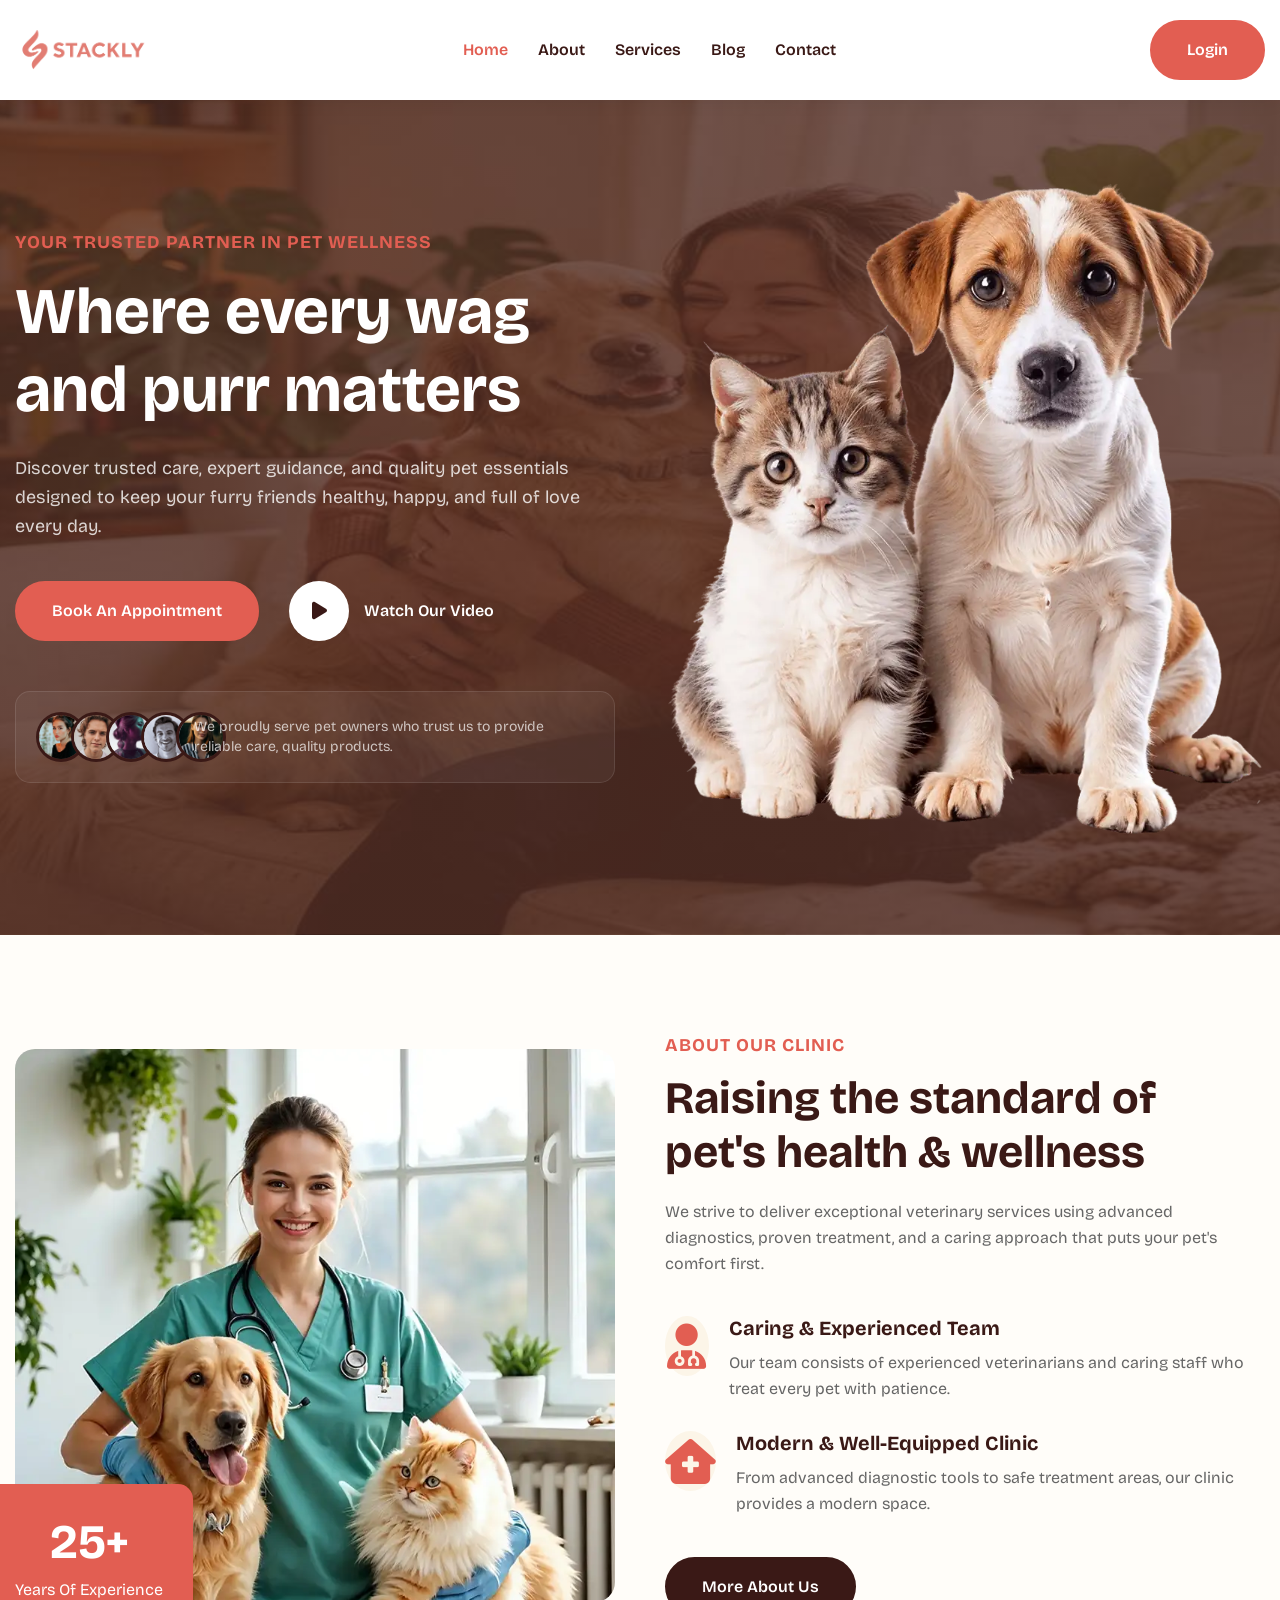
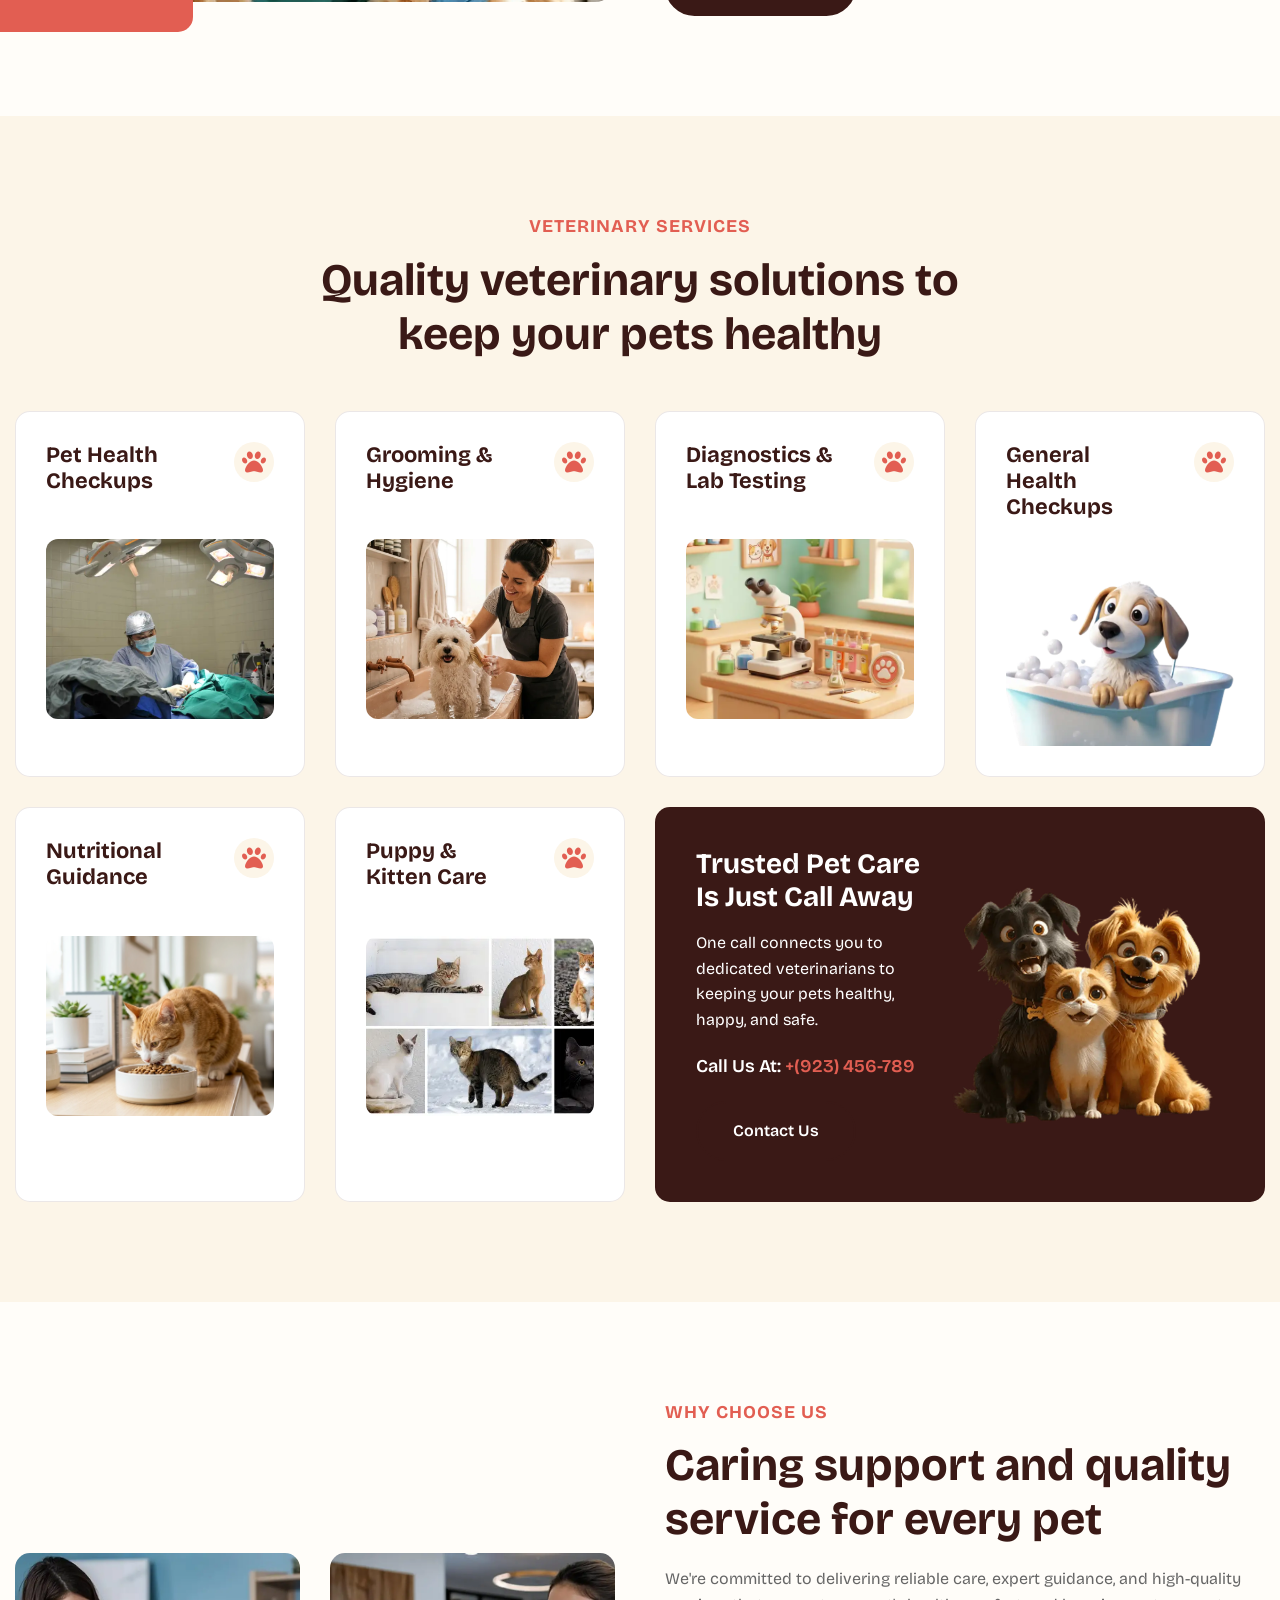
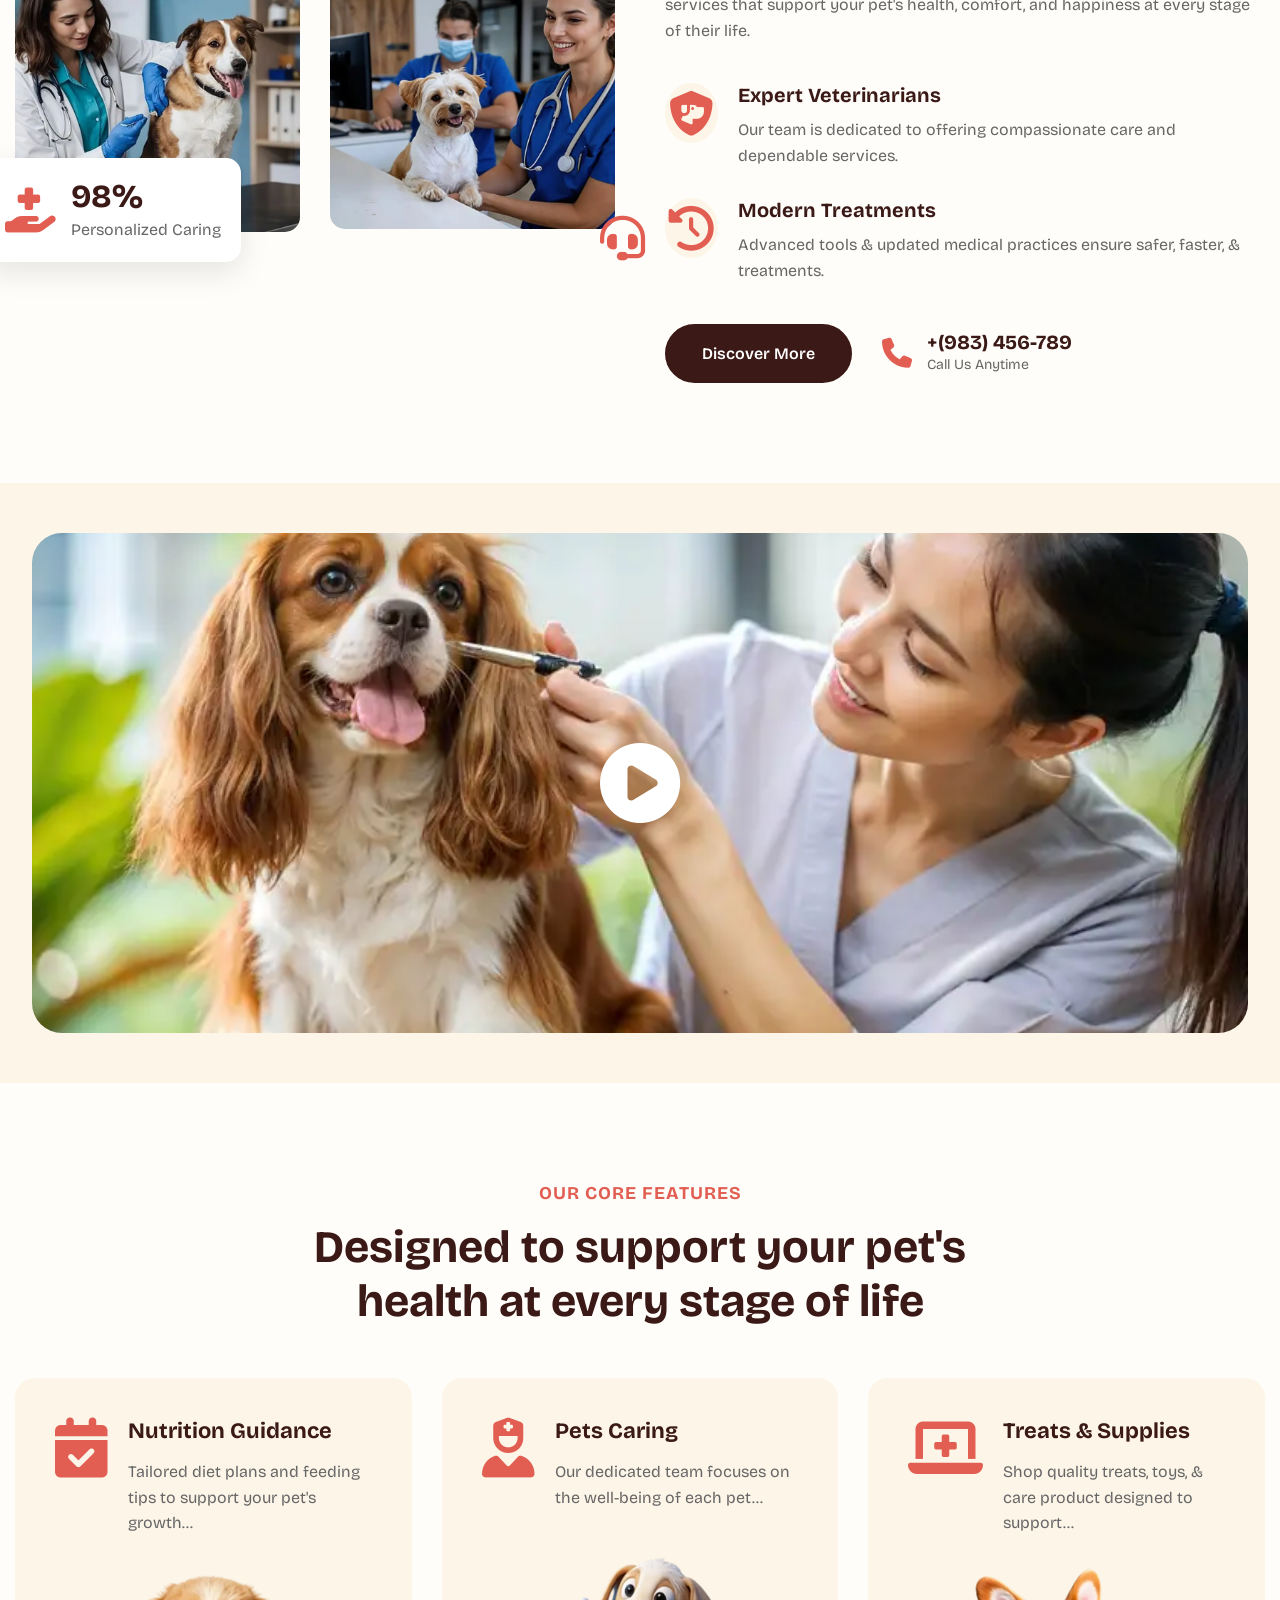
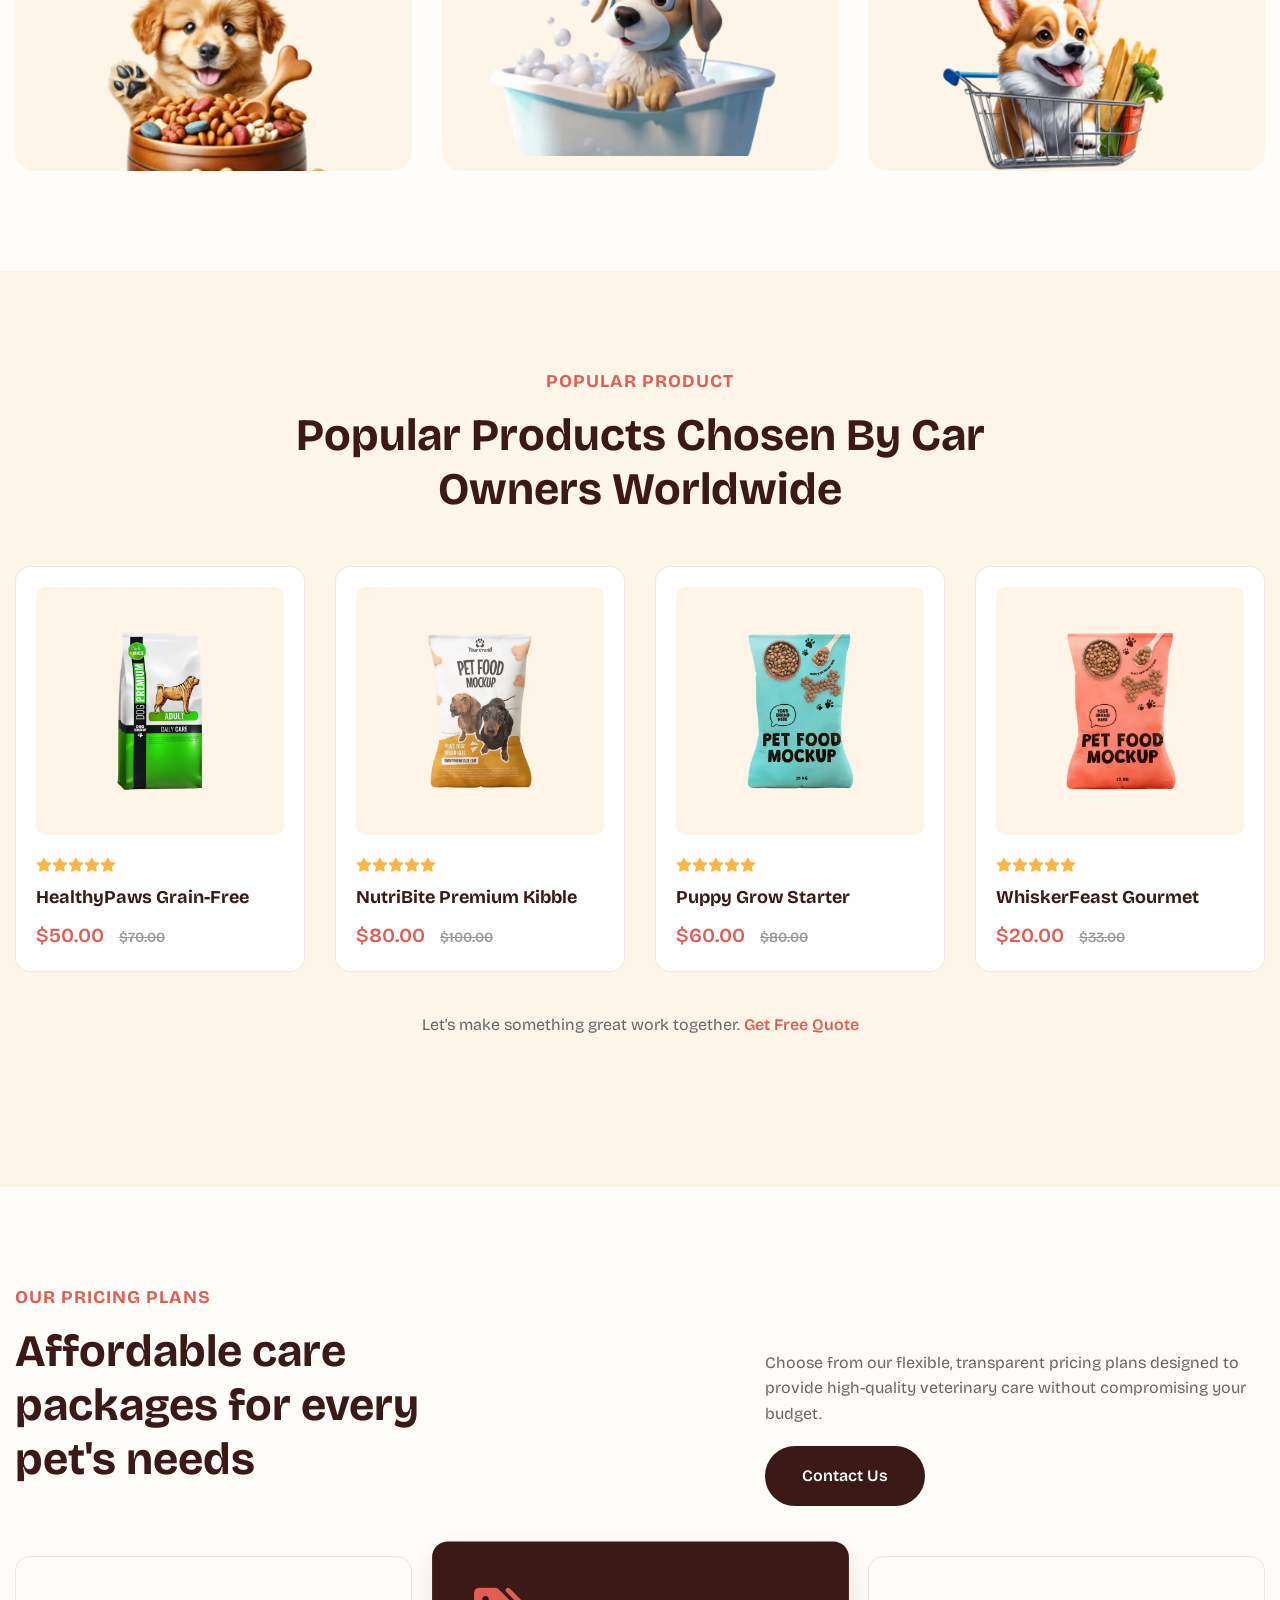
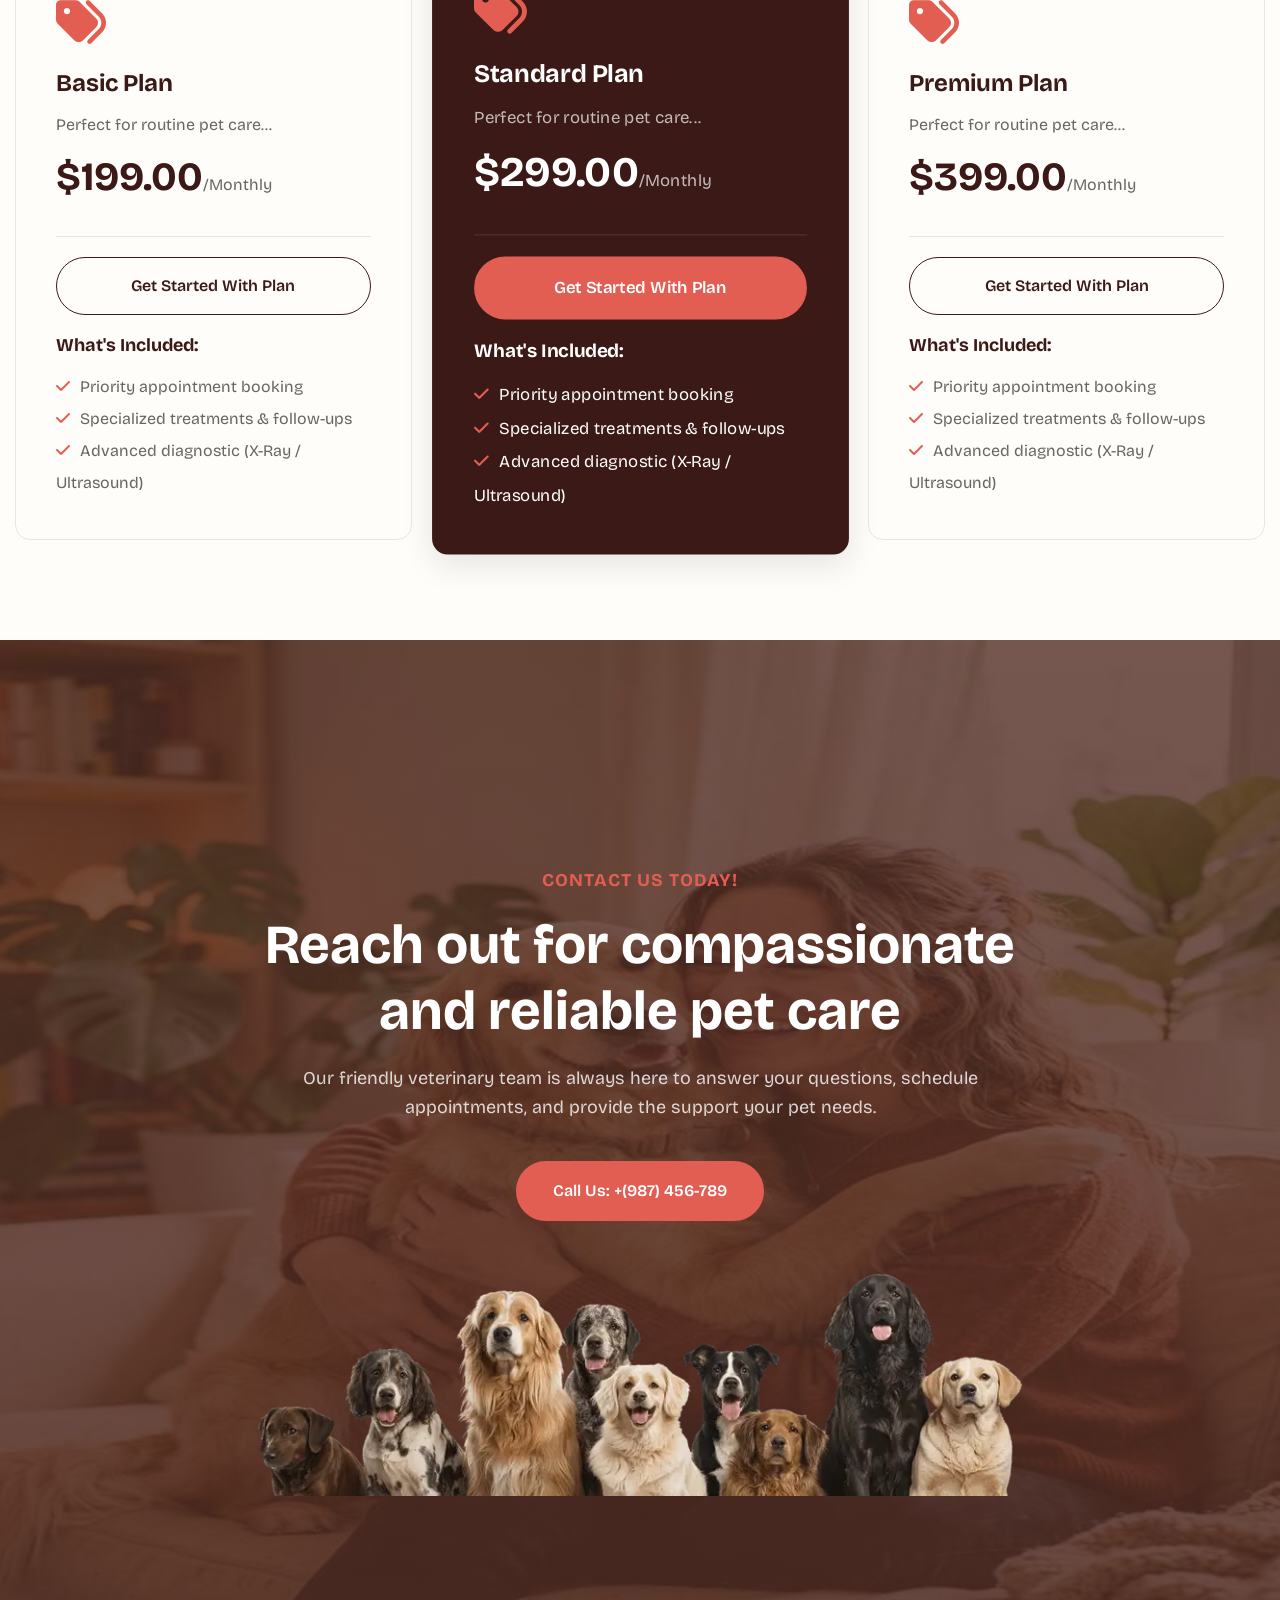
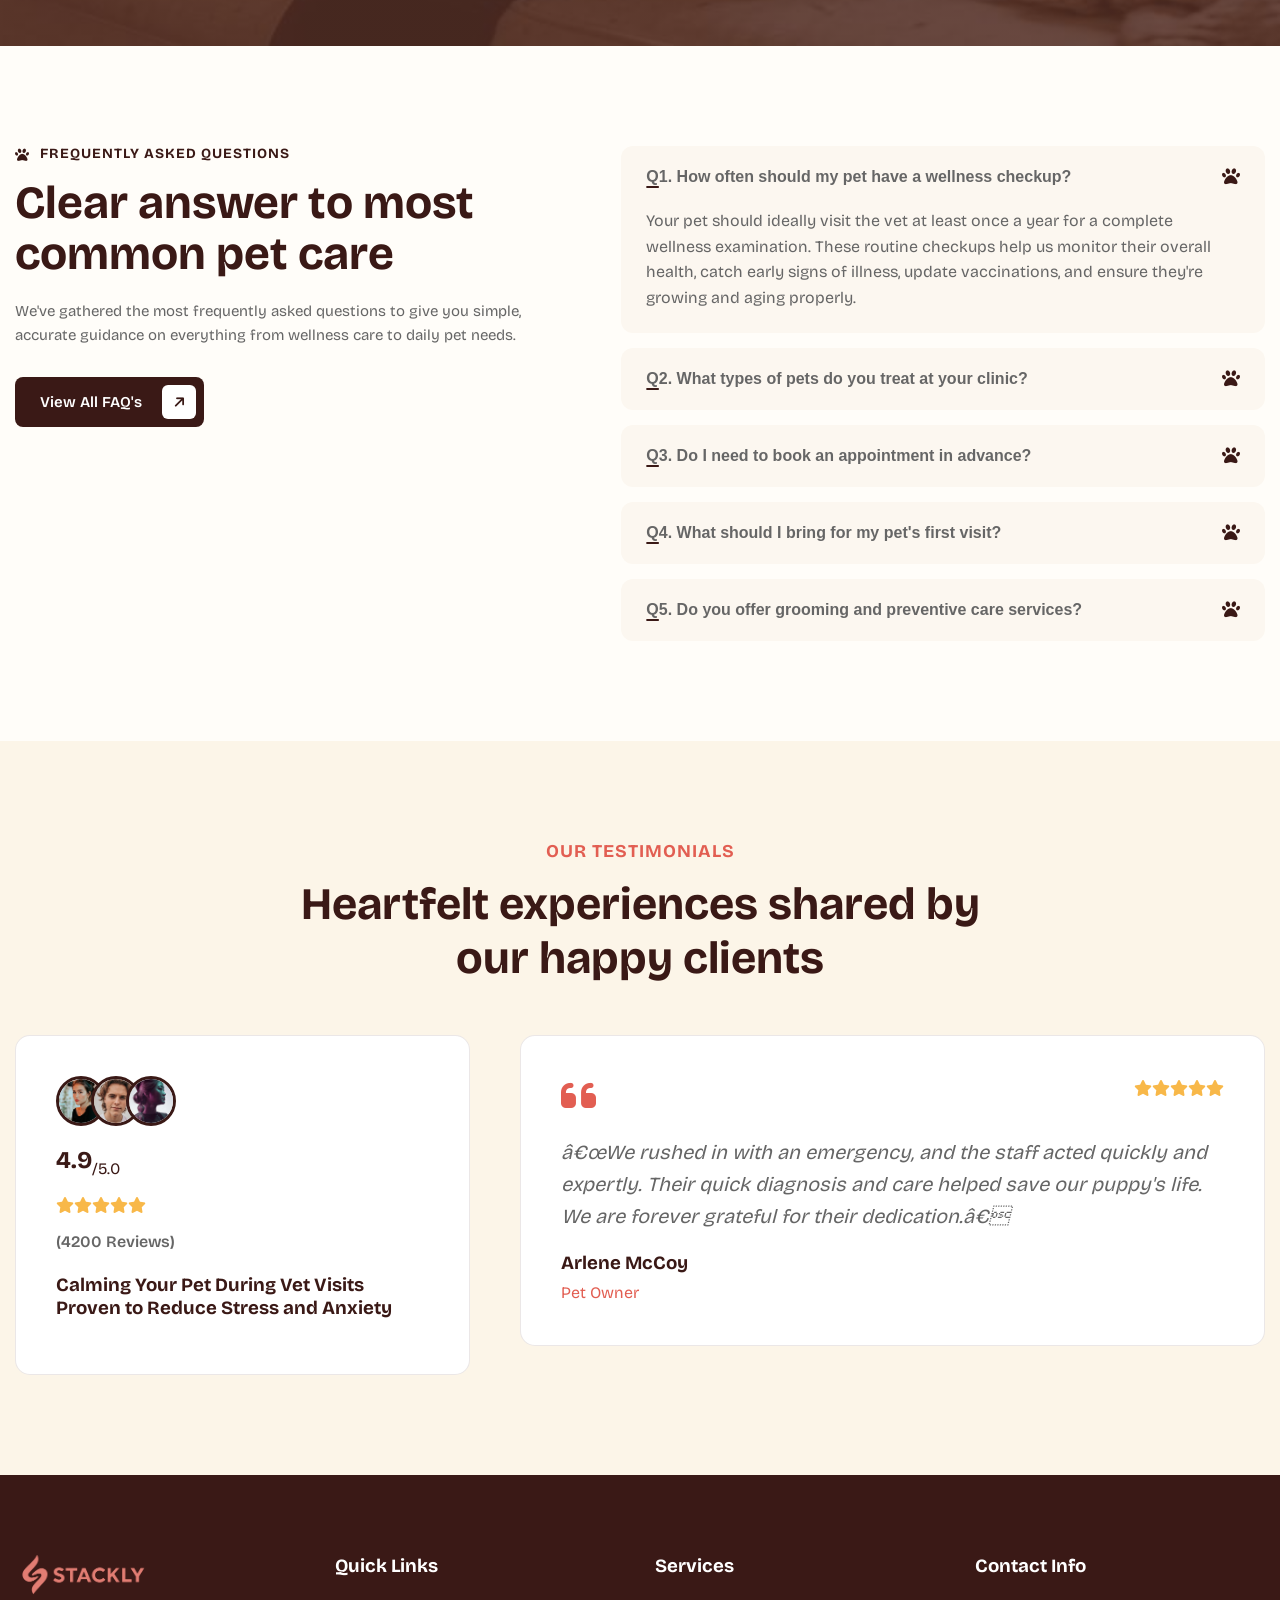
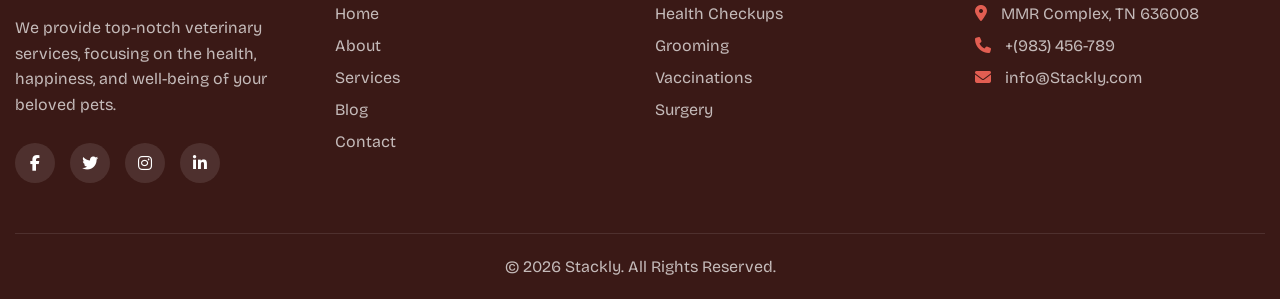
==== index.html @ cc016305 "Add files via upload" ====
﻿<!DOCTYPE html>
<html lang="en">
<head>
    <meta charset="UTF-8">
    <meta name="viewport" content="width=device-width, initial-scale=1.0">
    <title>Stackly - Veterinary & Pet Care Clinic</title>
    <!-- Google Fonts -->
    <link rel="preconnect" href="https://fonts.googleapis.com">
    <link rel="preconnect" href="https://fonts.gstatic.com" crossorigin>
    <link href="https://fonts.googleapis.com/css2?family=Bricolage+Grotesque:opsz,wght@12..96,200..800&display=swap" rel="stylesheet">
    <!-- Font Awesome -->
    <link rel="stylesheet" href="https://cdnjs.cloudflare.com/ajax/libs/font-awesome/6.4.0/css/all.min.css">
    <!-- Custom CSS -->
    <link rel="stylesheet" href="css/style.css">
    <link href="https://unpkg.com/aos@2.3.1/dist/aos.css" rel="stylesheet">
</head>
<body>
    <!-- Header Start -->
    <header class="main-header">
        <div class="container header-container">
            <!-- Logo -->
            <a href="404.html" class="logo">
                <img src="images/logo_0050.webp" alt="Stackly Logo">
            </a>

            <!-- Navigation -->
            <nav class="main-nav">
                <ul class="nav-menu">
                    <li><a href="index.html" class="active">Home</a></li>
                    <li><a href="about.html">About</a></li>
                    <li><a href="services.html">Services</a></li>
                    <li><a href="blog.html">Blog</a></li>
                    
                    <li><a href="contact.html">Contact</a></li>
                </ul>
            </nav>

            <!-- Header Action -->
            <div class="header-action">
                <a href="login.html" class="btn btn-highlighted">Login</a>
                <button class="mobile-toggle"><i class="fa-solid fa-bars"></i></button>
            </div>
        </div>
    </header>
    <!-- Header End -->

    <!-- Hero Section Start -->
    <section class="hero dark-section parallaxie" data-aos="fade-up">
        <div class="container hero-container">
            <div class="hero-content">
                <div class="section-title">
                    <h3 class="subtitle">Your Trusted Partner in Pet Wellness</h3>
                    <h1>Where every wag and purr matters</h1>
                    <p>Discover trusted care, expert guidance, and quality pet essentials designed to keep your furry friends healthy, happy, and full of love every day.</p>
                </div>
                
                <div class="hero-actions">
                    <a href="404.html" class="btn btn-highlighted">Book An Appointment</a>
                    <div class="video-play">
                        <a href="404.html" class="play-btn"><i class="fa-solid fa-play"></i></a>
                        <span>Watch Our Video</span>
                    </div>
                </div>

                <div class="hero-client-box">
                    <div class="client-images">
                        <img src="images/author-1.webp" alt="Client 1">
                        <img src="images/author-2.webp" alt="Client 2">
                        <img src="images/author-3.webp" alt="Client 3">
                        <img src="images/author-4.webp" alt="Client 4">
                        <img src="images/author-5.webp" alt="Client 5">
                    </div>
                    <div class="client-content">
                        <p>We proudly serve pet owners who trust us to provide reliable care, quality products.</p>
                    </div>
                </div>
            </div>
            <div class="hero-image">
                <img src="images/hero-image.webp" alt="Hero Pet Image">
            </div>
        </div>
    </section>
    <!-- Hero Section End -->

    <!-- About Us Section Start -->
    <section class="about-us" data-aos="fade-up">
        <div class="container about-container">
            <div class="about-image-box">
                <div class="about-image">
                    <img src="images/about-us-image.webp" alt="About Us">
                </div>
                <div class="experience-box">
                    <h2 data-aos="fade-up">25+</h2>
                    <p>Years Of Experience</p>
                </div>

            </div>
            <div class="about-content">
                <div class="section-title">
                    <h3 class="subtitle-dark">About Our Clinic</h3>
                    <h2 class="title-dark" data-aos="fade-up">Raising the standard of pet's health & wellness</h2>
                    <p>We strive to deliver exceptional veterinary services using advanced diagnostics, proven treatment, and a caring approach that puts your pet's comfort first.</p>
                </div>
                
                <div class="about-body">
                    <div class="about-item">
                        <div class="icon">
                            <i class="fa-solid fa-user-doctor" style="font-size: 45px; color: var(--accent-color);"></i>
                        </div>
                        <div class="text">
                            <h3>Caring & Experienced Team</h3>
                            <p>Our team consists of experienced veterinarians and caring staff who treat every pet with patience.</p>
                        </div>
                    </div>
                    <div class="about-item">
                        <div class="icon">
                            <i class="fa-solid fa-house-medical" style="font-size: 45px; color: var(--accent-color);"></i>
                        </div>
                        <div class="text">
                            <h3>Modern & Well-Equipped Clinic</h3>
                            <p>From advanced diagnostic tools to safe treatment areas, our clinic provides a modern space.</p>
                        </div>
                    </div>
                </div>

                <div class="about-footer">
                    <a href="404.html" class="btn btn-dark">More About Us</a>
                </div>
            </div>
        </div>
    </section>
    <!-- About Us Section End -->

    <!-- Services Section Start -->
    <section class="services bg-section" data-aos="fade-up">
        <div class="container">
            <div class="section-title text-center">
                <h3 class="subtitle-dark">Veterinary Services</h3>
                <h2 class="title-dark" data-aos="fade-up">Quality veterinary solutions to keep your pets healthy</h2>
            </div>
            
            <div class="services-grid">
                <!-- Service 1 -->
                <div class="service-card" data-aos="fade-up">
                    <div class="service-header">
                        <h3>Pet Health Checkups</h3>
                        <a href="404.html" class="service-link"><i class="fa-solid fa-paw" style="font-size: 24px; color: var(--accent-color);"></i></a>
                    </div>
                    <div class="service-image" style="margin-top: 20px; border-radius: 12px; overflow: hidden; height: 180px;"><img src="images/pet_surgery.webp" alt="Pet Health Checkups" style="width: 100%; height: 100%; object-fit: cover;"></div>
                </div>
                <!-- Service 2 -->
                <div class="service-card" data-aos="fade-up">
                    <div class="service-header">
                        <h3>Grooming & Hygiene</h3>
                        <a href="404.html" class="service-link"><i class="fa-solid fa-paw" style="font-size: 24px; color: var(--accent-color);"></i></a>
                    </div>
                    <div class="service-image" style="margin-top: 20px; border-radius: 12px; overflow: hidden; height: 180px;"><img src="images/grooming.webp" alt="Grooming & Hygiene" style="width: 100%; height: 100%; object-fit: cover;"></div>
                </div>
                <!-- Service 3 -->
                <div class="service-card" data-aos="fade-up">
                    <div class="service-header">
                        <h3>Diagnostics & Lab Testing</h3>
                        <a href="404.html" class="service-link"><i class="fa-solid fa-paw" style="font-size: 24px; color: var(--accent-color);"></i></a>
                    </div>
                    <div class="service-image" style="margin-top: 20px; border-radius: 12px; overflow: hidden; height: 180px;"><img src="images/diagnostics_lab.webp" alt="Diagnostics & Lab Testing" style="width: 100%; height: 100%; object-fit: cover;"></div>
                </div>
                <!-- Service 4 -->
                <div class="service-card" data-aos="fade-up">
                    <div class="service-header">
                        <h3>General Health Checkups</h3>
                        <a href="404.html" class="service-link"><i class="fa-solid fa-paw" style="font-size: 24px; color: var(--accent-color);"></i></a>
                    </div>
                    <div class="service-image" style="margin-top: 20px; border-radius: 12px; overflow: hidden; height: 180px;"><img src="images/feature-item-image-2.webp" alt="General Health Checkups" style="width: 100%; height: 100%; object-fit: cover;"></div>
                </div>
                <!-- Service 5 -->
                <div class="service-card" data-aos="fade-up">
                    <div class="service-header">
                        <h3>Nutritional Guidance</h3>
                        <a href="404.html" class="service-link"><i class="fa-solid fa-paw" style="font-size: 24px; color: var(--accent-color);"></i></a>
                    </div>
                    <div class="service-image" style="margin-top: 20px; border-radius: 12px; overflow: hidden; height: 180px;"><img src="images/cat_nutrition.webp" alt="Nutritional Guidance" style="width: 100%; height: 100%; object-fit: cover;"></div>
                </div>
                <!-- Service 6 -->
                <div class="service-card" data-aos="fade-up">
                    <div class="service-header">
                        <h3>Puppy & Kitten Care</h3>
                        <a href="404.html" class="service-link"><i class="fa-solid fa-paw" style="font-size: 24px; color: var(--accent-color);"></i></a>
                    </div>
                    <div class="service-image" style="margin-top: 20px; border-radius: 12px; overflow: hidden; height: 180px;"><img src="images/puppy_kitten_care.webp" alt="Puppy & Kitten Care" style="width: 100%; height: 100%; object-fit: cover;"></div>
                </div>
                
                <!-- Service CTA -->
                <div class="service-card cta-card" data-aos="fade-up">
                    <div class="cta-content">
                        <h3>Trusted Pet Care Is Just Call Away</h3>
                        <p>One call connects you to dedicated veterinarians to keeping your pets healthy, happy, and safe.</p>
                        <p class="phone">Call Us At: <a href="tel:123456789">+(923) 456-789</a></p>
                        <a href="404.html" class="btn btn-dark">Contact Us</a>
                    </div>
                    <div class="cta-image">
                        <img src="images/service-cta-image.webp" alt="CTA Image">
                    </div>
                </div>
            </div>
        </div>
    </section>
    <!-- Services Section End -->

    <!-- Why Choose Us Section Start -->
    <section class="why-choose-us" data-aos="fade-up">
        <div class="container about-container">
            <div class="why-choose-image-box">
                <div class="image-1">
                    <img src="images/why-choose-us-image-1.webp" alt="Why Choose Us 1">
                    <div class="personalized-caring">
                        <i class="fa-solid fa-hand-holding-medical" style="font-size: 45px; color: var(--accent-color);"></i>
                        <div>
                            <h2 data-aos="fade-up">98%</h2>
                            <p>Personalized Caring</p>
                        </div>
                    </div>
                </div>
                <div class="image-2">
                    <img src="images/why-choose-us-image-2.webp" alt="Why Choose Us 2">
                    <a href="404.html" class="contact-circle">
                        <i class="fa-solid fa-headset" style="font-size: 45px; color: var(--accent-color);"></i>
                    </a>
                </div>
            </div>
            <div class="about-content">
                <div class="section-title">
                    <h3 class="subtitle-dark">Why Choose Us</h3>
                    <h2 class="title-dark" data-aos="fade-up">Caring support and quality service for every pet</h2>
                    <p>We're committed to delivering reliable care, expert guidance, and high-quality services that support your pet's health, comfort, and happiness at every stage of their life.</p>
                </div>
                
                <div class="about-body">
                    <div class="about-item">
                        <div class="icon">
                            <i class="fa-solid fa-shield-dog" style="font-size: 45px; color: var(--accent-color);"></i>
                        </div>
                        <div class="text">
                            <h3>Expert Veterinarians</h3>
                            <p>Our team is dedicated to offering compassionate care and dependable services.</p>
                        </div>
                    </div>
                    <div class="about-item">
                        <div class="icon">
                            <i class="fa-solid fa-clock-rotate-left" style="font-size: 45px; color: var(--accent-color);"></i>
                        </div>
                        <div class="text">
                            <h3>Modern Treatments</h3>
                            <p>Advanced tools & updated medical practices ensure safer, faster, & treatments.</p>
                        </div>
                    </div>
                </div>

                <div class="why-choose-footer">
                    <a href="404.html" class="btn btn-dark">Discover More</a>
                    <div class="contact-info">
                        <i class="fa-solid fa-phone" style="font-size: 30px; color: var(--accent-color);"></i>
                        <div>
                            <h3>+(983) 456-789</h3>
                            <p>Call Us Anytime</p>
                        </div>
                    </div>
                </div>
            </div>
        </div>
    </section>
    <!-- Why Choose Us Section End -->

    <!-- Intro Video Section Start -->
    <section class="intro-video bg-section" data-aos="fade-up">
        <div class="container-fluid video-container">
            <div class="video-box">
                <img src="images/intro-video-image.webp" alt="Video Background" class="video-bg">
                <a href="404.html" class="video-play-circle">
                    <i class="fa-solid fa-circle-play" style="font-size: 80px; color: #fff;"></i>
                </a>
            </div>
        </div>
    </section>
    <!-- Intro Video Section End -->

    <!-- Features Section Start -->
    <section class="features" data-aos="fade-up">
        <div class="container">
            <div class="section-title text-center">
                <h3 class="subtitle-dark">Our Core Features</h3>
                <h2 class="title-dark" data-aos="fade-up">Designed to support your pet's health at every stage of life</h2>
            </div>
            
            <div class="features-grid">
                <div class="feature-item" data-aos="fade-up">
                    <div class="feature-header">
                        <div class="icon"><i class="fa-solid fa-calendar-check" style="font-size: 60px; color: var(--accent-color);"></i></div>
                        <div class="content">
                            <h3>Nutrition Guidance</h3>
                            <p>Tailored diet plans and feeding tips to support your pet's growth...</p>
                        </div>
                    </div>
                    <div class="feature-image">
                        <img src="images/feature-item-image-1.webp" alt="Feature">
                    </div>
                </div>
                <div class="feature-item" data-aos="fade-up">
                    <div class="feature-header">
                        <div class="icon"><i class="fa-solid fa-user-nurse" style="font-size: 60px; color: var(--accent-color);"></i></div>
                        <div class="content">
                            <h3>Pets Caring</h3>
                            <p>Our dedicated team focuses on the well-being of each pet...</p>
                        </div>
                    </div>
                    <div class="feature-image">
                        <img src="images/feature-item-image-2.webp" alt="Feature">
                    </div>
                </div>
                <div class="feature-item" data-aos="fade-up">
                    <div class="feature-header">
                        <div class="icon"><i class="fa-solid fa-laptop-medical" style="font-size: 60px; color: var(--accent-color);"></i></div>
                        <div class="content">
                            <h3>Treats & Supplies</h3>
                            <p>Shop quality treats, toys, & care product designed to support...</p>
                        </div>
                    </div>
                    <div class="feature-image">
                        <img src="images/feature-item-image-3.webp" alt="Feature">
                    </div>
                </div>
            </div>
        </div>
    </section>
    <!-- Features Section End -->

    <!-- Popular Product Section Start -->
    <section class="our-product bg-section" data-aos="fade-up">
        <div class="container">
            <div class="section-title text-center">
                <h3 class="subtitle-dark">Popular Product</h3>
                <h2 class="title-dark" data-aos="fade-up">Popular Products Chosen By Car Owners Worldwide</h2>
            </div>
            
            <div class="product-grid">
                <!-- Product 1 -->
                <div class="product-item">
                    <div class="product-img">
                        <img src="images/product-image-1.webp" alt="Product">
                    </div>
                    <div class="product-content">
                        <div class="stars">
                            <i class="fa-solid fa-star"></i><i class="fa-solid fa-star"></i><i class="fa-solid fa-star"></i><i class="fa-solid fa-star"></i><i class="fa-solid fa-star"></i>
                        </div>
                        <h3>HealthyPaws Grain-Free</h3>
                        <p>$50.00 <span>$70.00</span></p>
                    </div>
                </div>
                <!-- Product 2 -->
                <div class="product-item">
                    <div class="product-img">
                        <img src="images/product-image-2.webp" alt="Product">
                    </div>
                    <div class="product-content">
                        <div class="stars">
                            <i class="fa-solid fa-star"></i><i class="fa-solid fa-star"></i><i class="fa-solid fa-star"></i><i class="fa-solid fa-star"></i><i class="fa-solid fa-star"></i>
                        </div>
                        <h3>NutriBite Premium Kibble</h3>
                        <p>$80.00 <span>$100.00</span></p>
                    </div>
                </div>
                <!-- Product 3 -->
                <div class="product-item">
                    <div class="product-img">
                        <img src="images/product-image-3.webp" alt="Product">
                    </div>
                    <div class="product-content">
                        <div class="stars">
                            <i class="fa-solid fa-star"></i><i class="fa-solid fa-star"></i><i class="fa-solid fa-star"></i><i class="fa-solid fa-star"></i><i class="fa-solid fa-star"></i>
                        </div>
                        <h3>Puppy Grow Starter</h3>
                        <p>$60.00 <span>$80.00</span></p>
                    </div>
                </div>
                <!-- Product 4 -->
                <div class="product-item">
                    <div class="product-img">
                        <img src="images/product-image-4.webp" alt="Product">
                    </div>
                    <div class="product-content">
                        <div class="stars">
                            <i class="fa-solid fa-star"></i><i class="fa-solid fa-star"></i><i class="fa-solid fa-star"></i><i class="fa-solid fa-star"></i><i class="fa-solid fa-star"></i>
                        </div>
                        <h3>WhiskerFeast Gourmet</h3>
                        <p>$20.00 <span>$33.00</span></p>
                    </div>
                </div>
            </div>
            
            <div class="product-footer text-center" style="margin-top: 40px;">
                <p>Let's make something great work together. <a href="404.html" style="color: var(--accent-color); font-weight: 600;">Get Free Quote</a></p>
            </div>
        </div>
    </section>
    <!-- Popular Product Section End -->

    <!-- Pricing Section Start -->
    <section class="our-pricing" data-aos="fade-up" style="padding: 100px 0;">
        <div class="container">
            <div class="pricing-header-row" style="display: flex; justify-content: space-between; align-items: flex-end; margin-bottom: 50px;">
                <div class="section-title" style="flex: 1; max-width: 500px;">
                    <h3 class="subtitle-dark">Our Pricing Plans</h3>
                    <h2 class="title-dark" data-aos="fade-up">Affordable care packages for every pet's needs</h2>
                </div>
                <div class="pricing-header-content" style="flex: 1; max-width: 500px;">
                    <p style="margin-bottom: 20px;">Choose from our flexible, transparent pricing plans designed to provide high-quality veterinary care without compromising your budget.</p>
                    <a href="404.html" class="btn btn-dark">Contact Us</a>
                </div>
            </div>
            
            <div class="pricing-grid" style="display: grid; grid-template-columns: repeat(3, 1fr); gap: 30px;">
                <!-- Plan 1 -->
                <div class="pricing-card" style="border: 1px solid var(--divider-color); border-radius: 15px; padding: 40px;">
                    <div class="pricing-card-header" style="border-bottom: 1px solid var(--divider-color); padding-bottom: 20px; margin-bottom: 20px;">
                        <div class="icon" style="margin-bottom: 20px;"><i class="fa-solid fa-tags" style="font-size: 50px; color: var(--accent-color);"></i></div>
                        <h3 style="font-size: 24px;">Basic Plan</h3>
                        <p>Perfect for routine pet care...</p>
                        <h2 style="font-size: 40px; margin-top: 15px;" data-aos="fade-up">$199.00<span style="font-size: 16px; color: var(--text-color); font-weight: 400;">/Monthly</span></h2>
                    </div>
                    <div class="pricing-card-body">
                        <a href="404.html" class="btn btn-outline" style="width: 100%; border: 1px solid var(--primary-color); display: block; margin-bottom: 20px; color: var(--primary-color);">Get Started With Plan</a>
                        <h4 style="font-size: 18px; margin-bottom: 15px;">What's Included:</h4>
                        <ul style="line-height: 2;">
                            <li><i class="fa-solid fa-check" style="color: var(--accent-color); margin-right: 10px;"></i>Priority appointment booking</li>
                            <li><i class="fa-solid fa-check" style="color: var(--accent-color); margin-right: 10px;"></i>Specialized treatments & follow-ups</li>
                            <li><i class="fa-solid fa-check" style="color: var(--accent-color); margin-right: 10px;"></i>Advanced diagnostic (X-Ray / Ultrasound)</li>
                        </ul>
                    </div>
                </div>
                <!-- Plan 2 -->
                <div class="pricing-card highlighted" style="background-color: var(--primary-color); color: var(--white-color); border-radius: 15px; padding: 40px; transform: scale(1.05); box-shadow: 0 10px 30px rgba(0,0,0,0.1);">
                    <div class="pricing-card-header" style="border-bottom: 1px solid var(--dark-divider-color); padding-bottom: 20px; margin-bottom: 20px;">
                        <div class="icon" style="margin-bottom: 20px;"><i class="fa-solid fa-tags" style="font-size: 50px; color: var(--accent-color);"></i></div>
                        <h3 style="font-size: 24px; color: var(--white-color);">Standard Plan</h3>
                        <p style="color: rgba(255,255,255,0.7);">Perfect for routine pet care...</p>
                        <h2 style="font-size: 40px; margin-top: 15px; color: var(--white-color);" data-aos="fade-up">$299.00<span style="font-size: 16px; font-weight: 400; color: rgba(255,255,255,0.7);">/Monthly</span></h2>
                    </div>
                    <div class="pricing-card-body">
                        <a href="404.html" class="btn btn-highlighted" style="width: 100%; display: block; margin-bottom: 20px;">Get Started With Plan</a>
                        <h4 style="font-size: 18px; margin-bottom: 15px; color: var(--white-color);">What's Included:</h4>
                        <ul style="line-height: 2;">
                            <li><i class="fa-solid fa-check" style="color: var(--accent-color); margin-right: 10px;"></i>Priority appointment booking</li>
                            <li><i class="fa-solid fa-check" style="color: var(--accent-color); margin-right: 10px;"></i>Specialized treatments & follow-ups</li>
                            <li><i class="fa-solid fa-check" style="color: var(--accent-color); margin-right: 10px;"></i>Advanced diagnostic (X-Ray / Ultrasound)</li>
                        </ul>
                    </div>
                </div>
                <!-- Plan 3 -->
                <div class="pricing-card" style="border: 1px solid var(--divider-color); border-radius: 15px; padding: 40px;">
                    <div class="pricing-card-header" style="border-bottom: 1px solid var(--divider-color); padding-bottom: 20px; margin-bottom: 20px;">
                        <div class="icon" style="margin-bottom: 20px;"><i class="fa-solid fa-tags" style="font-size: 50px; color: var(--accent-color);"></i></div>
                        <h3 style="font-size: 24px;">Premium Plan</h3>
                        <p>Perfect for routine pet care...</p>
                        <h2 style="font-size: 40px; margin-top: 15px;" data-aos="fade-up">$399.00<span style="font-size: 16px; color: var(--text-color); font-weight: 400;">/Monthly</span></h2>
                    </div>
                    <div class="pricing-card-body">
                        <a href="404.html" class="btn btn-outline" style="width: 100%; border: 1px solid var(--primary-color); display: block; margin-bottom: 20px; color: var(--primary-color);">Get Started With Plan</a>
                        <h4 style="font-size: 18px; margin-bottom: 15px;">What's Included:</h4>
                        <ul style="line-height: 2;">
                            <li><i class="fa-solid fa-check" style="color: var(--accent-color); margin-right: 10px;"></i>Priority appointment booking</li>
                            <li><i class="fa-solid fa-check" style="color: var(--accent-color); margin-right: 10px;"></i>Specialized treatments & follow-ups</li>
                            <li><i class="fa-solid fa-check" style="color: var(--accent-color); margin-right: 10px;"></i>Advanced diagnostic (X-Ray / Ultrasound)</li>
                        </ul>
                    </div>
                </div>
            </div>
        </div>
    </section>
    <!-- Pricing Section End -->

    <!-- CTA Section Start -->
    <section class="cta-box hero" data-aos="fade-up">
        <div class="container text-center" style="max-width: 800px; padding-top: 50px;">
            <h3 class="subtitle" style="color: var(--accent-color); text-transform: uppercase; letter-spacing: 1px; margin-bottom: 20px; font-size: 18px;">Contact Us Today!</h3>
            <h1 style="color: var(--white-color); font-size: 55px; margin-bottom: 20px;">Reach out for compassionate and reliable pet care</h1>
            <p style="color: rgba(255,255,255,0.8); font-size: 18px; margin: 0 auto 40px;">Our friendly veterinary team is always here to answer your questions, schedule appointments, and provide the support your pet needs.</p>
            <a href="tel:123456789" class="btn btn-highlighted">Call Us: +(987) 456-789</a>
            <div class="cta-image" style="margin-top: 50px;">
                <img src="images/cta-box-image.webp" alt="CTA Image" style="margin: 0 auto;">
            </div>
        </div>
    </section>
    <!-- CTA Section End -->

        <!-- FAQs Section Start -->
    <section class="our-faqs" data-aos="fade-up" style="padding: 100px 0;">
        <div class="container faq-container" style="display: flex; gap: 50px;">
            <div class="faqs-content" style="flex: 1; padding-right: 20px;">
                <div class="section-title">
                    <h3 class="subtitle-dark" style="color: var(--primary-color); text-transform: uppercase; display: flex; align-items: center; gap: 10px; font-weight: 700; font-size: 14px; letter-spacing: 1px;">
                        <i class="fa-solid fa-paw"></i> FREQUENTLY ASKED QUESTIONS
                    </h3>
                    <h2 class="title-dark" style="font-size: 46px; margin-bottom: 20px; line-height: 1.1;" data-aos="fade-up">Clear answer to most common pet care</h2>
                    <p style="color: var(--text-color); margin-bottom: 30px; font-size: 15px; line-height: 1.6;">We've gathered the most frequently asked questions to give you simple, accurate guidance on everything from wellness care to daily pet needs.</p>
                </div>
                <a href="404.html" class="btn" style="background-color: var(--primary-color); color: white; display: inline-flex; align-items: center; padding: 8px 8px 8px 25px; border-radius: 8px; font-weight: 600; gap: 20px; border: none; font-size: 15px; text-decoration: none;">
                    View All FAQ's 
                    <span style="background: white; color: var(--primary-color); width: 34px; height: 34px; display: flex; align-items: center; justify-content: center; border-radius: 6px;">
                        <i class="fa-solid fa-arrow-up" style="transform: rotate(45deg); font-size: 14px;"></i>
                    </span>
                </a>
            </div>
            <div class="faqs-accordion" style="flex: 1.2; display: flex; flex-direction: column; gap: 15px;">
                <!-- FAQ 1 -->
                <div class="accordion-item" style="border-radius: 12px; overflow: hidden; background: #FCF7F0;">
                    <button class="accordion-header" style="width: 100%; text-align: left; padding: 22px 25px; background: transparent; border: none; font-size: 16px; font-weight: 700; cursor: pointer; color: var(--title-color); display: flex; justify-content: space-between; align-items: center;">
                        <span><span style="text-decoration: underline; text-decoration-color: var(--primary-color); text-underline-offset: 4px; text-decoration-thickness: 2px;">Q</span>1. How often should my pet have a wellness checkup?</span>
                        <i class="fa-solid fa-paw" style="color: var(--primary-color); font-size: 18px;"></i>
                    </button>
                    <div class="accordion-body" style="padding: 0 25px 22px; background: transparent; display: block; color: var(--text-color);">
                        <p style="margin: 0;">Your pet should ideally visit the vet at least once a year for a complete wellness examination. These routine checkups help us monitor their overall health, catch early signs of illness, update vaccinations, and ensure they're growing and aging properly.</p>
                    </div>
                </div>
                <!-- FAQ 2 -->
                <div class="accordion-item" style="border-radius: 12px; overflow: hidden; background: #FCF7F0;">
                    <button class="accordion-header" style="width: 100%; text-align: left; padding: 22px 25px; background: transparent; border: none; font-size: 16px; font-weight: 700; cursor: pointer; color: var(--title-color); display: flex; justify-content: space-between; align-items: center;">
                        <span><span style="text-decoration: underline; text-decoration-color: var(--primary-color); text-underline-offset: 4px; text-decoration-thickness: 2px;">Q</span>2. What types of pets do you treat at your clinic?</span>
                        <i class="fa-solid fa-paw" style="color: var(--primary-color); font-size: 18px;"></i>
                    </button>
                    <div class="accordion-body" style="padding: 0 25px 22px; background: transparent; display: none; color: var(--text-color);">
                        <p style="margin: 0;">We treat a wide variety of pets including dogs, cats, rabbits, and small mammals. We provide specialized care for each species.</p>
                    </div>
                </div>
                <!-- FAQ 3 -->
                <div class="accordion-item" style="border-radius: 12px; overflow: hidden; background: #FCF7F0;">
                    <button class="accordion-header" style="width: 100%; text-align: left; padding: 22px 25px; background: transparent; border: none; font-size: 16px; font-weight: 700; cursor: pointer; color: var(--title-color); display: flex; justify-content: space-between; align-items: center;">
                        <span><span style="text-decoration: underline; text-decoration-color: var(--primary-color); text-underline-offset: 4px; text-decoration-thickness: 2px;">Q</span>3. Do I need to book an appointment in advance?</span>
                        <i class="fa-solid fa-paw" style="color: var(--primary-color); font-size: 18px;"></i>
                    </button>
                    <div class="accordion-body" style="padding: 0 25px 22px; background: transparent; display: none; color: var(--text-color);">
                        <p style="margin: 0;">Yes, we recommend booking an appointment in advance to ensure your pet gets the attention they need without long waiting times.</p>
                    </div>
                </div>
                <!-- FAQ 4 -->
                <div class="accordion-item" style="border-radius: 12px; overflow: hidden; background: #FCF7F0;">
                    <button class="accordion-header" style="width: 100%; text-align: left; padding: 22px 25px; background: transparent; border: none; font-size: 16px; font-weight: 700; cursor: pointer; color: var(--title-color); display: flex; justify-content: space-between; align-items: center;">
                        <span><span style="text-decoration: underline; text-decoration-color: var(--primary-color); text-underline-offset: 4px; text-decoration-thickness: 2px;">Q</span>4. What should I bring for my pet's first visit?</span>
                        <i class="fa-solid fa-paw" style="color: var(--primary-color); font-size: 18px;"></i>
                    </button>
                    <div class="accordion-body" style="padding: 0 25px 22px; background: transparent; display: none; color: var(--text-color);">
                        <p style="margin: 0;">Please bring any previous medical records, current medication, and ensuring your pet is securely leashed or in a carrier.</p>
                    </div>
                </div>
                <!-- FAQ 5 -->
                <div class="accordion-item" style="border-radius: 12px; overflow: hidden; background: #FCF7F0;">
                    <button class="accordion-header" style="width: 100%; text-align: left; padding: 22px 25px; background: transparent; border: none; font-size: 16px; font-weight: 700; cursor: pointer; color: var(--title-color); display: flex; justify-content: space-between; align-items: center;">
                        <span><span style="text-decoration: underline; text-decoration-color: var(--primary-color); text-underline-offset: 4px; text-decoration-thickness: 2px;">Q</span>5. Do you offer grooming and preventive care services?</span>
                        <i class="fa-solid fa-paw" style="color: var(--primary-color); font-size: 18px;"></i>
                    </button>
                    <div class="accordion-body" style="padding: 0 25px 22px; background: transparent; display: none; color: var(--text-color);">
                        <p style="margin: 0;">Yes! We offer full-service grooming, dental care, and customized preventive care plans for pets of all ages.</p>
                    </div>
                </div>
            </div>
        </div>
    </section>
    <!-- FAQs Section End -->

    <!-- Testimonial Section Start -->
    <section class="our-testimonial bg-section" data-aos="fade-up" style="padding: 100px 0;">
        <div class="container">
            <div class="section-title text-center">
                <h3 class="subtitle-dark">Our Testimonials</h3>
                <h2 class="title-dark" data-aos="fade-up">Heartfelt experiences shared by our happy clients</h2>
            </div>
            
            <div class="testimonial-row" style="display: flex; gap: 50px;">
                <div class="testimonial-rating-box" style="flex: 1; background: var(--white-color); padding: 40px; border-radius: 15px; border: 1px solid var(--divider-color);">
                    <div class="client-images" style="margin-bottom: 20px;">
                        <img src="images/author-1.webp" alt="Client 1">
                        <img src="images/author-2.webp" alt="Client 2">
                        <img src="images/author-3.webp" alt="Client 3">
                    </div>
                    <h2 data-aos="fade-up">4.9<sub style="font-size: 16px; font-weight: 400;">/5.0</sub></h2>
                    <div class="stars" style="color: #F8B849; margin-bottom: 10px;">
                        <i class="fa-solid fa-star"></i><i class="fa-solid fa-star"></i><i class="fa-solid fa-star"></i><i class="fa-solid fa-star"></i><i class="fa-solid fa-star"></i>
                    </div>
                    <p style="font-weight: 600;">(4200 Reviews)</p>
                    <h3 style="margin-top: 20px;">Calming Your Pet During Vet Visits Proven to Reduce Stress and Anxiety</h3>
                </div>
                <div class="testimonial-slider" style="flex: 2;">
                    <div class="testimonial-item" style="background: var(--white-color); padding: 40px; border-radius: 15px; border: 1px solid var(--divider-color);">
                        <div class="header" style="display: flex; justify-content: space-between; margin-bottom: 20px;">
                            <i class="fa-solid fa-quote-left" style="font-size: 40px; color: var(--accent-color);"></i>
                            <div class="stars" style="color: #F8B849;">
                                <i class="fa-solid fa-star"></i><i class="fa-solid fa-star"></i><i class="fa-solid fa-star"></i><i class="fa-solid fa-star"></i><i class="fa-solid fa-star"></i>
                            </div>
                        </div>
                        <p style="font-size: 20px; font-style: italic; margin-bottom: 20px;">â€œWe rushed in with an emergency, and the staff acted quickly and expertly. Their quick diagnosis and care helped save our puppy's life. We are forever grateful for their dedication.â€</p>
                        <div class="author">
                            <h3 style="margin-bottom: 5px;">Arlene McCoy</h3>
                            <p style="color: var(--accent-color);">Pet Owner</p>
                        </div>
                    </div>
                </div>
            </div>
        </div>
    </section>
    <!-- Testimonial Section End -->

<!-- Footer Start -->
    <footer class="main-footer" style="background-color: var(--primary-color); color: var(--white-color); padding: 80px 0 20px;">
        <div class="container">
            <div class="footer-grid" style="display: grid; grid-template-columns: repeat(4, 1fr); gap: 30px; margin-bottom: 50px;">
                <div class="footer-widget">
                    <img src="images/logo_0050.webp" alt="Stackly Logo" style="margin-bottom: 20px; height: 40px;">
                    <p style="color: rgba(255,255,255,0.7);">We provide top-notch veterinary services, focusing on the health, happiness, and well-being of your beloved pets.</p>
                    <div class="social-links" style="display: flex; gap: 15px; margin-top: 25px;">
                        <a href="404.html" style="background: rgba(255,255,255,0.1); color: var(--white-color); width: 40px; height: 40px; border-radius: 50%; display: flex; align-items: center; justify-content: center; font-size: 16px; transition: var(--transition);" onmouseover="this.style.background='var(--accent-color)'" onmouseout="this.style.background='rgba(255,255,255,0.1)'"><i class="fa-brands fa-facebook-f"></i></a>
                        <a href="404.html" style="background: rgba(255,255,255,0.1); color: var(--white-color); width: 40px; height: 40px; border-radius: 50%; display: flex; align-items: center; justify-content: center; font-size: 16px; transition: var(--transition);" onmouseover="this.style.background='var(--accent-color)'" onmouseout="this.style.background='rgba(255,255,255,0.1)'"><i class="fa-brands fa-twitter"></i></a>
                        <a href="404.html" style="background: rgba(255,255,255,0.1); color: var(--white-color); width: 40px; height: 40px; border-radius: 50%; display: flex; align-items: center; justify-content: center; font-size: 16px; transition: var(--transition);" onmouseover="this.style.background='var(--accent-color)'" onmouseout="this.style.background='rgba(255,255,255,0.1)'"><i class="fa-brands fa-instagram"></i></a>
                        <a href="404.html" style="background: rgba(255,255,255,0.1); color: var(--white-color); width: 40px; height: 40px; border-radius: 50%; display: flex; align-items: center; justify-content: center; font-size: 16px; transition: var(--transition);" onmouseover="this.style.background='var(--accent-color)'" onmouseout="this.style.background='rgba(255,255,255,0.1)'"><i class="fa-brands fa-linkedin-in"></i></a>
                    </div>
                </div>
                <div class="footer-widget">
                    <h3 style="color: var(--white-color); margin-bottom: 20px;">Quick Links</h3>
                    <ul style="color: rgba(255,255,255,0.7); line-height: 2;">
                         <li><a href="home.html">Home</a></li>
                        <li><a href="about.html">About </a></li>
                        <li><a href="service.html">Services</a></li>
                        <li><a href="blog.html">Blog</a></li>
                        <li><a href="contact.html">Contact</a></li>
                    </ul>
                </div>
                <div class="footer-widget">
                    <h3 style="color: var(--white-color); margin-bottom: 20px;">Services</h3>
                    <ul style="color: rgba(255,255,255,0.7); line-height: 2;">
                        <li><a href="404.html">Health Checkups</a></li>
                        <li><a href="404.html">Grooming</a></li>
                        <li><a href="404.html">Vaccinations</a></li>
                        <li><a href="404.html">Surgery</a></li>
                    </ul>
                </div>
                <div class="footer-widget">
                    <h3 style="color: var(--white-color); margin-bottom: 20px;">Contact Info</h3>
                    <ul style="color: rgba(255,255,255,0.7); line-height: 2;">
                        <li><i class="fa-solid fa-location-dot" style="color: var(--accent-color); margin-right: 10px;"></i> MMR Complex, TN 636008</li>
                        <li><i class="fa-solid fa-phone" style="color: var(--accent-color); margin-right: 10px;"></i> +(983) 456-789</li>
                        <li><i class="fa-solid fa-envelope" style="color: var(--accent-color); margin-right: 10px;"></i> info@Stackly.com</li>
                    </ul>
                </div>
            </div>
            <div class="footer-bottom" style="border-top: 1px solid var(--dark-divider-color); padding-top: 20px; text-align: center; color: rgba(255,255,255,0.7);">
                <p>&copy; 2026 Stackly. All Rights Reserved.</p>
            </div>
        </div>
    </footer>
    <!-- Footer End -->

    <!-- JavaScript -->
    <script src="js/main.js"></script>
    <script src="https://unpkg.com/aos@2.3.1/dist/aos.js"></script>
    <script>
        AOS.init({
            duration: 800,
            once: true,
            offset: 100
        });
    </script>
</body>
</html>
---- css/style.css ----
:root {
    --primary-color: #3A1916;
    --secondary-color: #FCF5E8;
    --bg-color: #FFFDF9;
    --text-color: #666666;
    --accent-color: #E25E52;
    --white-color: #FFFFFF;
    --divider-color: rgba(58, 25, 22, 0.1);
    --dark-divider-color: rgba(255, 253, 249, 0.1);
    --default-font: "Bricolage Grotesque", sans-serif;
    
    --transition: all 0.3s ease;
}

* {
    margin: 0;
    padding: 0;
    box-sizing: border-box;
}

body {
    font-family: var(--default-font);
    font-size: 16px;
    font-weight: 400;
    line-height: 1.6;
    color: var(--text-color);
    background: var(--bg-color);
    overflow-x: hidden;
}

h1, h2, h3, h4, h5, h6 {
    color: var(--primary-color);
    font-weight: 700;
    line-height: 1.2;
    margin-bottom: 15px;
}

a {
    text-decoration: none;
    color: inherit;
    transition: var(--transition);
}

ul {
    list-style: none;
}

img {
    max-width: 100%;
    height: auto;
    display: block;
}

.container {
    width: 100%;
    max-width: 1320px;
    margin: 0 auto;
    padding: 0 15px;
}

/* Button Styles */
.btn {
    display: inline-block;
    padding: 15px 35px;
    border-radius: 50px;
    font-weight: 600;
    text-align: center;
    cursor: pointer;
    transition: var(--transition);
}

.btn-highlighted {
    background-color: var(--accent-color);
    color: var(--white-color);
    border: 2px solid var(--accent-color);
}

.btn-highlighted:hover {
    background-color: transparent;
    color: var(--accent-color);
}

/* Header */
.main-header {
    background-color: var(--white-color);
    padding: 20px 0;
    position: fixed;
    top: 0;
    left: 0;
    width: 100%;
    z-index: 1000;
    box-shadow: 0 5px 15px rgba(0,0,0,0.05);
    transition: var(--transition);
}

.header-container {
    display: flex;
    justify-content: space-between;
    align-items: center;
}

.logo img {
    height: 40px;
}

.main-nav .nav-menu {
    display: flex;
    align-items: center;
    gap: 30px;
}

.main-nav .nav-menu a {
    color: var(--primary-color);
    font-weight: 600;
    position: relative;
}

.main-nav .nav-menu a:hover,
.main-nav .nav-menu a.active {
    color: var(--accent-color);
}

.header-action {
    display: flex;
    align-items: center;
    gap: 20px;
}

.mobile-toggle {
    display: none;
    background: none;
    border: none;
    font-size: 24px;
    color: var(--primary-color);
    cursor: pointer;
}

/* Hero Section */
.hero {
    padding: 180px 0 100px;
    background-color: var(--primary-color);
    background-image: linear-gradient(rgba(82, 45, 36, 0.8), rgba(82, 45, 36, 0.85)), url('../images/hero-bg.webp');
    background-size: cover;
    background-position: center;
    background-repeat: no-repeat;
    color: var(--white-color);
    position: relative;
}

.hero-container {
    display: flex;
    align-items: center;
    justify-content: space-between;
    gap: 50px;
}

.hero-content {
    flex: 1;
    max-width: 600px;
}

.hero .section-title h3.subtitle {
    color: var(--accent-color);
    font-size: 18px;
    text-transform: uppercase;
    letter-spacing: 1px;
    margin-bottom: 20px;
}

.hero .section-title h1 {
    color: var(--white-color);
    font-size: 65px;
    margin-bottom: 25px;
}

.hero .section-title p {
    color: rgba(255, 255, 255, 0.8);
    font-size: 18px;
    margin-bottom: 40px;
}

.hero-actions {
    display: flex;
    align-items: center;
    gap: 30px;
    margin-bottom: 50px;
}

.video-play {
    display: flex;
    align-items: center;
    gap: 15px;
}

.video-play .play-btn {
    width: 60px;
    height: 60px;
    background-color: var(--white-color);
    color: var(--primary-color);
    border-radius: 50%;
    display: flex;
    align-items: center;
    justify-content: center;
    font-size: 20px;
}

.video-play .play-btn:hover {
    background-color: var(--accent-color);
    color: var(--white-color);
}

.video-play span {
    font-weight: 600;
}

.hero-client-box {
    display: flex;
    align-items: center;
    gap: 20px;
    background: rgba(255,255,255,0.05);
    padding: 20px;
    border-radius: 15px;
    border: 1px solid var(--dark-divider-color);
}

.client-images {
    display: flex;
}

.client-images img {
    width: 50px;
    height: 50px;
    border-radius: 50%;
    border: 3px solid var(--primary-color);
    margin-left: -15px;
}

.client-images img:first-child {
    margin-left: 0;
}

.client-content p {
    font-size: 14px;
    color: rgba(255,255,255,0.7);
    line-height: 1.4;
}

.hero-image {
    flex: 1;
}

.hero-image img {
    width: 100%;
}

@media (max-width: 991px) {
    .main-nav {
        display: none;
    }
    .mobile-toggle {
        display: block;
    }
    .hero-container {
        flex-direction: column;
        text-align: center;
    }
    .hero-actions {
        justify-content: center;
        flex-wrap: wrap;
    }
    .client-images {
        justify-content: center;
    }
    .hero .section-title h1 {
        font-size: 45px;
    }
}

/* About Us Section */
.about-us {
    padding: 100px 0;
}

.about-container {
    display: flex;
    gap: 50px;
    align-items: center;
}

.about-image-box {
    flex: 1;
    position: relative;
}

.about-image img {
    border-radius: 20px;
}

.experience-box {
    position: absolute;
    bottom: -30px;
    left: -30px;
    background-color: var(--accent-color);
    color: var(--white-color);
    padding: 30px;
    border-radius: 15px;
    text-align: center;
}

.experience-box h2 {
    color: var(--white-color);
    font-size: 48px;
    margin-bottom: 5px;
}

.happy-customer-box {
    position: absolute;
    top: 50px;
    right: -40px;
    background-color: var(--white-color);
    padding: 20px;
    border-radius: 15px;
    box-shadow: 0 10px 30px rgba(0,0,0,0.1);
    display: flex;
    align-items: center;
    gap: 15px;
}

.about-content {
    flex: 1;
}

.subtitle-dark {
    color: var(--accent-color);
    font-size: 18px;
    text-transform: uppercase;
    letter-spacing: 1px;
}

.title-dark {
    font-size: 45px;
    margin-bottom: 20px;
}

.about-body {
    margin-top: 40px;
}

.about-item {
    display: flex;
    gap: 20px;
    margin-bottom: 30px;
}

.about-item .icon {
    width: 60px;
    height: 60px;
    background-color: var(--secondary-color);
    border-radius: 50%;
    display: flex;
    align-items: center;
    justify-content: center;
}

.about-item .text h3 {
    font-size: 20px;
    margin-bottom: 10px;
}

.about-footer {
    margin-top: 40px;
}

.btn-dark {
    background-color: var(--primary-color);
    color: var(--white-color);
    border: 2px solid var(--primary-color);
}

.btn-dark:hover {
    background-color: transparent;
    color: var(--primary-color);
}

/* Services Section */
.bg-section {
    background-color: var(--secondary-color);
    padding: 100px 0;
}

.text-center {
    text-align: center;
    max-width: 700px;
    margin: 0 auto 50px;
}

.services-grid {
    display: grid;
    grid-template-columns: repeat(4, 1fr);
    gap: 30px;
}

.service-card {
    background-color: var(--white-color);
    border-radius: 15px;
    padding: 30px;
    transition: var(--transition);
    border: 1px solid var(--divider-color);
}

.service-card:hover {
    box-shadow: 0 10px 30px rgba(0,0,0,0.05);
    transform: translateY(-5px);
}

.service-header {
    display: flex;
    justify-content: space-between;
    align-items: flex-start;
    margin-bottom: 30px;
}

.service-header h3 {
    font-size: 22px;
    max-width: 150px;
}

.service-link {
    width: 40px;
    height: 40px;
    background-color: var(--secondary-color);
    border-radius: 50%;
    display: flex;
    align-items: center;
    justify-content: center;
    transition: var(--transition);
}

.service-link:hover {
    background-color: var(--accent-color);
}

.service-card .icon-box img {
    width: 60px;
}

.cta-card {
    grid-column: span 2;
    background-color: var(--primary-color);
    color: var(--white-color);
    display: flex;
    align-items: center;
    justify-content: space-between;
    padding: 40px;
}

.cta-card h3 {
    color: var(--white-color);
    font-size: 28px;
}

.cta-card .phone {
    font-size: 18px;
    font-weight: 600;
    margin: 20px 0;
}

.cta-card .phone a {
    color: var(--accent-color);
}

@media (max-width: 1199px) {
    .services-grid {
        grid-template-columns: repeat(3, 1fr);
    }
}

@media (max-width: 991px) {
    .about-container {
        flex-direction: column;
    }
    .about-image-box {
        margin-bottom: 50px;
    }
    .services-grid {
        grid-template-columns: repeat(2, 1fr);
    }
    .cta-card {
        flex-direction: column;
        text-align: center;
    }
}

@media (max-width: 767px) {
    .services-grid {
        grid-template-columns: 1fr;
    }
    .cta-card {
        grid-column: span 1;
    }
}

/* Why Choose Us Section */
.why-choose-us {
    padding: 100px 0;
}

.why-choose-image-box {
    flex: 1;
    position: relative;
    display: flex;
    gap: 30px;
}

.why-choose-image-box .image-1,
.why-choose-image-box .image-2 {
    position: relative;
    flex: 1;
}

.why-choose-image-box img {
    border-radius: 15px;
}

.personalized-caring {
    position: absolute;
    bottom: -30px;
    left: -30px;
    background-color: var(--white-color);
    padding: 20px;
    border-radius: 15px;
    box-shadow: 0 10px 30px rgba(0,0,0,0.1);
    display: flex;
    align-items: center;
    gap: 15px;
    z-index: 10;
}

.personalized-caring h2 {
    font-size: 32px;
    margin-bottom: 0;
}

.contact-circle {
    position: absolute;
    bottom: -30px;
    right: -30px;
    z-index: 10;
    transition: var(--transition);
}

.contact-circle:hover {
    transform: scale(1.1);
}

.why-choose-footer {
    display: flex;
    align-items: center;
    gap: 30px;
    margin-top: 40px;
}

.contact-info {
    display: flex;
    align-items: center;
    gap: 15px;
}

.contact-info .invert-icon {
    filter: invert(1);
    width: 40px;
    background-color: var(--primary-color);
    border-radius: 50%;
    padding: 10px;
}

.contact-info h3 {
    margin-bottom: 0;
    font-size: 20px;
}

.contact-info p {
    font-size: 14px;
}

/* Intro Video Section */
.intro-video {
    padding: 50px 0;
}

.video-container {
    max-width: 95%;
    margin: 0 auto;
}

.video-box {
    position: relative;
    border-radius: 30px;
    overflow: hidden;
}

.video-box .video-bg {
    width: 100%;
    height: 500px;
    object-fit: cover;
}

.video-play-circle {
    position: absolute;
    top: 50%;
    left: 50%;
    transform: translate(-50%, -50%);
    transition: var(--transition);
}

.video-play-circle:hover {
    transform: translate(-50%, -50%) scale(1.1);
}

/* Features Section */
.features {
    padding: 100px 0;
}

.features-grid {
    display: grid;
    grid-template-columns: repeat(3, 1fr);
    gap: 30px;
}

.feature-item {
    background-color: var(--secondary-color);
    border-radius: 20px;
    padding: 40px 40px 0 40px;
    overflow: hidden;
    transition: var(--transition);
}

.feature-item:hover {
    transform: translateY(-5px);
    box-shadow: 0 10px 30px rgba(0,0,0,0.05);
}

.feature-header {
    display: flex;
    gap: 20px;
    margin-bottom: 30px;
}

.feature-header .icon img {
    width: 60px;
}

.feature-header .content h3 {
    font-size: 22px;
}

.feature-image img {
    width: 100%;
    border-radius: 20px 20px 0 0;
    margin-bottom: -10px;
}

@media (max-width: 991px) {
    .why-choose-image-box {
        flex-direction: column;
    }
    .features-grid {
        grid-template-columns: repeat(2, 1fr);
    }
}

@media (max-width: 767px) {
    .features-grid {
        grid-template-columns: 1fr;
    }
    .why-choose-footer {
        flex-direction: column;
        align-items: flex-start;
    }
}

/* Popular Product Section */
.our-product {
    padding: 100px 0;
}

.product-grid {
    display: grid;
    grid-template-columns: repeat(4, 1fr);
    gap: 30px;
}

.product-item {
    background-color: var(--white-color);
    border-radius: 15px;
    padding: 20px;
    border: 1px solid var(--divider-color);
    transition: var(--transition);
}

.product-item:hover {
    box-shadow: 0 10px 30px rgba(0,0,0,0.05);
    transform: translateY(-5px);
}

.product-img img {
    border-radius: 10px;
    margin-bottom: 20px;
}

.product-content .stars {
    color: #F8B849;
    font-size: 14px;
    margin-bottom: 10px;
}

.product-content h3 {
    font-size: 18px;
    margin-bottom: 10px;
}

.product-content p {
    font-size: 20px;
    color: var(--accent-color);
    font-weight: 600;
}

.product-content p span {
    font-size: 14px;
    color: #999;
    text-decoration: line-through;
    margin-left: 10px;
}

/* Pricing Section */
.our-pricing {
    padding: 100px 0;
}

@media (max-width: 1199px) {
    .product-grid {
        grid-template-columns: repeat(2, 1fr);
    }
    .pricing-grid {
        grid-template-columns: repeat(2, 1fr) !important;
    }
}

@media (max-width: 991px) {
    .pricing-header-row {
        flex-direction: column;
        align-items: flex-start !important;
    }
}

@media (max-width: 767px) {
    .product-grid, .pricing-grid {
        grid-template-columns: 1fr !important;
    }
    .pricing-card.highlighted {
        transform: scale(1) !important;
    }
}

/* Footer Section */
.footer-widget ul li a {
    transition: var(--transition);
}

.footer-widget ul li a:hover {
    color: var(--accent-color);
    padding-left: 5px;
}

@media (max-width: 991px) {
    .footer-grid {
        grid-template-columns: repeat(2, 1fr) !important;
    }
    .faq-container {
        flex-direction: column;
    }
    .testimonial-row {
        flex-direction: column;
    }
}

@media (max-width: 767px) {
    .footer-grid {
        grid-template-columns: 1fr !important;
    }
}

/* ==========================================================================
   Inner Pages Specific Styles (About, Services, Blog, Contact)
   ========================================================================== */

/* Team Section */
.team-card {
    transition: all 0.3s ease;
}
.team-card:hover {
    transform: translateY(-10px);
    box-shadow: 0 15px 30px rgba(0,0,0,0.1);
}

/* Blog Section */
.blog-card {
    transition: all 0.3s ease;
    background-color: var(--white-color);
}
.blog-card:hover {
    transform: translateY(-5px);
    box-shadow: 0 10px 20px rgba(0,0,0,0.05);
}
.blog-card h3:hover, .recent-post h4 a:hover {
    color: var(--accent-color);
}
.featured-article {
    padding: 30px;
    border-radius: 20px;
    background-color: var(--bg-color);
    border: 1px solid var(--divider-color);
}
.sidebar-widget ul li a {
    transition: 0.3s;
}
.sidebar-widget ul li a:hover {
    color: var(--accent-color) !important;
}

/* Contact Section */
.info-item i {
    animation: pulse 2s infinite;
}
@keyframes pulse {
    0% { transform: scale(1); }
    50% { transform: scale(1.1); }
    100% { transform: scale(1); }
}
.social-links a:hover {
    background-color: var(--accent-color) !important;
    transform: translateY(-3px);
}
.contact-form input:focus, .contact-form textarea:focus {
    outline: none;
    border-color: var(--accent-color) !important;
    box-shadow: 0 0 0 3px rgba(255, 123, 84, 0.1);
}

/* Responsive adjustments for Inner Pages */
@media (max-width: 991px) {
    .mission-vision .container,
    .blog-section .container,
    .contact-section .container {
        flex-direction: column;
    }
    .team-section .container > div {
        grid-template-columns: repeat(2, 1fr) !important;
    }
    .blog-grid {
        grid-template-columns: 1fr !important;
    }
}
@media (max-width: 576px) {
    .team-section .container > div {
        grid-template-columns: 1fr !important;
    }
}

/* ==========================================================================
   Animated SVG Wave (Footer)
   ========================================================================== */
.footer-wave-container {
    position: relative;
    width: 100%;
    height: 100px;
    margin-bottom: -5px; /* Prevent gap */
    background: transparent;
    overflow: hidden;
}

.footer-wave {
    position: absolute;
    width: 100%;
    height: 100px;
    bottom: 0;
    left: 0;
}

/* Animation */
.parallax > use {
    animation: move-forever 25s cubic-bezier(.55,.5,.45,.5) infinite;
}
.parallax > use:nth-child(1) {
    animation-delay: -2s;
    animation-duration: 7s;
}
.parallax > use:nth-child(2) {
    animation-delay: -3s;
    animation-duration: 10s;
}
.parallax > use:nth-child(3) {
    animation-delay: -4s;
    animation-duration: 13s;
}
.parallax > use:nth-child(4) {
    animation-delay: -5s;
    animation-duration: 20s;
}
@keyframes move-forever {
    0% {
        transform: translate3d(-90px,0,0);
    }
    100% {
        transform: translate3d(85px,0,0);
    }
}
/* Mobile adjustments */
@media (max-width: 768px) {
    .footer-wave-container {
        height: 60px;
    }
    .footer-wave {
        height: 60px;
    color: #999;
    text-decoration: line-through;
    margin-left: 10px;
}

/* Pricing Section */
.our-pricing {
    padding: 100px 0;
}

@media (max-width: 1199px) {
    .product-grid {
        grid-template-columns: repeat(2, 1fr);
    }
    .pricing-grid {
        grid-template-columns: repeat(2, 1fr) !important;
    }
}

@media (max-width: 991px) {
    .pricing-header-row {
        flex-direction: column;
        align-items: flex-start !important;
    }
}

@media (max-width: 767px) {
    .product-grid, .pricing-grid {
        grid-template-columns: 1fr !important;
    }
    .pricing-card.highlighted {
        transform: scale(1) !important;
    }
}

/* Footer Section */
.footer-widget ul li a {
    transition: var(--transition);
}

.footer-widget ul li a:hover {
    color: var(--accent-color);
    padding-left: 5px;
}

@media (max-width: 991px) {
    .footer-grid {
        grid-template-columns: repeat(2, 1fr) !important;
    }
    .faq-container {
        flex-direction: column;
    }
    .testimonial-row {
        flex-direction: column;
    }
}

@media (max-width: 767px) {
    .footer-grid {
        grid-template-columns: 1fr !important;
    }
}

/* ==========================================================================
   Inner Pages Specific Styles (About, Services, Blog, Contact)
   ========================================================================== */

/* Team Section */
.team-card {
    transition: all 0.3s ease;
}
.team-card:hover {
    transform: translateY(-10px);
    box-shadow: 0 15px 30px rgba(0,0,0,0.1);
}

/* Blog Section */
.blog-card {
    transition: all 0.3s ease;
    background-color: var(--white-color);
}
.blog-card:hover {
    transform: translateY(-5px);
    box-shadow: 0 10px 20px rgba(0,0,0,0.05);
}
.blog-card h3:hover, .recent-post h4 a:hover {
    color: var(--accent-color);
}
.featured-article {
    padding: 30px;
    border-radius: 20px;
    background-color: var(--bg-color);
    border: 1px solid var(--divider-color);
}
.sidebar-widget ul li a {
    transition: 0.3s;
}
.sidebar-widget ul li a:hover {
    color: var(--accent-color) !important;
}

/* Contact Section */
.info-item i {
    animation: pulse 2s infinite;
}
@keyframes pulse {
    0% { transform: scale(1); }
    50% { transform: scale(1.1); }
    100% { transform: scale(1); }
}
.social-links a:hover {
    background-color: var(--accent-color) !important;
    transform: translateY(-3px);
}
.contact-form input:focus, .contact-form textarea:focus {
    outline: none;
    border-color: var(--accent-color) !important;
    box-shadow: 0 0 0 3px rgba(255, 123, 84, 0.1);
}

/* Responsive adjustments for Inner Pages */
@media (max-width: 991px) {
    .mission-vision .container,
    .blog-section .container,
    .contact-section .container {
        flex-direction: column;
    }
    .team-section .container > div {
        grid-template-columns: repeat(2, 1fr) !important;
    }
    .blog-grid {
        grid-template-columns: 1fr !important;
    }
}
@media (max-width: 576px) {
    .team-section .container > div {
        grid-template-columns: 1fr !important;
    }
}

/* ==========================================================================
   Animated SVG Wave (Footer)
   ========================================================================== */
.footer-wave-container {
    position: relative;
    width: 100%;
    height: 100px;
    margin-bottom: -5px; /* Prevent gap */
    background: transparent;
    overflow: hidden;
}

.footer-wave {
    position: absolute;
    width: 100%;
    height: 100px;
    bottom: 0;
    left: 0;
}

/* Animation */
.parallax > use {
    animation: move-forever 25s cubic-bezier(.55,.5,.45,.5) infinite;
}
.parallax > use:nth-child(1) {
    animation-delay: -2s;
    animation-duration: 7s;
}
.parallax > use:nth-child(2) {
    animation-delay: -3s;
    animation-duration: 10s;
}
.parallax > use:nth-child(3) {
    animation-delay: -4s;
    animation-duration: 13s;
}
.parallax > use:nth-child(4) {
    animation-delay: -5s;
    animation-duration: 20s;
}
@keyframes move-forever {
    0% {
        transform: translate3d(-90px,0,0);
    }
    100% {
        transform: translate3d(85px,0,0);
    }
}
/* Mobile adjustments */
@media (max-width: 768px) {
    .footer-wave-container {
        height: 60px;
    }
    .footer-wave {
        height: 60px;
    }
}

/* ==========================================================================
   Background Video Styles
   ========================================================================== */
.video-background-wrapper {
    position: absolute;
    top: 0;
    left: 0;
    width: 100%;
    height: 100%;
    overflow: hidden;
    z-index: 0;
    pointer-events: none; /* Let clicks pass through */
}

.hero-video {
    position: absolute;
    top: 50%;
    left: 50%;
    min-width: 100%;
    min-height: 100%;
    width: auto;
    height: auto;
    transform: translate(-50%, -50%);
    object-fit: cover;
}

/* Dark overlay to ensure text is readable */
.video-overlay {
    position: absolute;
    top: 0;
    left: 0;
    width: 100%;
    height: 100%;
    background: rgba(0, 0, 0, 0.6); /* Adjust opacity for darker/lighter overlay */
    z-index: 1;
}

/* Ensure the main hero content sits above the video and overlay */
.hero-container {
    position: relative;
    z-index: 2;
}



/* Universal 3D Button Effect */
button, .btn, .btn-primary, .btn-outline, .btn-login, .social-btn, .btn-dark, .btn-highlighted, a.btn {
    box-shadow: 0 4px 0 rgba(0, 0, 0, 0.2) !important;
    transition: transform 0.1s ease, box-shadow 0.1s ease, background 0.3s ease !important;
    /* transform: translateY(0) is omitted to not override static positioning, but active state will translate */
}

button:active, .btn:active, .btn-primary:active, .btn-outline:active, .btn-login:active, .social-btn:active, .btn-dark:active, .btn-highlighted:active, a.btn:active {
    transform: translateY(4px) !important;
    box-shadow: 0 0px 0 rgba(0, 0, 0, 0) !important;
}

/* Exclude structural toggles */
.sidebar-toggle, .mobile-toggle, .back-home-btn {
    box-shadow: none !important;
    transform: none !important;
}
.sidebar-toggle:active, .mobile-toggle:active, .back-home-btn:active {
    transform: scale(0.95) !important;
    box-shadow: none !important;
}

/* --- UNIVERSAL MOBILE RESPONSIVENESS (320px & up) --- */
@media (max-width: 767px) {
    /* Layout structural breaks */
    .container, .dashboard-container { padding-left: 15px !important; padding-right: 15px !important; width: 100% !important; box-sizing: border-box !important; }
    body { overflow-x: hidden !important; }
    
    /* Flex layouts to columns */
    .faq-container, .testimonial-row, .about-content, .contact-row, .footer-content, .pricing-header-row, .header, .dashboard-stats, .dash-header-right, .table-header {
        flex-direction: column !important;
        gap: 20px !important;
        align-items: flex-start !important;
    }
    
    /* Specific blocks that had inline flex */
    .faq-container > div, .testimonial-row > div, .about-content > div {
        flex: 1 1 100% !important;
        padding: 0 !important;
        margin: 0 !important;
        width: 100% !important;
    }
    
    /* Grids to single column */
    .services-grid, .blog-grid, .feature-grid, .team-grid {
        display: grid !important;
        grid-template-columns: 1fr !important;
        gap: 20px !important;
    }
    
    /* Typography scale-down */
    h1 { font-size: 32px !important; line-height: 1.2 !important; }
    h2, .title-dark { font-size: 26px !important; line-height: 1.3 !important; }
    h3, .subtitle-dark, .subtitle { font-size: 18px !important; line-height: 1.4 !important; }
    p { font-size: 15px !important; }
    
    /* Sections spacing */
    section { padding-bottom: 40px !important; }
    .hero { padding: 120px 15px 40px !important; background-position: center !important; }
    .cta-box, .bg-section { padding-bottom: 40px !important; padding-left: 15px !important; padding-right: 15px !important; background-position: center !important; }
    
    /* Images */
    .cta-image img, .hero-image img, .about-image img, .testimonial-author img { max-width: 100% !important; height: auto !important; }
    
    /* Form inputs and buttons */
    input, textarea, select { font-size: 14px !important; }
    .btn, button { width: 100% !important; box-sizing: border-box !important; text-align: center !important; justify-content: center !important; display: flex !important; }
    
    /* Auth Containers */
    .login-container, .signup-container { width: 100% !important; padding: 25px 15px !important; border-radius: 0 !important; margin: 0 !important; box-shadow: none !important; }
    body.login-page, body.signup-page { background: #fff !important; padding: 0 !important; align-items: flex-start !important; }
    
    /* Dashboard specific */
    .stat-card { width: 100% !important; margin-bottom: 15px !important; }
    .main-content { margin-left: 0 !important; padding: 15px !important; width: 100% !important; }
    .dash-sidebar { transform: translateX(-100%); }
    .dash-sidebar.active { transform: translateX(0); width: 280px !important; }
    table { display: block !important; overflow-x: auto !important; white-space: nowrap !important; }
    
    /* Error 404 */
    .error-404-container { padding: 20px !important; margin: 0 15px !important; }
    .error-404-container h1 { font-size: 70px !important; }
    .error-404-container p { font-size: 16px !important; }
}

@media (max-width: 350px) {
    /* Extreme small screen (320px) tweaks */
    h1 { font-size: 26px !important; }
    h2, .title-dark { font-size: 22px !important; }
    .accordion-header { font-size: 14px !important; padding: 15px !important; }
    .btn { font-size: 13px !important; padding: 10px 15px !important; }
    .stat-card h3 { font-size: 22px !important; }
    .logo img { max-height: 40px !important; }
}
/* COMPREHENSIVE MOBILE RESPONSIVENESS FIXES */
html, body {
    max-width: 100%;
    overflow-x: hidden !important;
}

img, video, canvas, iframe {
    max-width: 100% !important;
    height: auto !important;
}

.container {
    max-width: 100% !important;
    padding-left: 15px !important;
    padding-right: 15px !important;
    box-sizing: border-box !important;
}

/* Enhanced Mobile Menu */
@media (max-width: 991px) {
    .main-nav {
        display: none;
        position: absolute;
        top: 100%;
        left: 0;
        width: 100%;
        height: 100vh;
        overflow-y: auto;
        background-color: var(--white-color);
        box-shadow: 0 5px 15px rgba(0,0,0,0.1);
        padding: 40px 0 120px 0;
        z-index: 999;
    }
    
    .main-nav.active {
        display: block !important;
    }

    .main-nav .nav-menu {
        flex-direction: column;
        align-items: center;
        gap: 30px;
        width: 100%;
    }
    
    .main-nav .nav-menu a {
        font-size: 22px !important;
        display: block;
        padding: 5px 20px;
    }
    
    .hero-actions, .about-container, .why-choose-footer, .pricing-header-row, .footer-widget-row {
        flex-direction: column !important;
        align-items: center !important;
        text-align: center !important;
    }

    .client-images img {
        max-width: 40px !important;
        height: 40px !important;
    }
}

/* Max 767px */
@media (max-width: 767px) {
    .services-grid, .blog-grid, .feature-grid, .team-grid, .product-grid, .pricing-grid, .footer-grid, .gallery-grid {
        display: grid !important;
        grid-template-columns: 1fr !important;
        gap: 20px !important;
    }
    .cta-card {
        flex-direction: column !important;
        text-align: center !important;
    }
    .contact-form, .contact-info {
        width: 100% !important;
        padding: 15px !important;
    }
}

/* Extreme small screen up to 480px and minimum 320px */
@media (max-width: 480px) {
    h1 { font-size: 28px !important; line-height: 1.2 !important; }
    h2, .title-dark { font-size: 24px !important; line-height: 1.45 !important; margin-top: 10px !important; }
    h3, .subtitle-dark, .subtitle { font-size: 18px !important; line-height: 1.4 !important; }
    p, a, li, span { font-size: 15px !important; word-wrap: break-word !important; }
    
    section { padding-bottom: 40px !important; }
    .hero { padding: 120px 15px 40px !important; background-position: center !important; }
    .cta-box, .bg-section { padding-bottom: 40px !important; padding-left: 15px !important; padding-right: 15px !important; background-position: center !important; }
    
    .btn, button { width: 100% !important; box-sizing: border-box !important; text-align: center !important; justify-content: center !important; display: flex !important; }
    
    input, textarea, select { font-size: 14px !important; width: 100% !important; box-sizing: border-box !important; }
    
    .about-image-box, .hero-image { display: block !important; width: 100% !important; margin-top: 30px; }
    .hero-client-box { flex-direction: column; text-align: center; }
}

@media (max-width: 350px) {
    h1 { font-size: 24px !important; }
    h2, .title-dark { font-size: 20px !important; }
    .btn { font-size: 13px !important; padding: 10px 15px !important; }
    .stat-card h3 { font-size: 20px !important; }
    .logo img { max-height: 35px !important; }
}
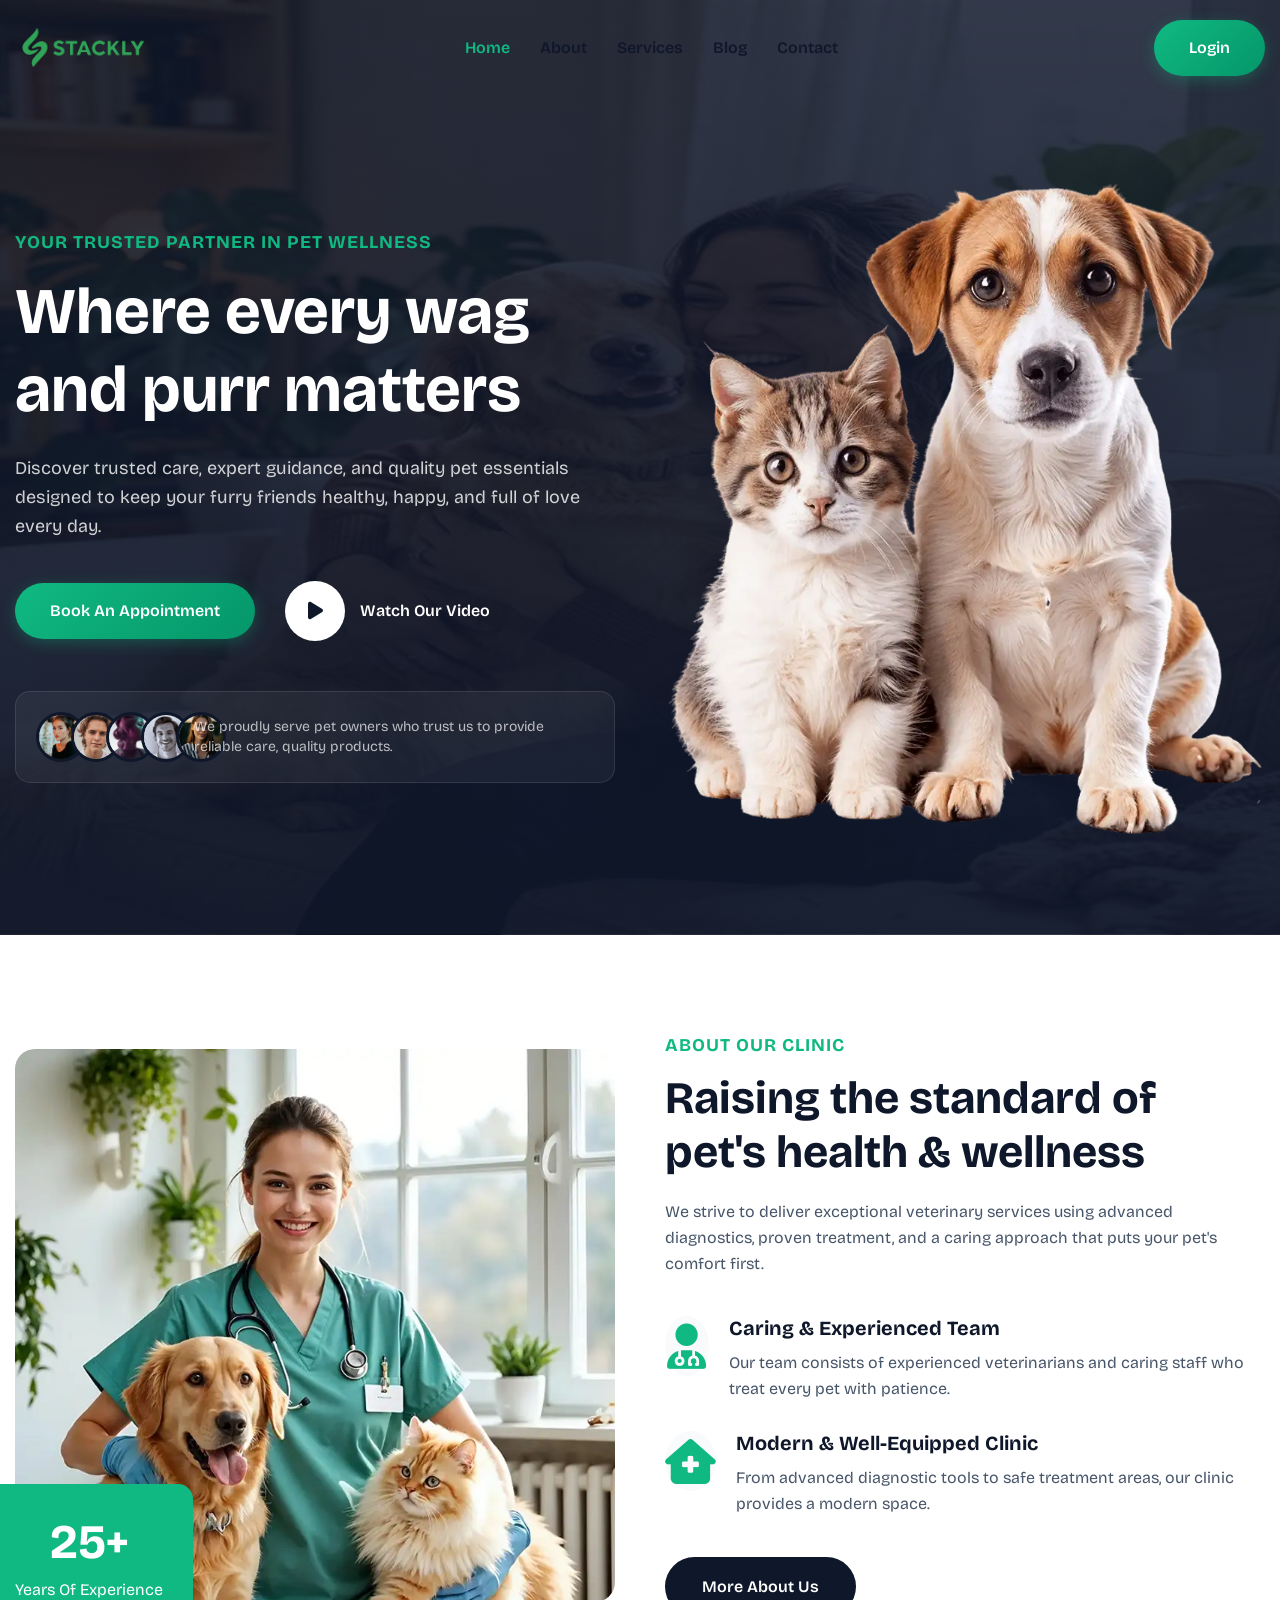
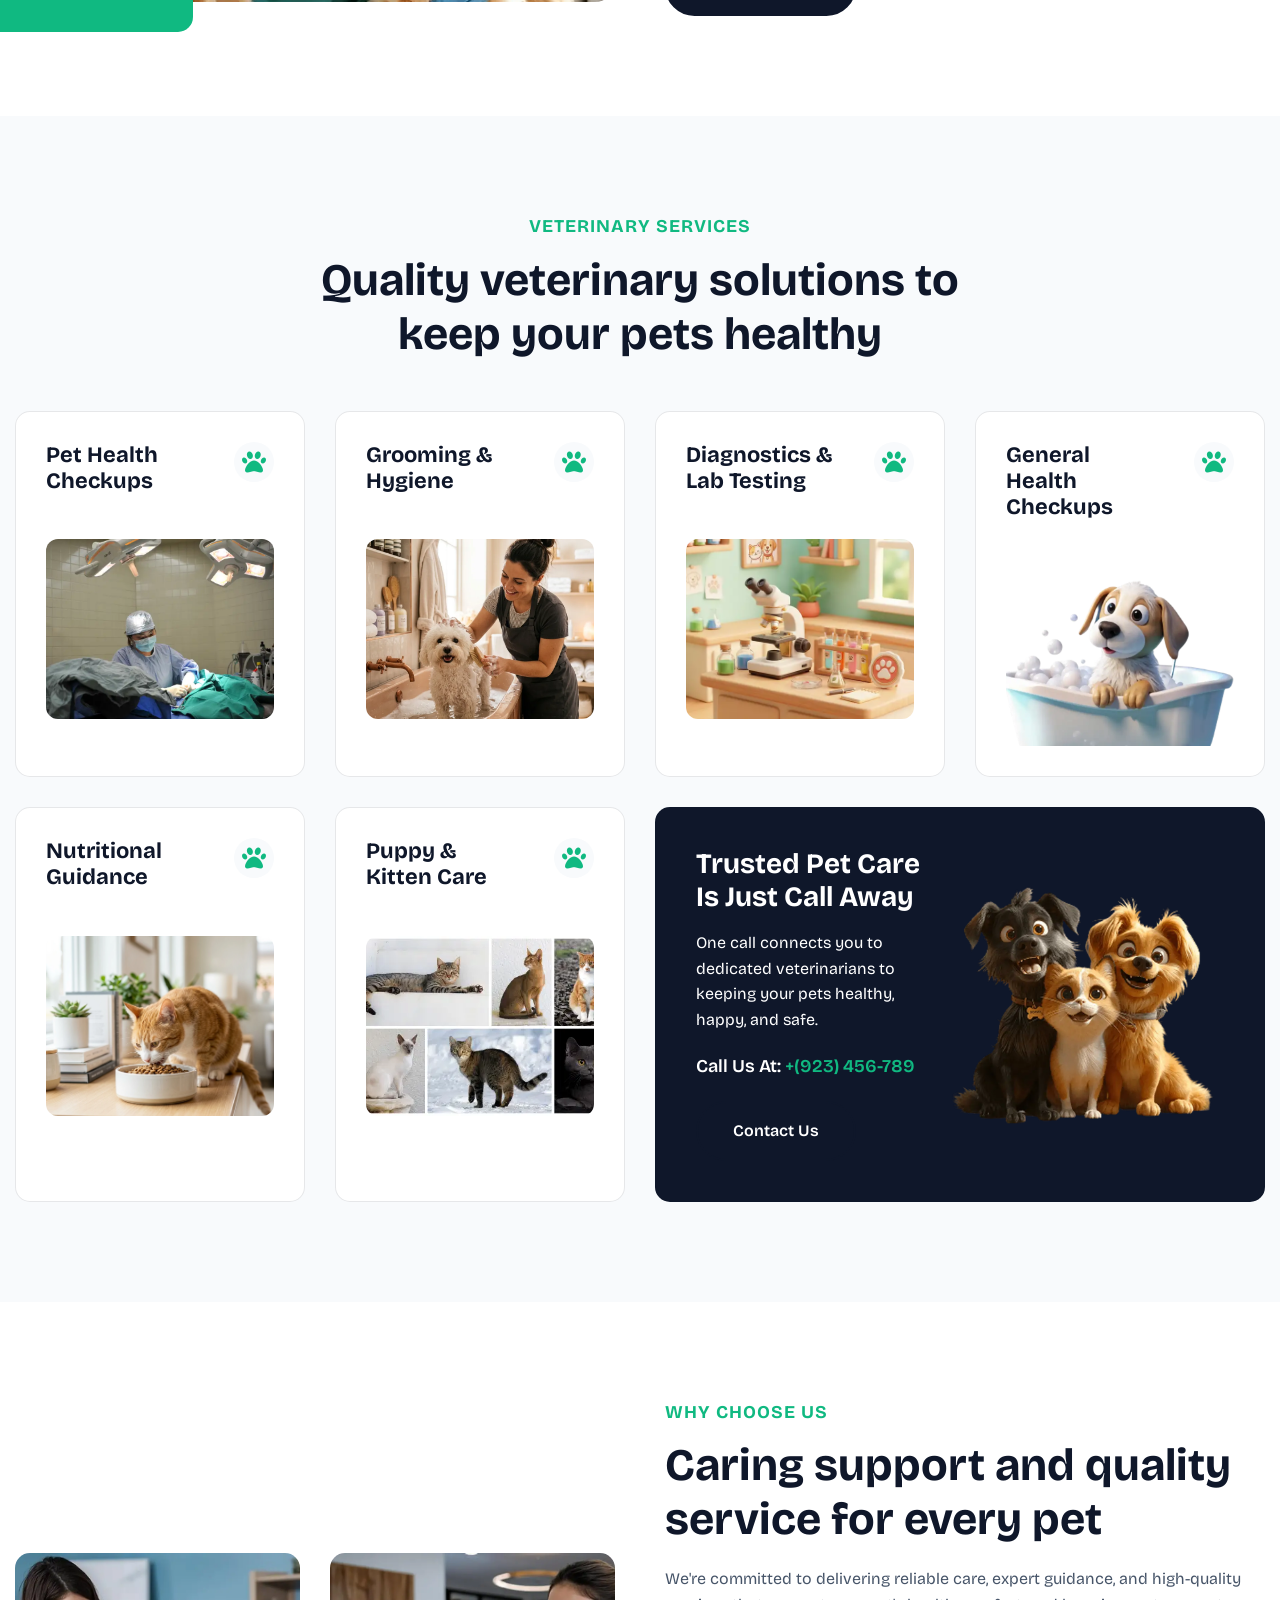
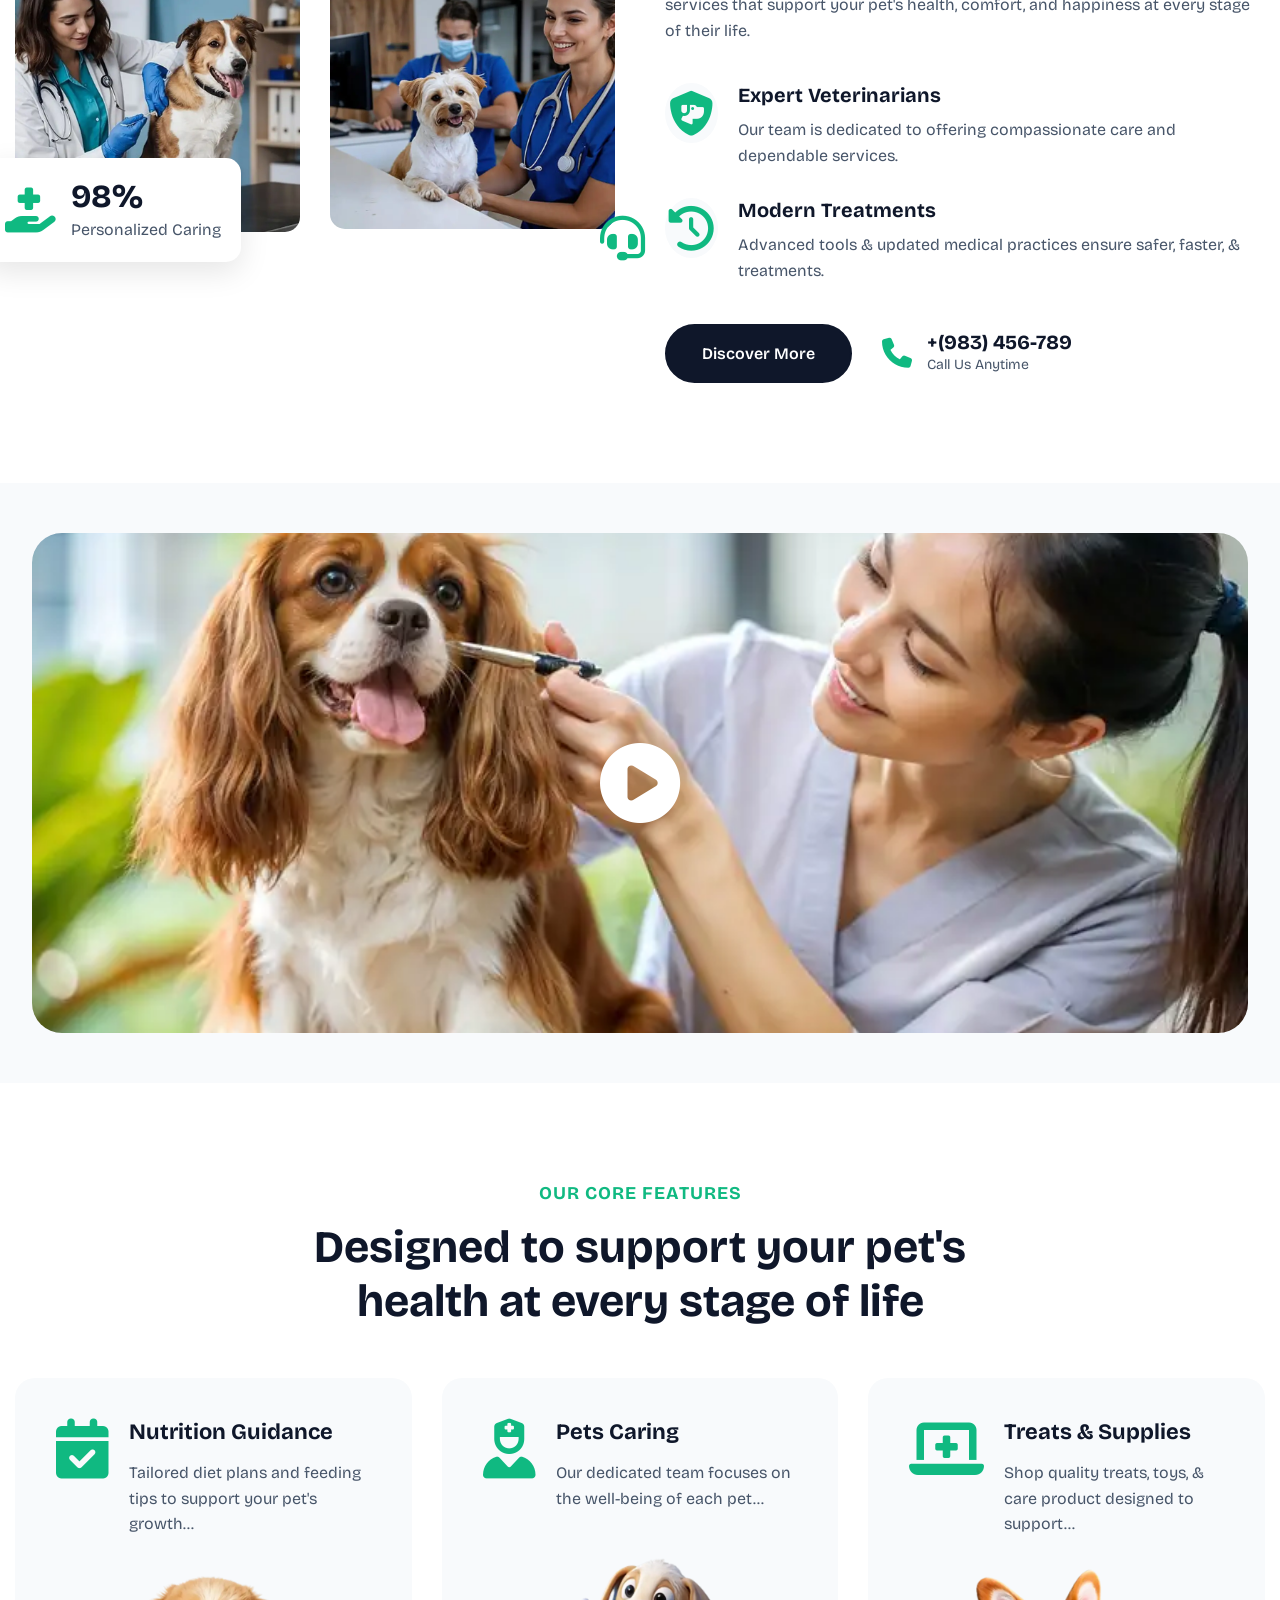
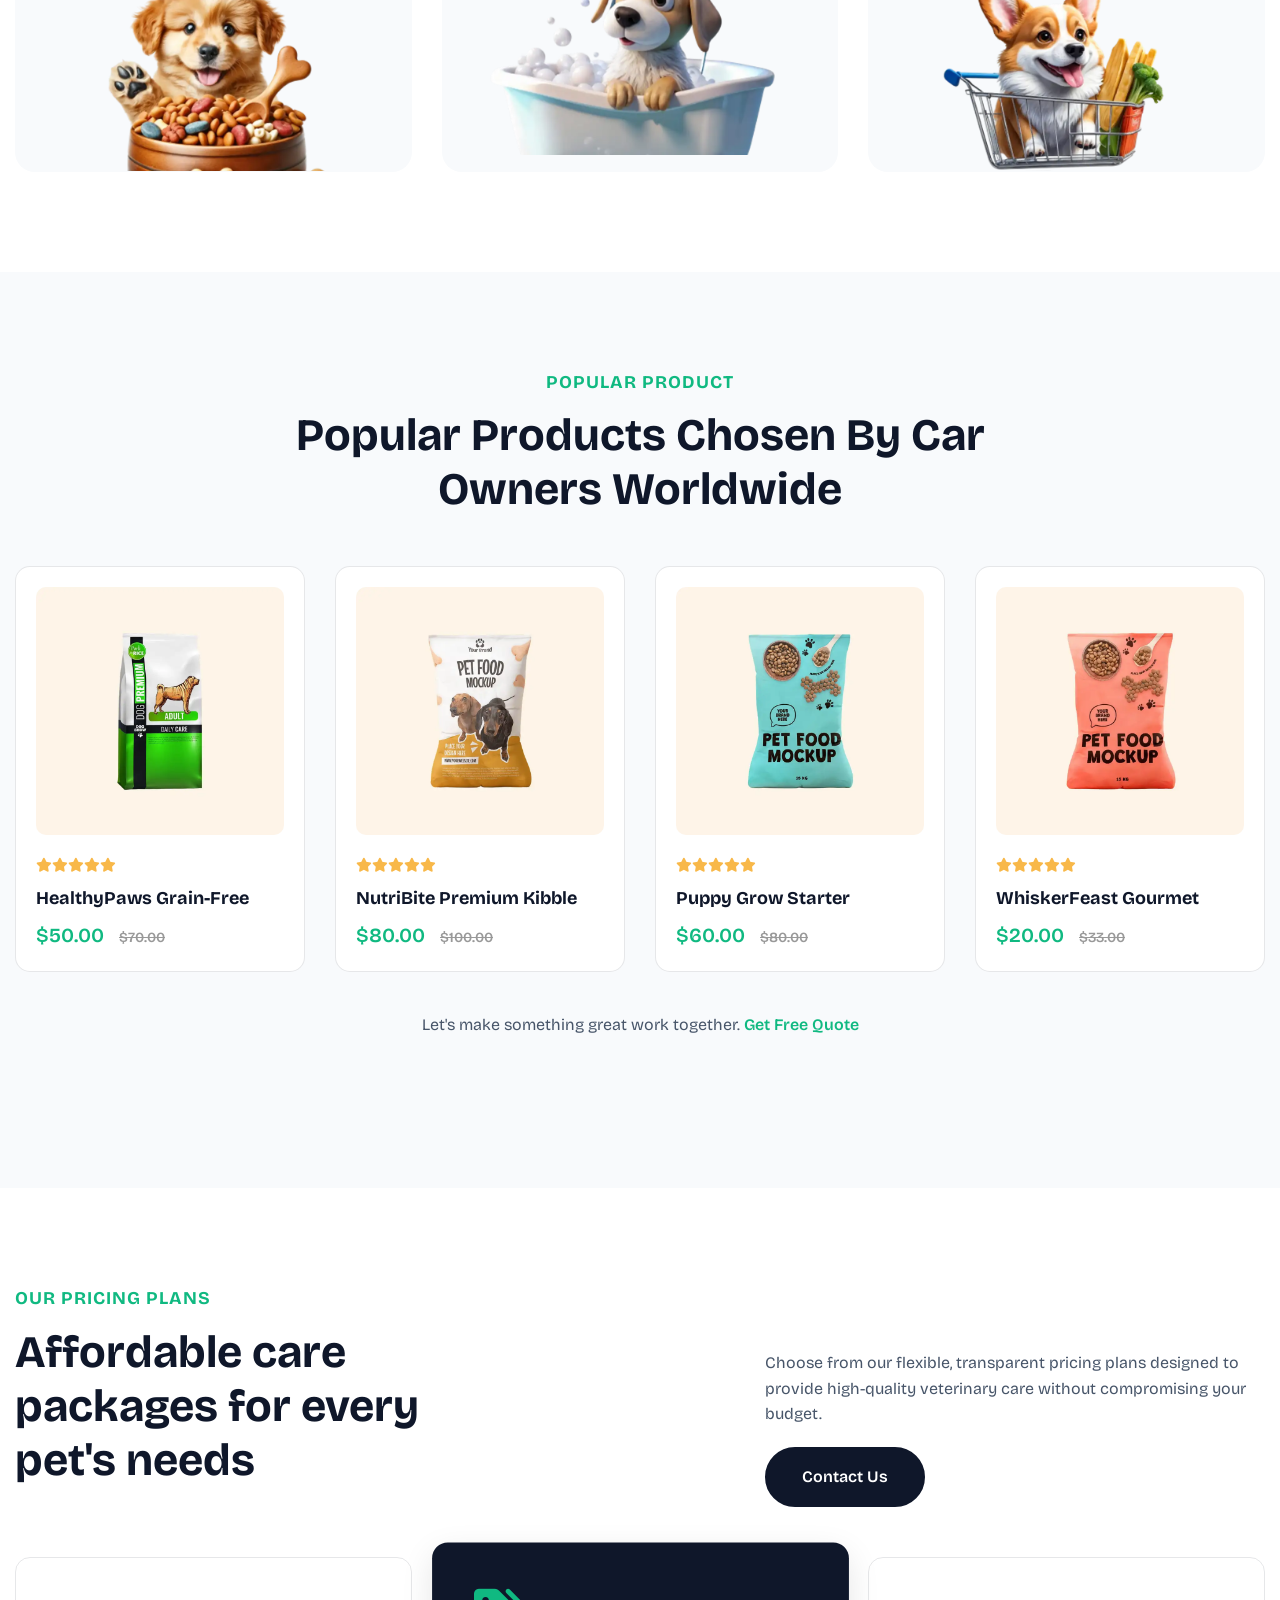
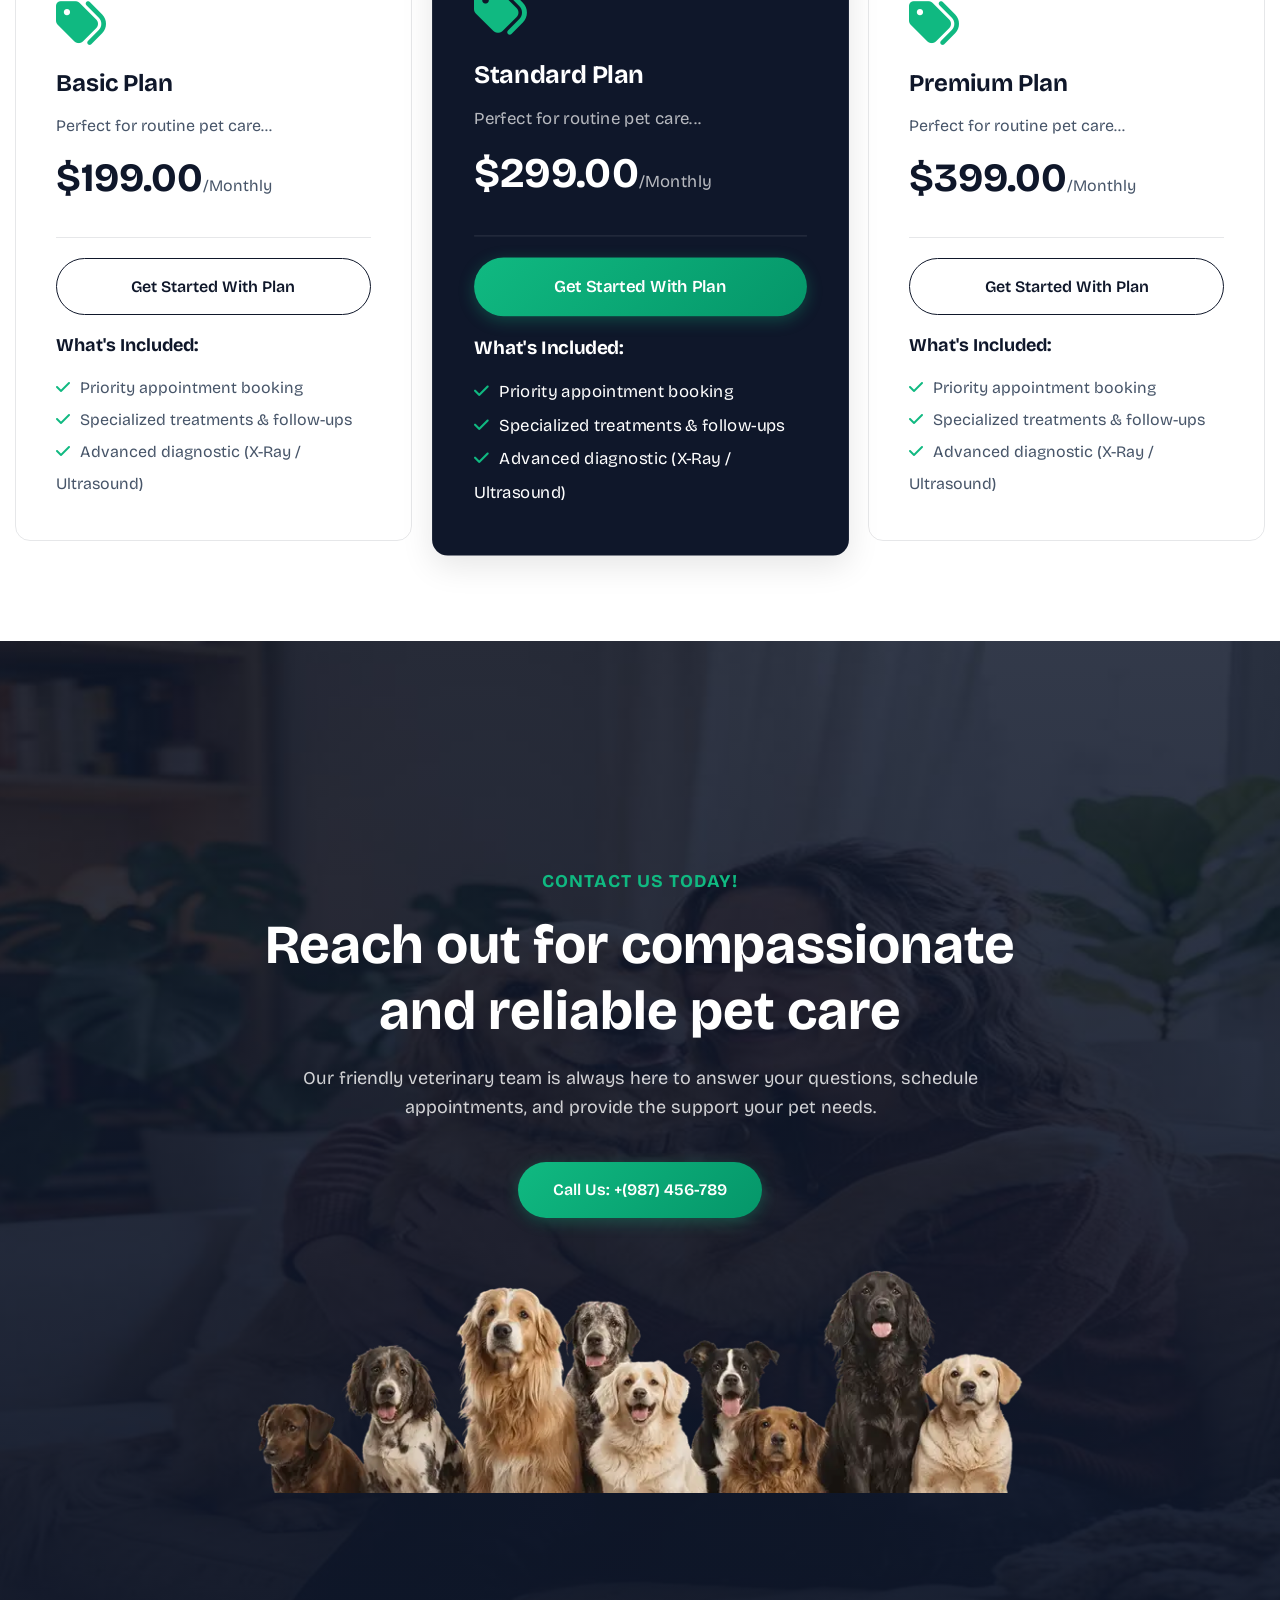
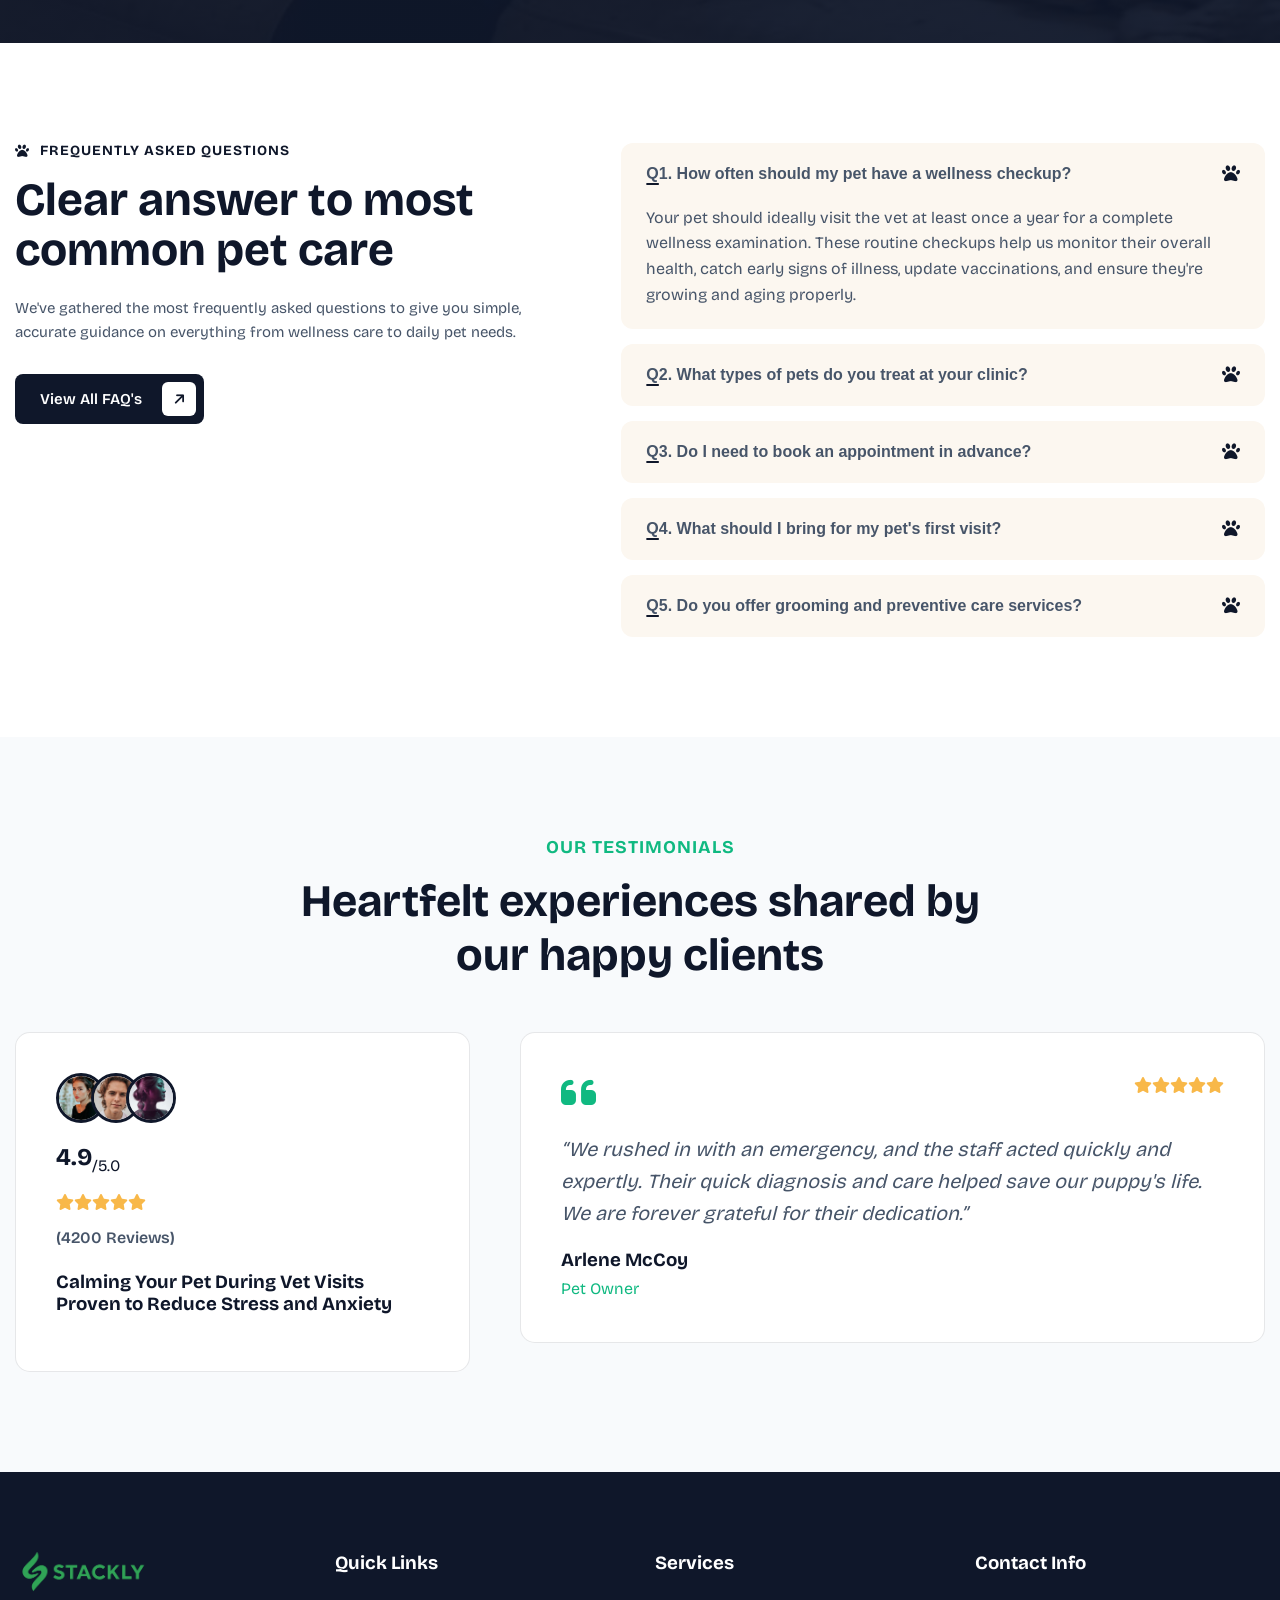
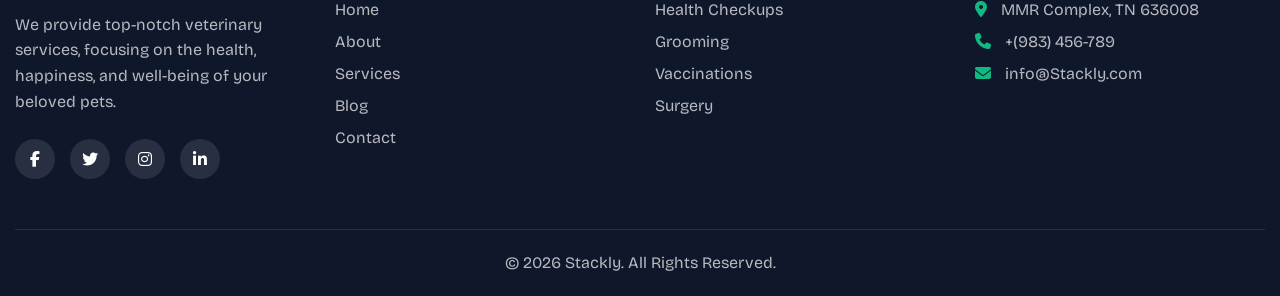
==== commit a7353328: "Add files via upload" ====
--- a/index.html
+++ b/index.html
@@ -1,4 +1,4 @@
-﻿<!DOCTYPE html>
+<!DOCTYPE html>
 <html lang="en">
 <head>
     <meta charset="UTF-8">
@@ -12,7 +12,7 @@
     <link rel="stylesheet" href="https://cdnjs.cloudflare.com/ajax/libs/font-awesome/6.4.0/css/all.min.css">
     <!-- Custom CSS -->
     <link rel="stylesheet" href="css/style.css">
-    <link href="https://unpkg.com/aos@2.3.1/dist/aos.css" rel="stylesheet">
+    <link href="https://unpkg.com/aos@2.3.1/dist/aos.css" rel="stylesheet">
 </head>
 <body>
     <!-- Header Start -->
@@ -20,7 +20,7 @@
         <div class="container header-container">
             <!-- Logo -->
             <a href="404.html" class="logo">
-                <img src="images/logo_0050.webp" alt="Stackly Logo">
+                <img src="images/logo_0045.webp" alt="Stackly Logo">
             </a>
 
             <!-- Navigation -->
@@ -43,18 +43,19 @@
         </div>
     </header>
     <!-- Header End -->
+</head>
 
     <!-- Hero Section Start -->
-    <section class="hero dark-section parallaxie" data-aos="fade-up">
+    <section class="hero dark-section parallaxie hero-animated">
         <div class="container hero-container">
             <div class="hero-content">
                 <div class="section-title">
-                    <h3 class="subtitle">Your Trusted Partner in Pet Wellness</h3>
-                    <h1>Where every wag and purr matters</h1>
-                    <p>Discover trusted care, expert guidance, and quality pet essentials designed to keep your furry friends healthy, happy, and full of love every day.</p>
+                    <h3 class="subtitle" data-aos="fade-up" data-aos-duration="1000">Your Trusted Partner in Pet Wellness</h3>
+                    <h1 class="smoky-text" data-aos-duration="1000" data-aos-delay="200">Where every wag and purr matters</h1>
+                    <p data-aos="fade-up" data-aos-duration="1000" data-aos-delay="400">Discover trusted care, expert guidance, and quality pet essentials designed to keep your furry friends healthy, happy, and full of love every day.</p>
                 </div>
                 
-                <div class="hero-actions">
+                <div class="hero-actions" data-aos="zoom-in" data-aos-duration="1000" data-aos-delay="600">
                     <a href="404.html" class="btn btn-highlighted">Book An Appointment</a>
                     <div class="video-play">
                         <a href="404.html" class="play-btn"><i class="fa-solid fa-play"></i></a>
@@ -62,7 +63,7 @@
                     </div>
                 </div>
 
-                <div class="hero-client-box">
+                <div class="hero-client-box" data-aos="fade-up" data-aos-delay="800">
                     <div class="client-images">
                         <img src="images/author-1.webp" alt="Client 1">
                         <img src="images/author-2.webp" alt="Client 2">
@@ -75,8 +76,8 @@
                     </div>
                 </div>
             </div>
-            <div class="hero-image">
-                <img src="images/hero-image.webp" alt="Hero Pet Image">
+            <div class="hero-image" data-aos="fade-left" data-aos-duration="1200" data-aos-delay="800">
+                <img src="images/hero-image.webp" alt="Hero Pet Image" class="continuous-float">
             </div>
         </div>
     </section>
@@ -85,7 +86,7 @@
     <!-- About Us Section Start -->
     <section class="about-us" data-aos="fade-up">
         <div class="container about-container">
-            <div class="about-image-box">
+            <div class="about-image-box img-zoom-hover" data-aos="slide-right">
                 <div class="about-image">
                     <img src="images/about-us-image.webp" alt="About Us">
                 </div>
@@ -95,7 +96,7 @@
                 </div>
 
             </div>
-            <div class="about-content">
+            <div class="about-content" data-aos="slide-left">
                 <div class="section-title">
                     <h3 class="subtitle-dark">About Our Clinic</h3>
                     <h2 class="title-dark" data-aos="fade-up">Raising the standard of pet's health & wellness</h2>
@@ -227,7 +228,7 @@
                     </a>
                 </div>
             </div>
-            <div class="about-content">
+            <div class="about-content" data-aos="slide-left">
                 <div class="section-title">
                     <h3 class="subtitle-dark">Why Choose Us</h3>
                     <h2 class="title-dark" data-aos="fade-up">Caring support and quality service for every pet</h2>
@@ -595,7 +596,7 @@
                                 <i class="fa-solid fa-star"></i><i class="fa-solid fa-star"></i><i class="fa-solid fa-star"></i><i class="fa-solid fa-star"></i><i class="fa-solid fa-star"></i>
                             </div>
                         </div>
-                        <p style="font-size: 20px; font-style: italic; margin-bottom: 20px;">â€œWe rushed in with an emergency, and the staff acted quickly and expertly. Their quick diagnosis and care helped save our puppy's life. We are forever grateful for their dedication.â€</p>
+                        <p style="font-size: 20px; font-style: italic; margin-bottom: 20px;">“We rushed in with an emergency, and the staff acted quickly and expertly. Their quick diagnosis and care helped save our puppy's life. We are forever grateful for their dedication.”</p>
                         <div class="author">
                             <h3 style="margin-bottom: 5px;">Arlene McCoy</h3>
                             <p style="color: var(--accent-color);">Pet Owner</p>
@@ -612,7 +613,7 @@
         <div class="container">
             <div class="footer-grid" style="display: grid; grid-template-columns: repeat(4, 1fr); gap: 30px; margin-bottom: 50px;">
                 <div class="footer-widget">
-                    <img src="images/logo_0050.webp" alt="Stackly Logo" style="margin-bottom: 20px; height: 40px;">
+                    <img src="images/logo_0045.webp" alt="Stackly Logo" style="margin-bottom: 20px; height: 40px;">
                     <p style="color: rgba(255,255,255,0.7);">We provide top-notch veterinary services, focusing on the health, happiness, and well-being of your beloved pets.</p>
                     <div class="social-links" style="display: flex; gap: 15px; margin-top: 25px;">
                         <a href="404.html" style="background: rgba(255,255,255,0.1); color: var(--white-color); width: 40px; height: 40px; border-radius: 50%; display: flex; align-items: center; justify-content: center; font-size: 16px; transition: var(--transition);" onmouseover="this.style.background='var(--accent-color)'" onmouseout="this.style.background='rgba(255,255,255,0.1)'"><i class="fa-brands fa-facebook-f"></i></a>
@@ -658,14 +659,14 @@
 
     <!-- JavaScript -->
     <script src="js/main.js"></script>
-    <script src="https://unpkg.com/aos@2.3.1/dist/aos.js"></script>
-    <script>
-        AOS.init({
-            duration: 800,
-            once: true,
-            offset: 100
-        });
-    </script>
+    <script src="https://unpkg.com/aos@2.3.1/dist/aos.js"></script>
+    <script>
+        AOS.init({
+            duration: 800,
+            once: true,
+            offset: 100
+        });
+    </script>
 </body>
 </html>
 
@@ -680,3 +681,10 @@
 
 
 
+
+
+
+
+
+
+
--- a/css/style.css
+++ b/css/style.css
@@ -1,28 +1,36 @@
-:root {
-    --primary-color: #3A1916;
-    --secondary-color: #FCF5E8;
-    --bg-color: #FFFDF9;
-    --text-color: #666666;
-    --accent-color: #E25E52;
-    --white-color: #FFFFFF;
-    --divider-color: rgba(58, 25, 22, 0.1);
-    --dark-divider-color: rgba(255, 253, 249, 0.1);
-    --default-font: "Bricolage Grotesque", sans-serif;
-    
-    --transition: all 0.3s ease;
-}
-
-* {
-    margin: 0;
-    padding: 0;
-    box-sizing: border-box;
-}
-
-body {
-    font-family: var(--default-font);
-    font-size: 16px;
-    font-weight: 400;
-    line-height: 1.6;
+:root {
+    --primary-color: #0F172A; /* Deep Navy */
+    --secondary-color: #F8FAFC; /* Soft Cream/White */
+    --bg-color: #FFFFFF;
+    --text-color: #475569; /* Slate Gray */
+    --accent-color: #10B981; /* Fresh Green */
+    --white-color: #FFFFFF;
+    --divider-color: rgba(15, 23, 42, 0.1);
+    --dark-divider-color: rgba(255, 255, 255, 0.1);
+    --default-font: "Bricolage Grotesque", sans-serif;
+    
+    /* Premium Additions */
+    --gradient-highlight: linear-gradient(135deg, #0F172A 0%, #3B82F6 100%);
+    --gradient-accent: linear-gradient(135deg, #10B981 0%, #059669 100%);
+    --glass-bg: rgba(255, 255, 255, 0.85);
+    --premium-shadow: 0 10px 30px -5px rgba(15, 23, 42, 0.08);
+    --hover-shadow: 0 20px 40px -5px rgba(15, 23, 42, 0.12);
+    --premium-radius: 24px;
+    
+    --transition: all 0.4s cubic-bezier(0.4, 0, 0.2, 1);
+}
+
+* {
+    margin: 0;
+    padding: 0;
+    box-sizing: border-box;
+}
+
+body {
+    font-family: var(--default-font);
+    font-size: 16px;
+    font-weight: 400;
+    line-height: 1.6;
     color: var(--text-color);
     background: var(--bg-color);
     overflow-x: hidden;
@@ -51,52 +59,74 @@
     display: block;
 }
 
-.container {
-    width: 100%;
-    max-width: 1320px;
-    margin: 0 auto;
-    padding: 0 15px;
-}
-
-/* Button Styles */
-.btn {
-    display: inline-block;
-    padding: 15px 35px;
-    border-radius: 50px;
-    font-weight: 600;
-    text-align: center;
-    cursor: pointer;
-    transition: var(--transition);
-}
-
-.btn-highlighted {
-    background-color: var(--accent-color);
-    color: var(--white-color);
-    border: 2px solid var(--accent-color);
-}
-
-.btn-highlighted:hover {
-    background-color: transparent;
-    color: var(--accent-color);
-}
-
-/* Header */
-.main-header {
-    background-color: var(--white-color);
-    padding: 20px 0;
-    position: fixed;
-    top: 0;
-    left: 0;
-    width: 100%;
-    z-index: 1000;
-    box-shadow: 0 5px 15px rgba(0,0,0,0.05);
-    transition: var(--transition);
-}
-
-.header-container {
-    display: flex;
-    justify-content: space-between;
-    align-items: center;
+.container {
+    width: 100%;
+    max-width: 1320px;
+    margin: 0 auto;
+    padding: 0 15px;
+}
+
+/* Button Styles */
+.btn {
+    display: inline-flex;
+    align-items: center;
+    justify-content: center;
+    gap: 8px;
+    padding: 15px 35px;
+    border-radius: 50px;
+    font-weight: 600;
+    text-align: center;
+    cursor: pointer;
+    transition: var(--transition);
+}
+
+.btn i {
+    transition: transform 0.3s ease;
+}
+
+.btn-highlighted {
+    background: var(--gradient-accent);
+    color: var(--white-color);
+    border: none;
+    box-shadow: 0 4px 15px rgba(16, 185, 129, 0.3);
+}
+
+.btn-highlighted:hover {
+    transform: translateY(-2px);
+    box-shadow: 0 8px 25px rgba(16, 185, 129, 0.4);
+    color: var(--white-color);
+}
+
+.btn-highlighted:hover i {
+    transform: translateX(4px);
+}
+
+/* Header */
+.main-header {
+    background-color: transparent;
+    padding: 20px 0;
+    position: fixed;
+    top: 0;
+    left: 0;
+    width: 100%;
+    z-index: 1000;
+    transition: var(--transition);
+    border-bottom: 1px solid transparent;
+}
+
+.main-header.scrolled {
+    background-color: var(--glass-bg);
+    backdrop-filter: blur(12px);
+    -webkit-backdrop-filter: blur(12px);
+    padding: 15px 0;
+    box-shadow: 0 5px 20px rgba(15, 23, 42, 0.05);
+    border-bottom: 1px solid rgba(255, 255, 255, 0.2);
+}
+
+.header-container {
+    display: flex;
+    justify-content: space-between;
+    align-items: center;
 }
 
 .logo img {
@@ -139,7 +169,7 @@
 .hero {
     padding: 180px 0 100px;
     background-color: var(--primary-color);
-    background-image: linear-gradient(rgba(82, 45, 36, 0.8), rgba(82, 45, 36, 0.85)), url('../images/hero-bg.webp');
+    background-image: linear-gradient(rgba(15, 23, 42, 0.85), rgba(15, 23, 42, 0.95)), url('../images/hero-bg.webp');
     background-size: cover;
     background-position: center;
     background-repeat: no-repeat;
@@ -633,12 +663,31 @@
     border-radius: 20px;
     padding: 40px 40px 0 40px;
     overflow: hidden;
-    transition: var(--transition);
+    transition: all 0.4s cubic-bezier(0.175, 0.885, 0.32, 1.275);
+    border: 1px solid transparent;
 }
 
 .feature-item:hover {
-    transform: translateY(-5px);
-    box-shadow: 0 10px 30px rgba(0,0,0,0.05);
+    transform: translateY(-12px) scale(1.02);
+    box-shadow: 0 20px 40px rgba(15, 23, 42, 0.1);
+    border-color: rgba(16, 185, 129, 0.2);
+    background: linear-gradient(145deg, var(--white-color), var(--secondary-color));
+}
+
+.feature-item .feature-image img {
+    transition: transform 0.5s cubic-bezier(0.175, 0.885, 0.32, 1.275);
+}
+
+.feature-item:hover .feature-image img {
+    transform: translateY(-15px) scale(1.05);
+}
+
+.feature-item .icon i {
+    transition: all 0.4s ease;
+}
+
+.feature-item:hover .icon i {
+    transform: scale(1.2) rotate(10deg);
 }
 
 .feature-header {
@@ -696,17 +745,24 @@
     border-radius: 15px;
     padding: 20px;
     border: 1px solid var(--divider-color);
-    transition: var(--transition);
+    transition: all 0.4s cubic-bezier(0.175, 0.885, 0.32, 1.275);
+    position: relative;
 }
 
 .product-item:hover {
-    box-shadow: 0 10px 30px rgba(0,0,0,0.05);
-    transform: translateY(-5px);
+    box-shadow: 0 20px 40px rgba(15, 23, 42, 0.1);
+    transform: translateY(-15px);
+    border-color: rgba(16, 185, 129, 0.3);
 }
 
 .product-img img {
     border-radius: 10px;
     margin-bottom: 20px;
+    transition: transform 0.5s cubic-bezier(0.175, 0.885, 0.32, 1.275);
+}
+
+.product-item:hover .product-img img {
+    transform: scale(1.08);
 }
 
 .product-content .stars {
@@ -1168,14 +1224,14 @@
 
 /* Universal 3D Button Effect */
 button, .btn, .btn-primary, .btn-outline, .btn-login, .social-btn, .btn-dark, .btn-highlighted, a.btn {
-    box-shadow: 0 4px 0 rgba(0, 0, 0, 0.2) !important;
-    transition: transform 0.1s ease, box-shadow 0.1s ease, background 0.3s ease !important;
-    /* transform: translateY(0) is omitted to not override static positioning, but active state will translate */
+    box-shadow: 0 6px 0 rgba(0, 0, 0, 0.3), 0 10px 20px rgba(0,0,0,0.15) !important;
+    transition: transform 0.15s cubic-bezier(0.4, 0, 0.2, 1), box-shadow 0.15s cubic-bezier(0.4, 0, 0.2, 1) !important;
+    transform: translateY(0);
 }
 
 button:active, .btn:active, .btn-primary:active, .btn-outline:active, .btn-login:active, .social-btn:active, .btn-dark:active, .btn-highlighted:active, a.btn:active {
-    transform: translateY(4px) !important;
-    box-shadow: 0 0px 0 rgba(0, 0, 0, 0) !important;
+    transform: translateY(6px) !important;
+    box-shadow: 0 0px 0 rgba(0, 0, 0, 0), 0 2px 5px rgba(0,0,0,0.1) !important;
 }
 
 /* Exclude structural toggles */
@@ -1367,3 +1423,360 @@
     .logo img { max-height: 35px !important; }
 }
 
+
+
+
+/* --- PREMIUM REDESIGN UTILITIES --- */
+.glass-card {
+    background: var(--glass-bg);
+    backdrop-filter: blur(16px);
+    -webkit-backdrop-filter: blur(16px);
+    border: 1px solid rgba(255, 255, 255, 0.4);
+    box-shadow: var(--premium-shadow);
+    border-radius: var(--premium-radius);
+    transition: var(--transition);
+    overflow: hidden;
+    position: relative;
+}
+
+.glass-card:hover {
+    transform: translateY(-5px);
+    box-shadow: var(--hover-shadow);
+}
+
+.glass-card::before {
+    content: '';
+    position: absolute;
+    top: 0; left: 0; width: 100%; height: 4px;
+    background: var(--gradient-highlight);
+    opacity: 0;
+    transition: var(--transition);
+}
+
+.glass-card:hover::before {
+    opacity: 1;
+}
+
+/* Background Blobs */
+.blob {
+    position: absolute;
+    filter: blur(80px);
+    z-index: -1;
+    opacity: 0.4;
+    border-radius: 50%;
+    pointer-events: none;
+}
+.blob-1 {
+    top: -10%; left: -10%;
+    width: 400px; height: 400px;
+    background: rgba(16, 185, 129, 0.3); /* Fresh Green */
+    animation: floatBlob 15s ease-in-out infinite alternate;
+}
+.blob-2 {
+    bottom: -10%; right: -5%;
+    width: 500px; height: 500px;
+    background: rgba(59, 130, 246, 0.2); /* Soft Blue */
+    animation: floatBlob 20s ease-in-out infinite alternate-reverse;
+}
+
+@keyframes floatBlob {
+    0% { transform: translate(0, 0) scale(1); }
+    50% { transform: translate(30px, 50px) scale(1.1); }
+    100% { transform: translate(-20px, 20px) scale(0.9); }
+}
+
+/* Hover Zoom Image */
+.img-zoom-hover {
+    overflow: hidden;
+    border-radius: var(--premium-radius);
+}
+.img-zoom-hover img {
+    transition: transform 0.6s cubic-bezier(0.4, 0, 0.2, 1);
+}
+.img-zoom-hover:hover img {
+    transform: scale(1.05);
+}
+
+/* Specific Card Upgrades */
+.service-card {
+    border-radius: var(--premium-radius);
+    box-shadow: var(--premium-shadow);
+    background: var(--white-color);
+    transition: var(--transition);
+    border: 1px solid rgba(0,0,0,0.02);
+}
+.service-card:hover {
+    transform: translateY(-8px);
+    box-shadow: var(--hover-shadow);
+    border-color: rgba(16,185,129,0.2);
+}
+.service-card:hover .service-icon {
+    transform: translateY(-5px);
+}
+.service-card .service-icon {
+    transition: var(--transition);
+}
+.service-img {
+    border-radius: var(--premium-radius) var(--premium-radius) 0 0;
+    overflow: hidden;
+}
+.service-img img {
+    transition: transform 0.5s ease;
+}
+.service-card:hover .service-img img {
+    transform: scale(1.05);
+}
+
+/* Feature Icon Animations */
+.feature-card:hover .icon-bounce i { animation: bounceIcon 0.5s ease; }
+.feature-card:hover .icon-slide i { transform: translateX(5px); transition: 0.3s; }
+.feature-card:hover .icon-scale i { transform: scale(1.2); transition: 0.3s; }
+.feature-card:hover .icon-rotate i { transform: rotate(15deg); transition: 0.3s; }
+
+@keyframes bounceIcon {
+    0%, 100% { transform: translateY(0); }
+    50% { transform: translateY(-8px); }
+}
+
+/* Pricing Card Highlights */
+.pricing-card.premium {
+    position: relative;
+    border: 2px solid var(--accent-color);
+    transform: scale(1.05);
+    box-shadow: 0 15px 35px rgba(16, 185, 129, 0.15);
+    z-index: 2;
+}
+.pricing-card.premium::after {
+    content: 'Most Popular';
+    position: absolute;
+    top: -15px;
+    left: 50%;
+    transform: translateX(-50%);
+    background: var(--gradient-accent);
+    color: white;
+    padding: 5px 15px;
+    border-radius: 20px;
+    font-size: 12px;
+    font-weight: 700;
+}
+@media (max-width: 768px) {
+    .pricing-card.premium { transform: scale(1); margin: 20px 0; }
+}
+
+/* FAQ Enhancements */
+.faq-item {
+    border-radius: 12px;
+    transition: var(--transition);
+    overflow: hidden;
+    margin-bottom: 15px;
+}
+.faq-item.active {
+    background: var(--secondary-color);
+    border-color: var(--accent-color);
+}
+.faq-item.active .faq-toggle {
+    transform: rotate(180deg);
+    color: var(--accent-color);
+}
+.faq-answer {
+    max-height: 0;
+    overflow: hidden;
+    transition: max-height 0.4s ease, padding 0.4s ease;
+    padding: 0 20px;
+}
+.faq-item.active .faq-answer {
+    max-height: 500px;
+    padding: 0 20px 20px;
+}
+
+/* Veterinary Thematic Animations */
+.vet-decor {
+    position: absolute;
+    color: rgba(255, 255, 255, 0.15);
+    z-index: 1;
+    pointer-events: none;
+}
+
+.decor-paw-1 {
+    top: 20%;
+    left: 10%;
+    font-size: 3rem;
+    animation: floatPaw 6s ease-in-out infinite, rotatePaw 10s linear infinite;
+}
+
+.decor-paw-2 {
+    bottom: 15%;
+    right: 35%;
+    font-size: 4rem;
+    animation: floatPaw 8s ease-in-out infinite reverse, rotatePaw 12s linear infinite reverse;
+}
+
+.decor-bone {
+    top: 30%;
+    right: 15%;
+    font-size: 2.5rem;
+    transform: rotate(45deg);
+    animation: floatBone 5s ease-in-out infinite;
+}
+
+.decor-heart {
+    bottom: 25%;
+    left: 40%;
+    font-size: 2rem;
+    color: rgba(239, 68, 68, 0.4);
+    animation: pulseHeart 2s infinite;
+}
+
+@keyframes floatPaw {
+    0%, 100% { transform: translateY(0) scale(1); }
+    50% { transform: translateY(-20px) scale(1.05); }
+}
+
+@keyframes rotatePaw {
+    from { transform: rotate(0deg); }
+    to { transform: rotate(360deg); }
+}
+
+@keyframes floatBone {
+    0%, 100% { transform: translateY(0) rotate(45deg); }
+    50% { transform: translateY(-15px) rotate(60deg); }
+}
+
+@keyframes pulseHeart {
+    0% { transform: scale(1); opacity: 0.4; }
+    15% { transform: scale(1.3); opacity: 0.8; }
+    30% { transform: scale(1); opacity: 0.4; }
+    45% { transform: scale(1.3); opacity: 0.8; }
+    100% { transform: scale(1); opacity: 0.4; }
+}
+
+/* =========================================
+   Hero Sequence Animations (Premium)
+========================================= */
+
+@keyframes fadeInGradient {
+    0% { background-color: rgba(15, 23, 42, 1); background-image: none; opacity: 0; }
+    100% { opacity: 1; }
+}
+
+.hero-animated {
+    animation: fadeInGradient 1.5s ease-in-out forwards;
+}
+
+@keyframes continuousFloating {
+    0% { transform: translateY(0); }
+    50% { transform: translateY(-15px); }
+    100% { transform: translateY(0); }
+}
+
+.continuous-float {
+    animation: continuousFloating 5s ease-in-out infinite;
+}
+
+/* Paw Particles Floating Up */
+.paw-particles {
+    position: absolute;
+    top: 0; 
+    left: 0; 
+    width: 100%; 
+    height: 100%;
+    pointer-events: none;
+    z-index: 1;
+    overflow: hidden;
+}
+
+.particle {
+    position: absolute;
+    color: rgba(16, 185, 129, 0.15); /* Soft green paw */
+    font-size: 2rem;
+    animation: slowFloatUp 15s linear infinite;
+    bottom: -100px; /* Start below the section */
+}
+
+@keyframes slowFloatUp {
+    0% { transform: translateY(0) rotate(0deg); opacity: 0; }
+    20% { opacity: 1; }
+    80% { opacity: 1; }
+    100% { transform: translateY(-120vh) rotate(360deg); opacity: 0; }
+}
+
+.p1 { left: 10%; animation-duration: 12s; animation-delay: 0s; font-size: 2rem; }
+.p2 { left: 30%; animation-duration: 18s; animation-delay: 3s; font-size: 3.5rem; }
+.p3 { left: 70%; animation-duration: 15s; animation-delay: 6s; font-size: 1.5rem; color: rgba(255,255,255,0.05); }
+.p4 { left: 85%; animation-duration: 22s; animation-delay: 2s; font-size: 2.5rem; }
+
+/* =========================================
+   Electric Border Animation
+========================================= */
+
+@keyframes electricSpin {
+    0% { transform: translate(-50%, -50%) rotate(0deg); }
+    100% { transform: translate(-50%, -50%) rotate(360deg); }
+}
+
+.pricing-card.highlighted {
+    position: relative;
+    background: transparent !important;
+    border: none !important; 
+    z-index: 10;
+    transform: scale(1.05); /* Keep it slightly larger */
+    overflow: hidden; /* Important to clip the corners */
+}
+
+/* The spinning electric beam */
+.pricing-card.highlighted::before {
+    content: "";
+    position: absolute;
+    top: 50%;
+    left: 50%;
+    width: 250%;
+    height: 250%;
+    background: conic-gradient(from 0deg, transparent 70%, rgba(16, 185, 129, 0.8) 80%, #00FFCC 100%);
+    animation: electricSpin 3s linear infinite;
+    z-index: -2;
+}
+
+/* The inner card background (mask) */
+.pricing-card.highlighted::after {
+    content: "";
+    position: absolute;
+    inset: 3px; /* thickness of the electric border */
+    background: var(--primary-color);
+    border-radius: 12px;
+    z-index: -1;
+}
+
+.pricing-card {
+    transition: all 0.4s cubic-bezier(0.175, 0.885, 0.32, 1.275);
+}
+
+.pricing-card:not(.highlighted):hover {
+    transform: translateY(-10px) scale(1.02);
+    box-shadow: 0 20px 40px rgba(15, 23, 42, 0.1);
+    border-color: rgba(16, 185, 129, 0.3) !important;
+}
+
+/* =========================================
+   Smoky Text Animation
+========================================= */
+
+.smoky-text {
+    animation: smokeClear 3.5s cubic-bezier(0.25, 1, 0.5, 1) forwards !important;
+    opacity: 0;
+    display: inline-block;
+}
+
+@keyframes smokeClear {
+    0% {
+        opacity: 0;
+        filter: blur(25px);
+        transform: translateY(30px) scale(1.1);
+        letter-spacing: 12px;
+    }
+    100% {
+        opacity: 1;
+        filter: blur(0);
+        transform: translateY(0) scale(1);
+        letter-spacing: normal;
+    }
+}
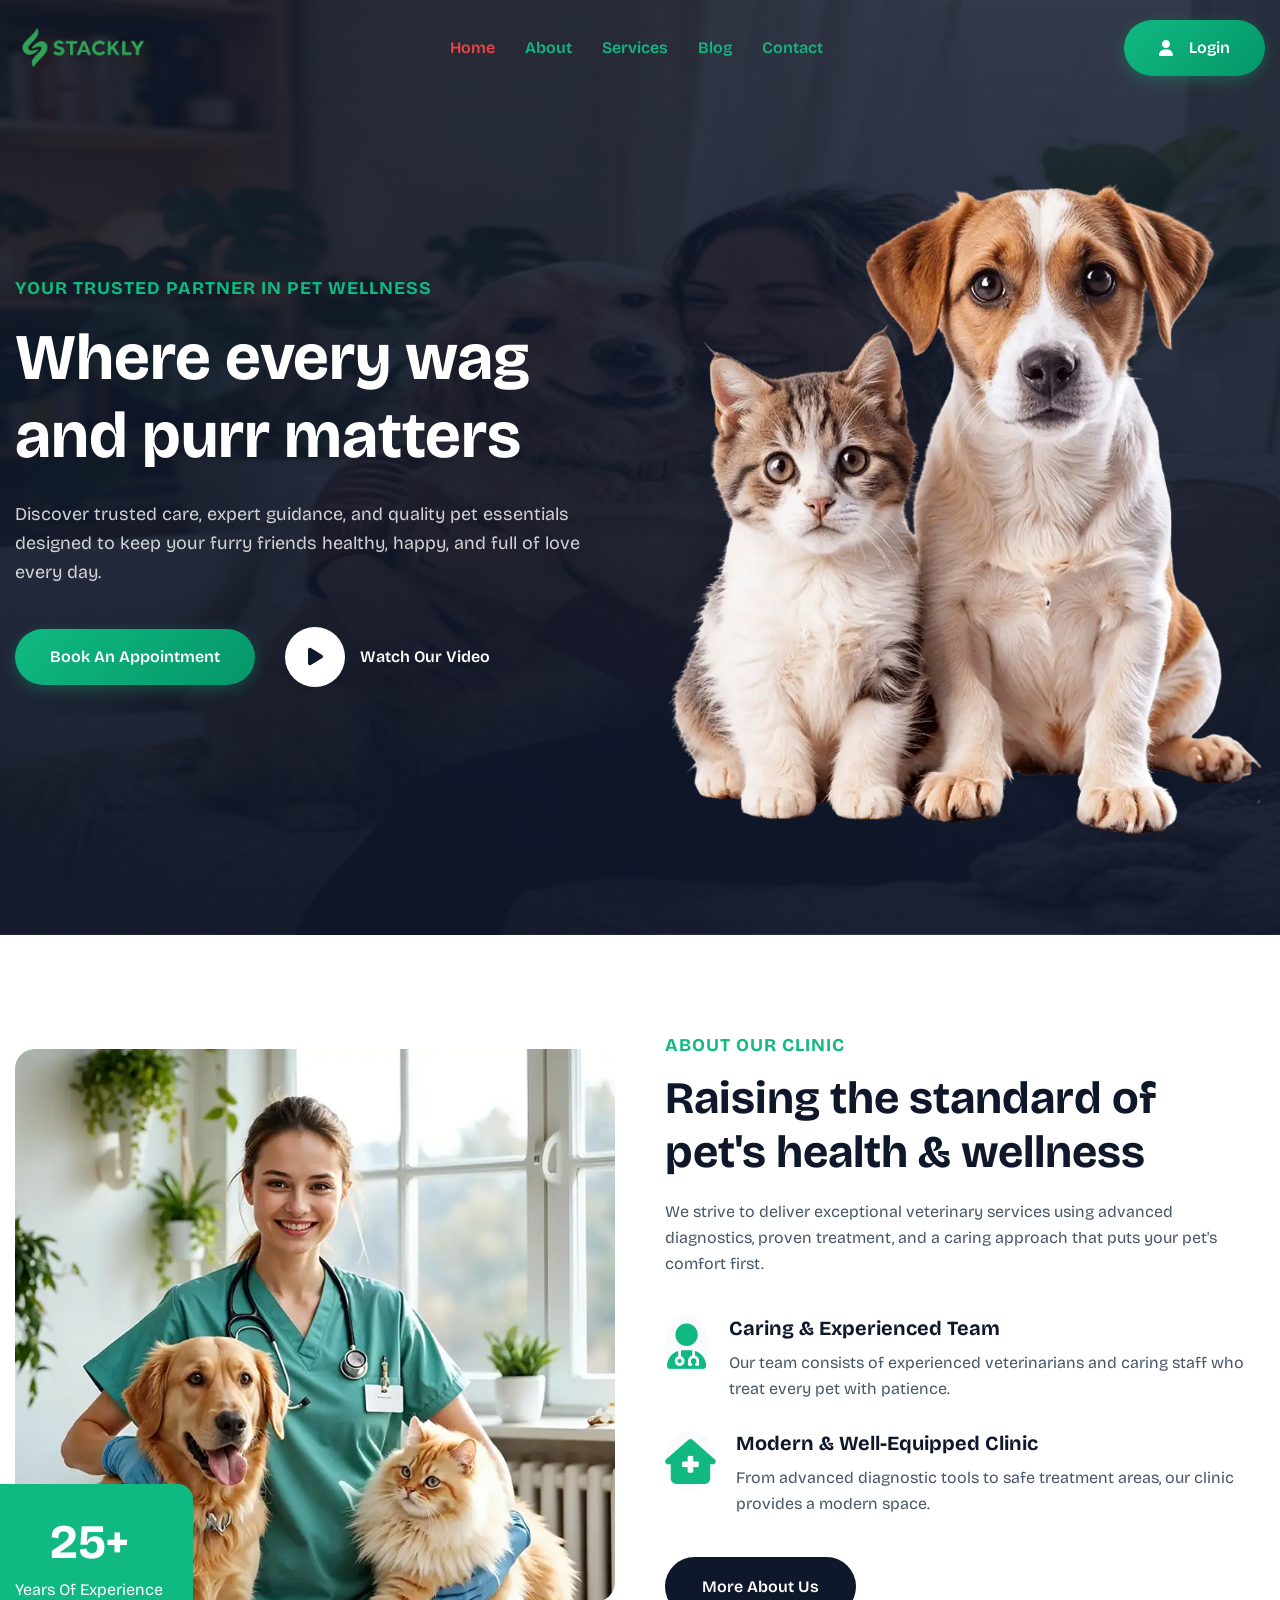
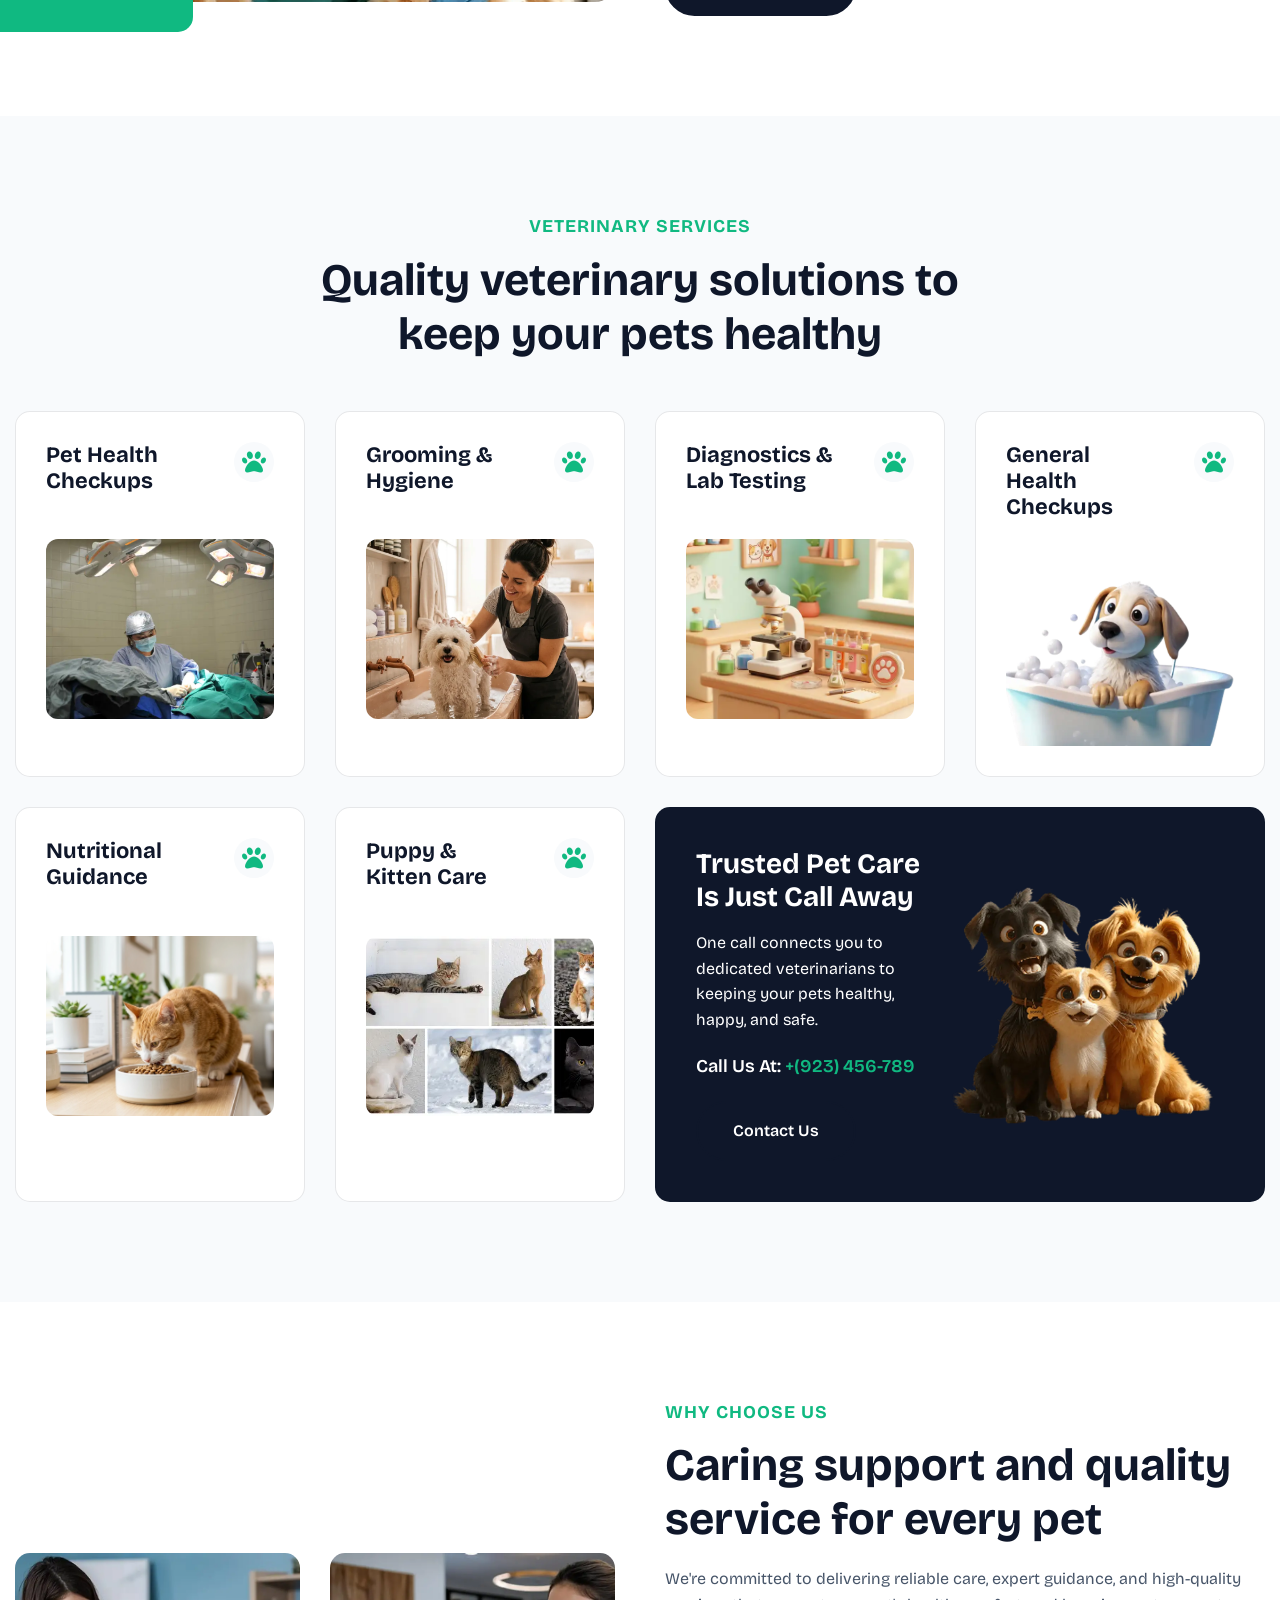
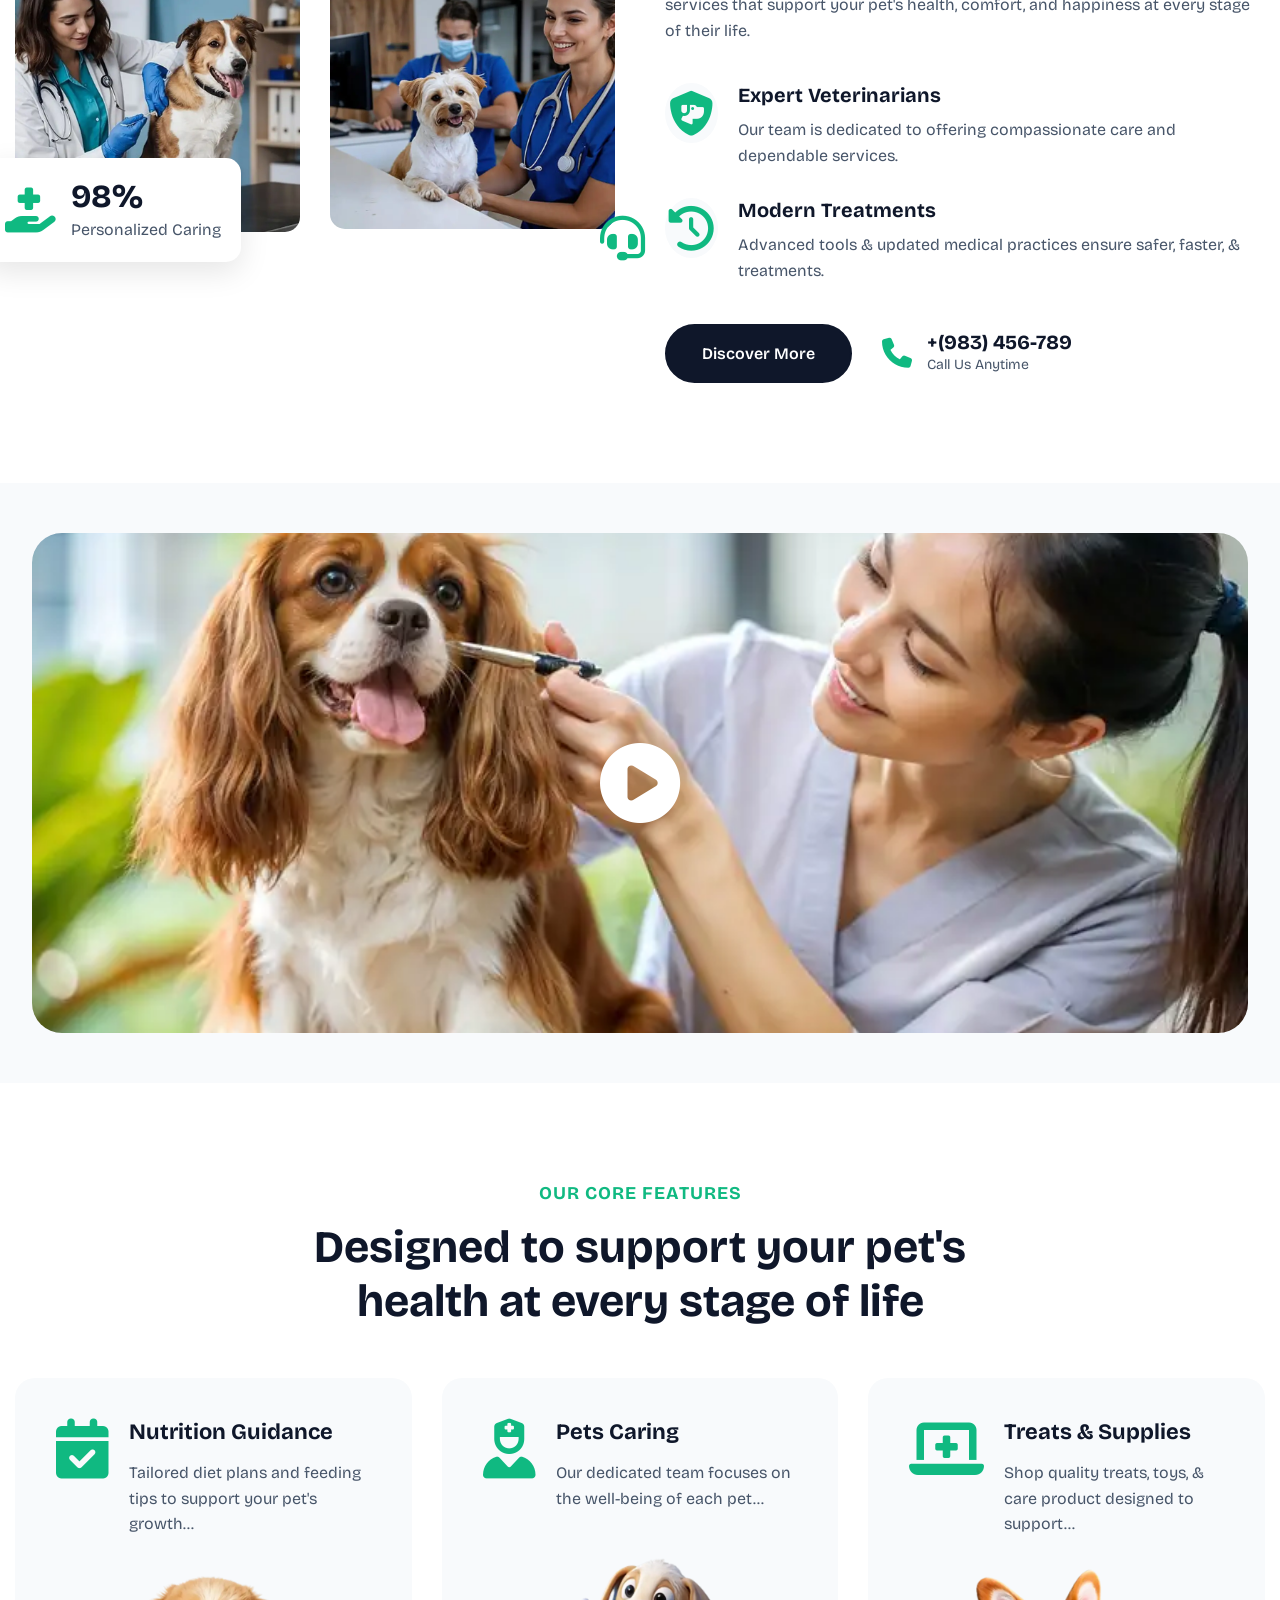
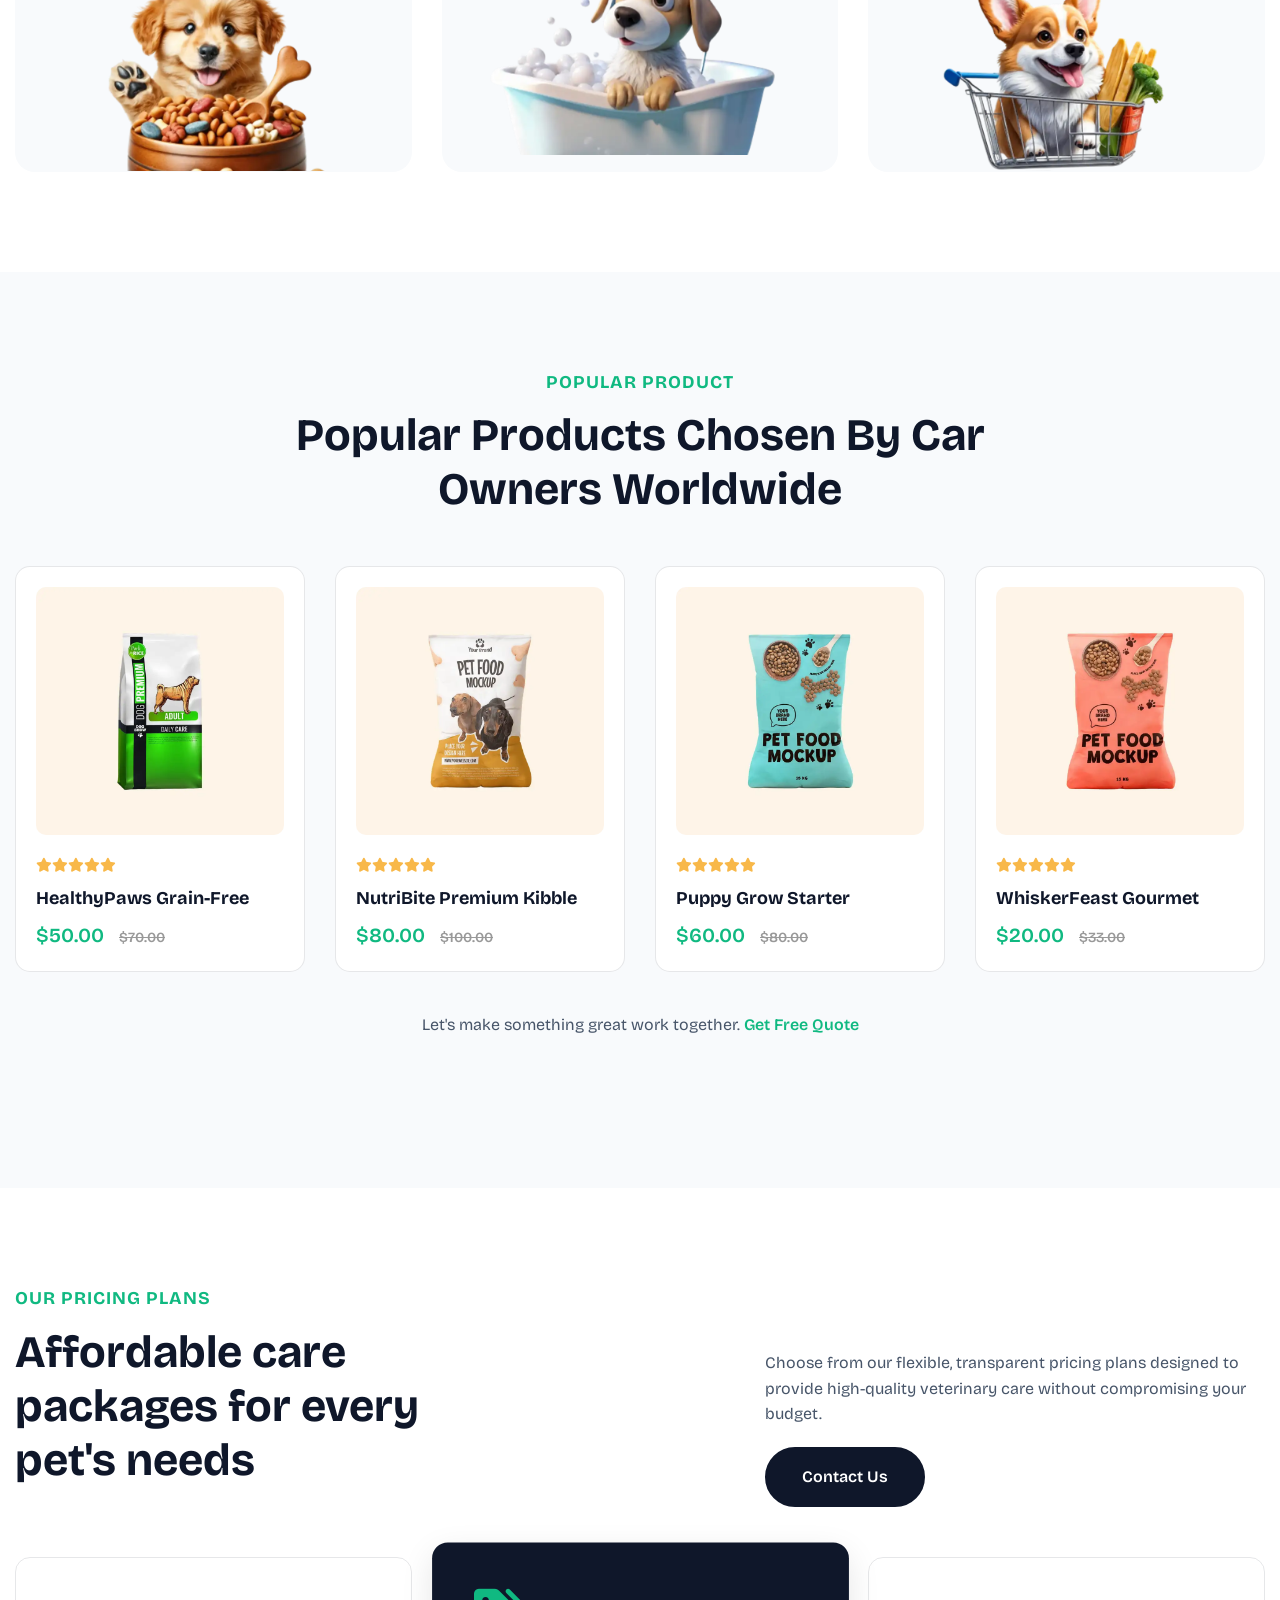
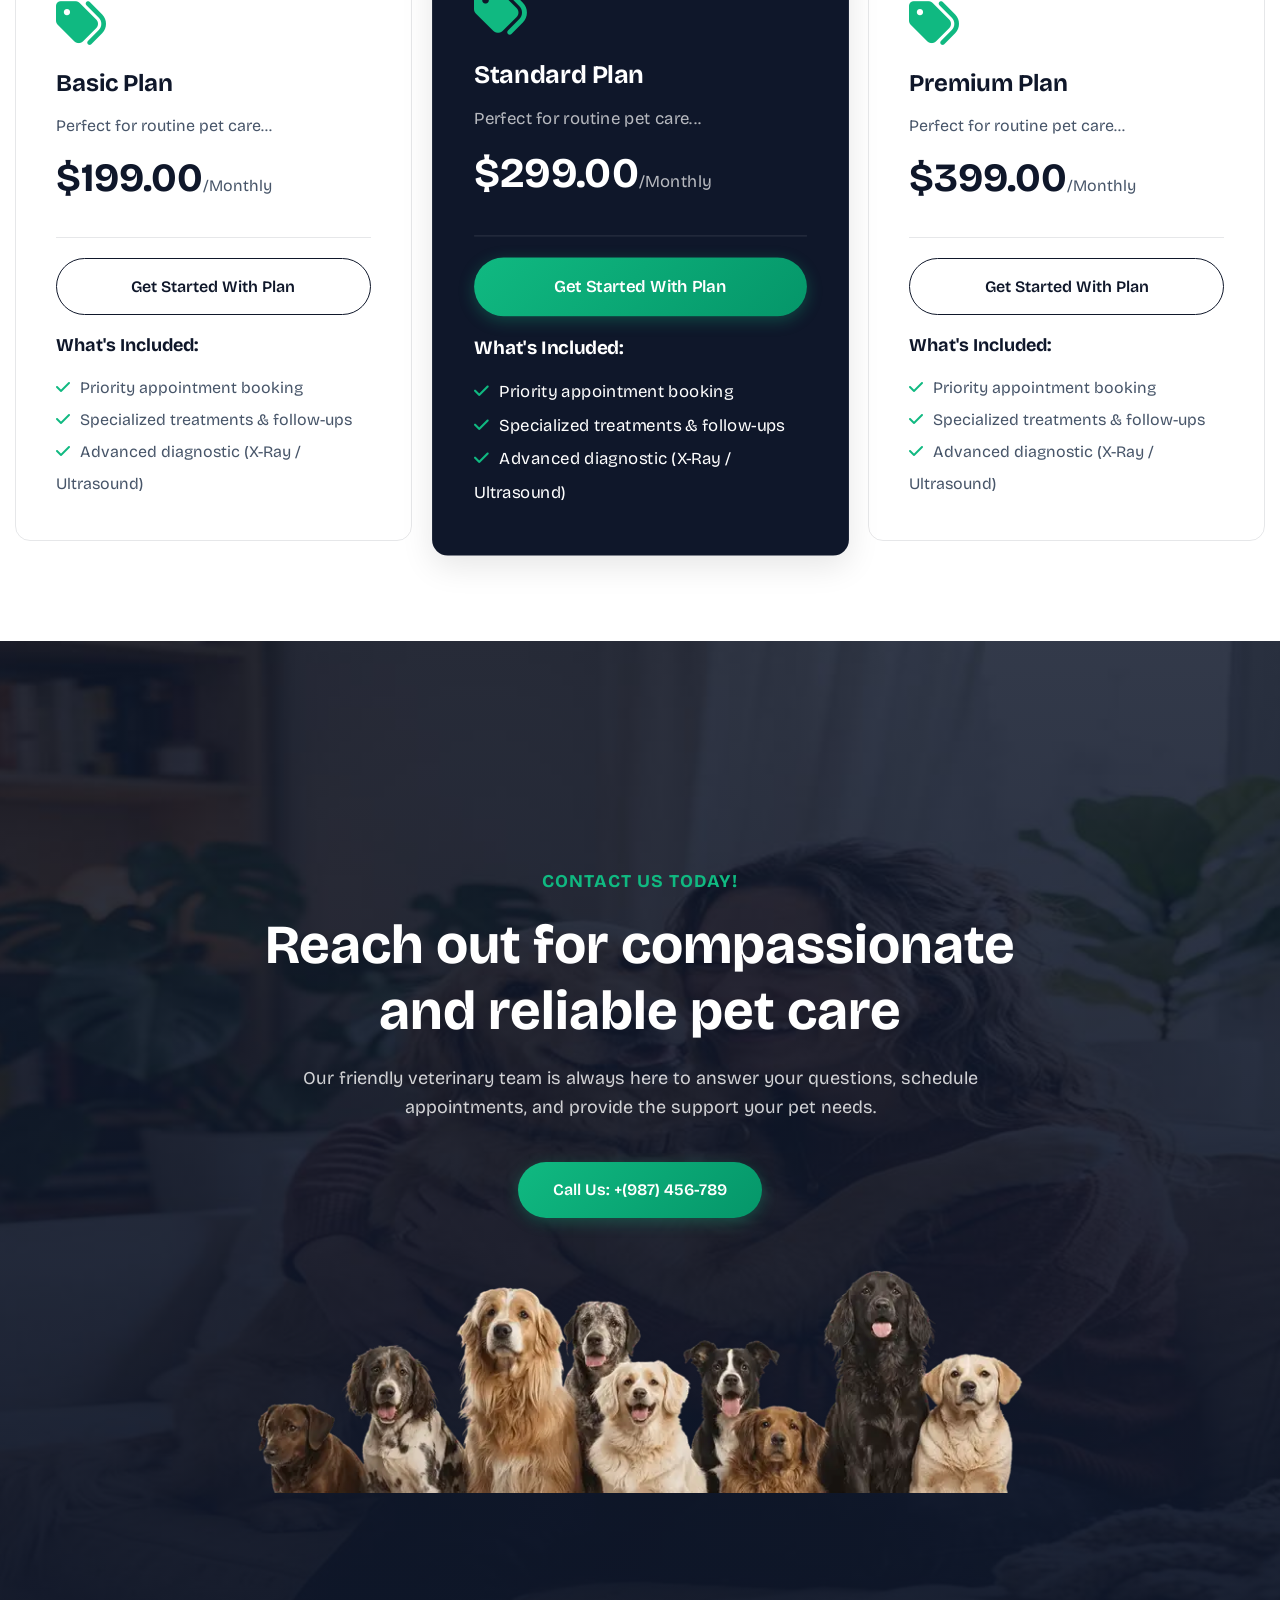
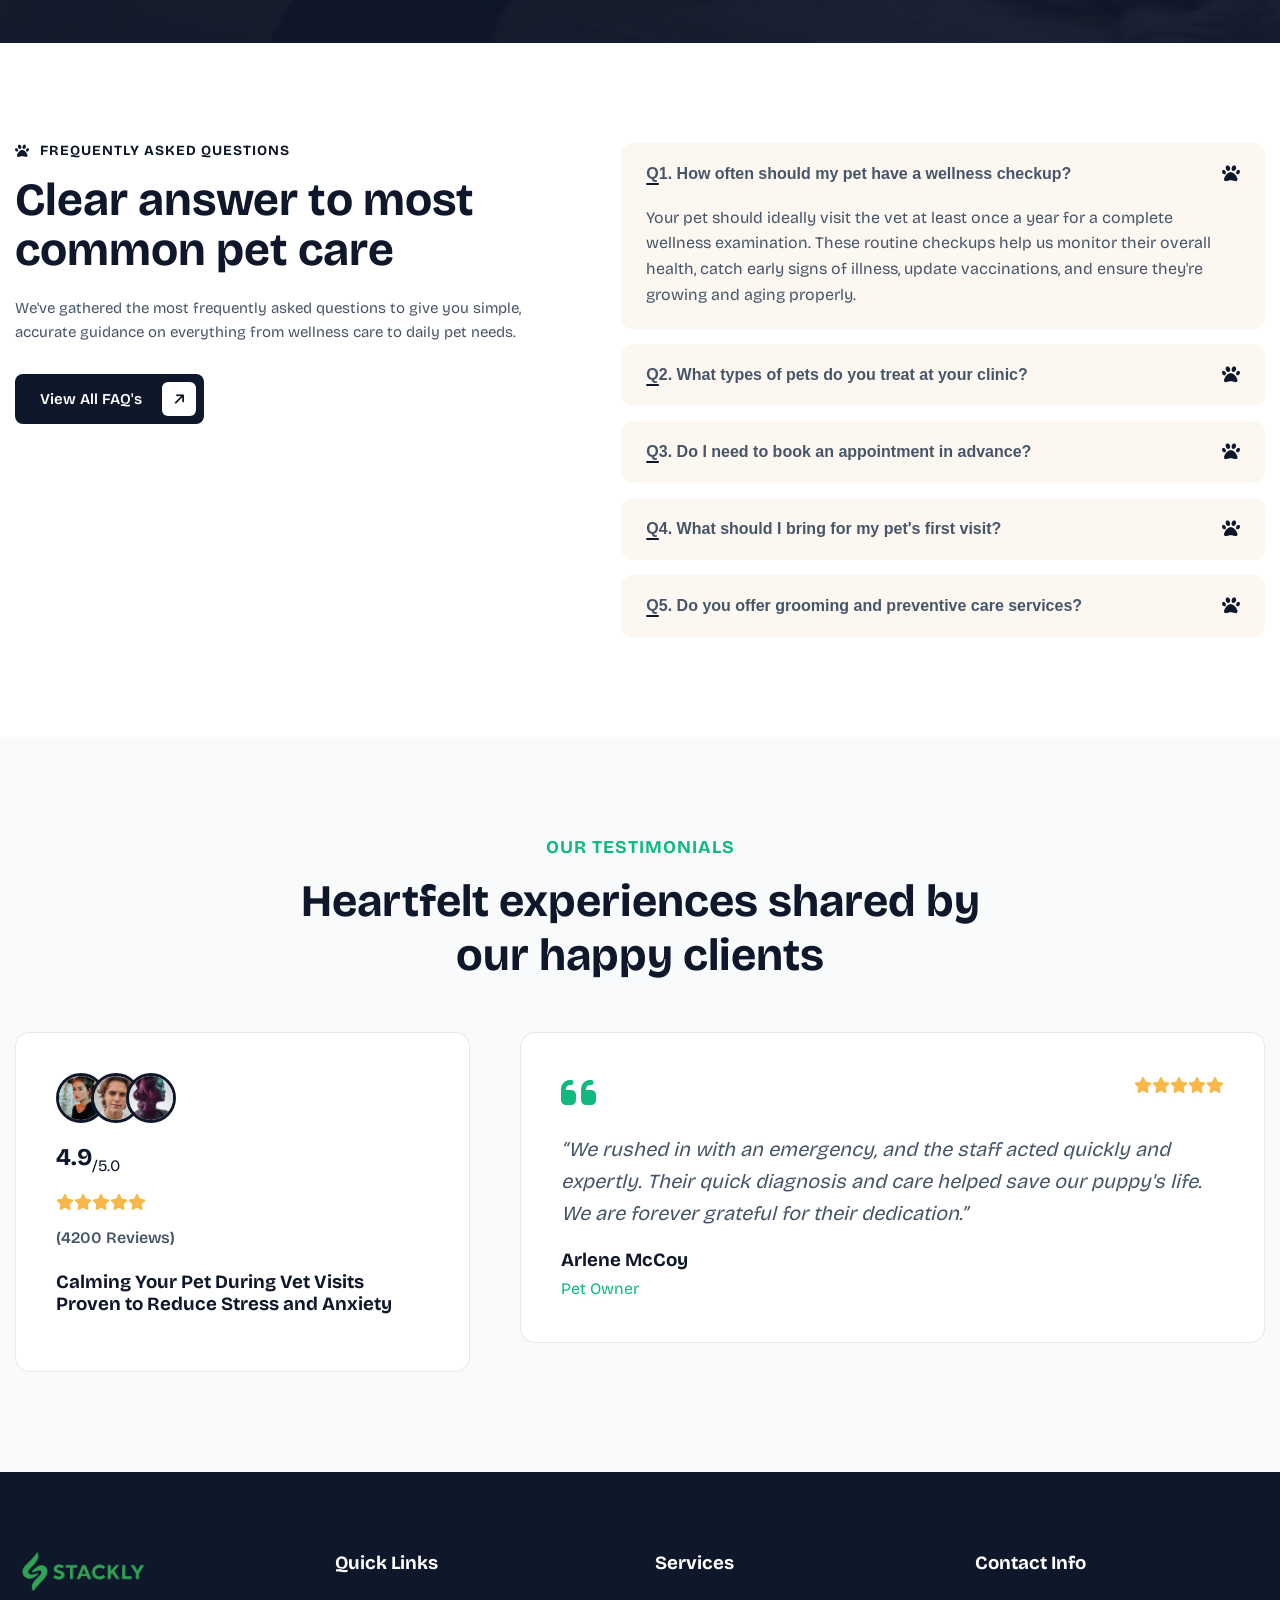
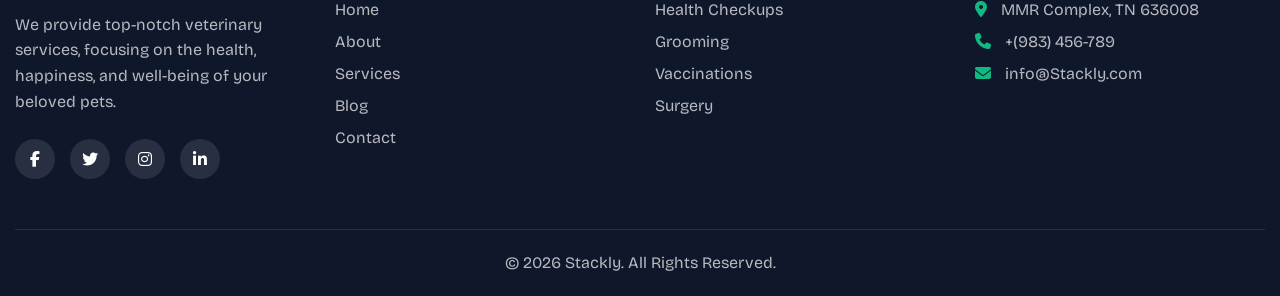
==== commit f1f72aee: "Add files via upload" ====
--- a/index.html
+++ b/index.html
@@ -19,7 +19,7 @@
     <header class="main-header">
         <div class="container header-container">
             <!-- Logo -->
-            <a href="404.html" class="logo">
+            <a href="index.html" class="logo">
                 <img src="images/logo_0045.webp" alt="Stackly Logo">
             </a>
 
@@ -37,7 +37,7 @@
 
             <!-- Header Action -->
             <div class="header-action">
-                <a href="login.html" class="btn btn-highlighted">Login</a>
+                <a href="login.html" class="btn btn-highlighted"><i class="fa-solid fa-user" style="margin-right: 8px;"></i>Login</a>
                 <button class="mobile-toggle"><i class="fa-solid fa-bars"></i></button>
             </div>
         </div>
@@ -63,18 +63,7 @@
                     </div>
                 </div>
 
-                <div class="hero-client-box" data-aos="fade-up" data-aos-delay="800">
-                    <div class="client-images">
-                        <img src="images/author-1.webp" alt="Client 1">
-                        <img src="images/author-2.webp" alt="Client 2">
-                        <img src="images/author-3.webp" alt="Client 3">
-                        <img src="images/author-4.webp" alt="Client 4">
-                        <img src="images/author-5.webp" alt="Client 5">
-                    </div>
-                    <div class="client-content">
-                        <p>We proudly serve pet owners who trust us to provide reliable care, quality products.</p>
-                    </div>
-                </div>
+
             </div>
             <div class="hero-image" data-aos="fade-left" data-aos-duration="1200" data-aos-delay="800">
                 <img src="images/hero-image.webp" alt="Hero Pet Image" class="continuous-float">
@@ -125,7 +114,7 @@
                 </div>
 
                 <div class="about-footer">
-                    <a href="404.html" class="btn btn-dark">More About Us</a>
+                    <a href="about.html" class="btn btn-dark">More About Us</a>
                 </div>
             </div>
         </div>
@@ -575,7 +564,7 @@
             </div>
             
             <div class="testimonial-row" style="display: flex; gap: 50px;">
-                <div class="testimonial-rating-box" style="flex: 1; background: var(--white-color); padding: 40px; border-radius: 15px; border: 1px solid var(--divider-color);">
+                <div class="testimonial-rating-box" data-aos="fade-right" data-aos-duration="1000" style="flex: 1; background: var(--white-color); padding: 40px; border-radius: 15px; border: 1px solid var(--divider-color);">
                     <div class="client-images" style="margin-bottom: 20px;">
                         <img src="images/author-1.webp" alt="Client 1">
                         <img src="images/author-2.webp" alt="Client 2">
@@ -588,7 +577,7 @@
                     <p style="font-weight: 600;">(4200 Reviews)</p>
                     <h3 style="margin-top: 20px;">Calming Your Pet During Vet Visits Proven to Reduce Stress and Anxiety</h3>
                 </div>
-                <div class="testimonial-slider" style="flex: 2;">
+                <div class="testimonial-slider" data-aos="fade-left" data-aos-duration="1000" style="flex: 2;">
                     <div class="testimonial-item" style="background: var(--white-color); padding: 40px; border-radius: 15px; border: 1px solid var(--divider-color);">
                         <div class="header" style="display: flex; justify-content: space-between; margin-bottom: 20px;">
                             <i class="fa-solid fa-quote-left" style="font-size: 40px; color: var(--accent-color);"></i>
--- a/css/style.css
+++ b/css/style.css
@@ -129,30 +129,30 @@
     align-items: center;
 }
 
-.logo img {
-    height: 40px;
-}
-
-.main-nav .nav-menu {
-    display: flex;
-    align-items: center;
-    gap: 30px;
-}
-
-.main-nav .nav-menu a {
-    color: var(--primary-color);
-    font-weight: 600;
-    position: relative;
-}
-
-.main-nav .nav-menu a:hover,
-.main-nav .nav-menu a.active {
-    color: var(--accent-color);
-}
-
-.header-action {
-    display: flex;
-    align-items: center;
+.logo img {
+    height: 40px;
+}
+
+.main-nav .nav-menu {
+    display: flex;
+    align-items: center;
+    gap: 30px;
+}
+
+.main-nav .nav-menu a {
+    color: var(--accent-color); /* Green */
+    font-weight: 600;
+    position: relative;
+}
+
+.main-nav .nav-menu a:hover,
+.main-nav .nav-menu a.active {
+    color: #EF4444; /* Light Red */
+}
+
+.header-action {
+    display: flex;
+    align-items: center;
     gap: 20px;
 }
 
@@ -275,29 +275,31 @@
     line-height: 1.4;
 }
 
-.hero-image {
-    flex: 1;
-}
-
-.hero-image img {
-    width: 100%;
-}
-
-@media (max-width: 991px) {
-    .main-nav {
-        display: none;
-    }
-    .mobile-toggle {
-        display: block;
-    }
-    .hero-container {
-        flex-direction: column;
-        text-align: center;
-    }
-    .hero-actions {
-        justify-content: center;
-        flex-wrap: wrap;
-    }
+.hero-image {
+    flex: 1;
+}
+.hero-image img {
+    width: 100%;
+}
+
+@media (max-width: 991px) {
+    .main-nav {
+        display: none;
+    }
+    .mobile-toggle {
+        display: block;
+    }
+    .header-action .btn {
+        display: none !important;
+    }
+    .hero-container {
+        flex-direction: column;
+        text-align: center;
+    }
+    .hero-actions {
+        justify-content: center;
+        flex-wrap: wrap;
+    }
     .client-images {
         justify-content: center;
     }
@@ -1780,3 +1782,53 @@
         letter-spacing: normal;
     }
 }
+/* CTA Card Mobile Fix */
+@media (max-width: 991px) {
+    .cta-card {
+        display: flex !important;
+        flex-direction: column !important;
+        text-align: center !important;
+        padding: 40px 20px 0 20px !important;
+        overflow: hidden !important;
+        background-color: var(--primary-color) !important;
+        color: var(--white-color) !important;
+    }
+    .cta-content {
+        width: 100% !important;
+        margin-bottom: 30px !important;
+        z-index: 2 !important;
+        position: relative !important;
+    }
+    .cta-content h3 {
+        font-size: 24px !important;
+        line-height: 1.3 !important;
+        margin-bottom: 15px !important;
+        color: var(--white-color) !important;
+    }
+    .cta-content p {
+        font-size: 14px !important;
+        margin-bottom: 15px !important;
+        color: rgba(255, 255, 255, 0.9) !important;
+    }
+    .cta-card .phone {
+        color: var(--white-color) !important;
+    }
+    .cta-image {
+        width: 100% !important;
+        display: flex !important;
+        justify-content: center !important;
+        align-items: flex-end !important;
+        z-index: 1 !important;
+    }
+    .cta-image img {
+        max-width: 100% !important;
+        height: auto !important;
+    }
+}
+/* Fix for Hero Client Box Overlap */
+.client-images {
+    flex-shrink: 0 !important;
+}
+.client-content {
+    padding-left: 15px !important;
+}
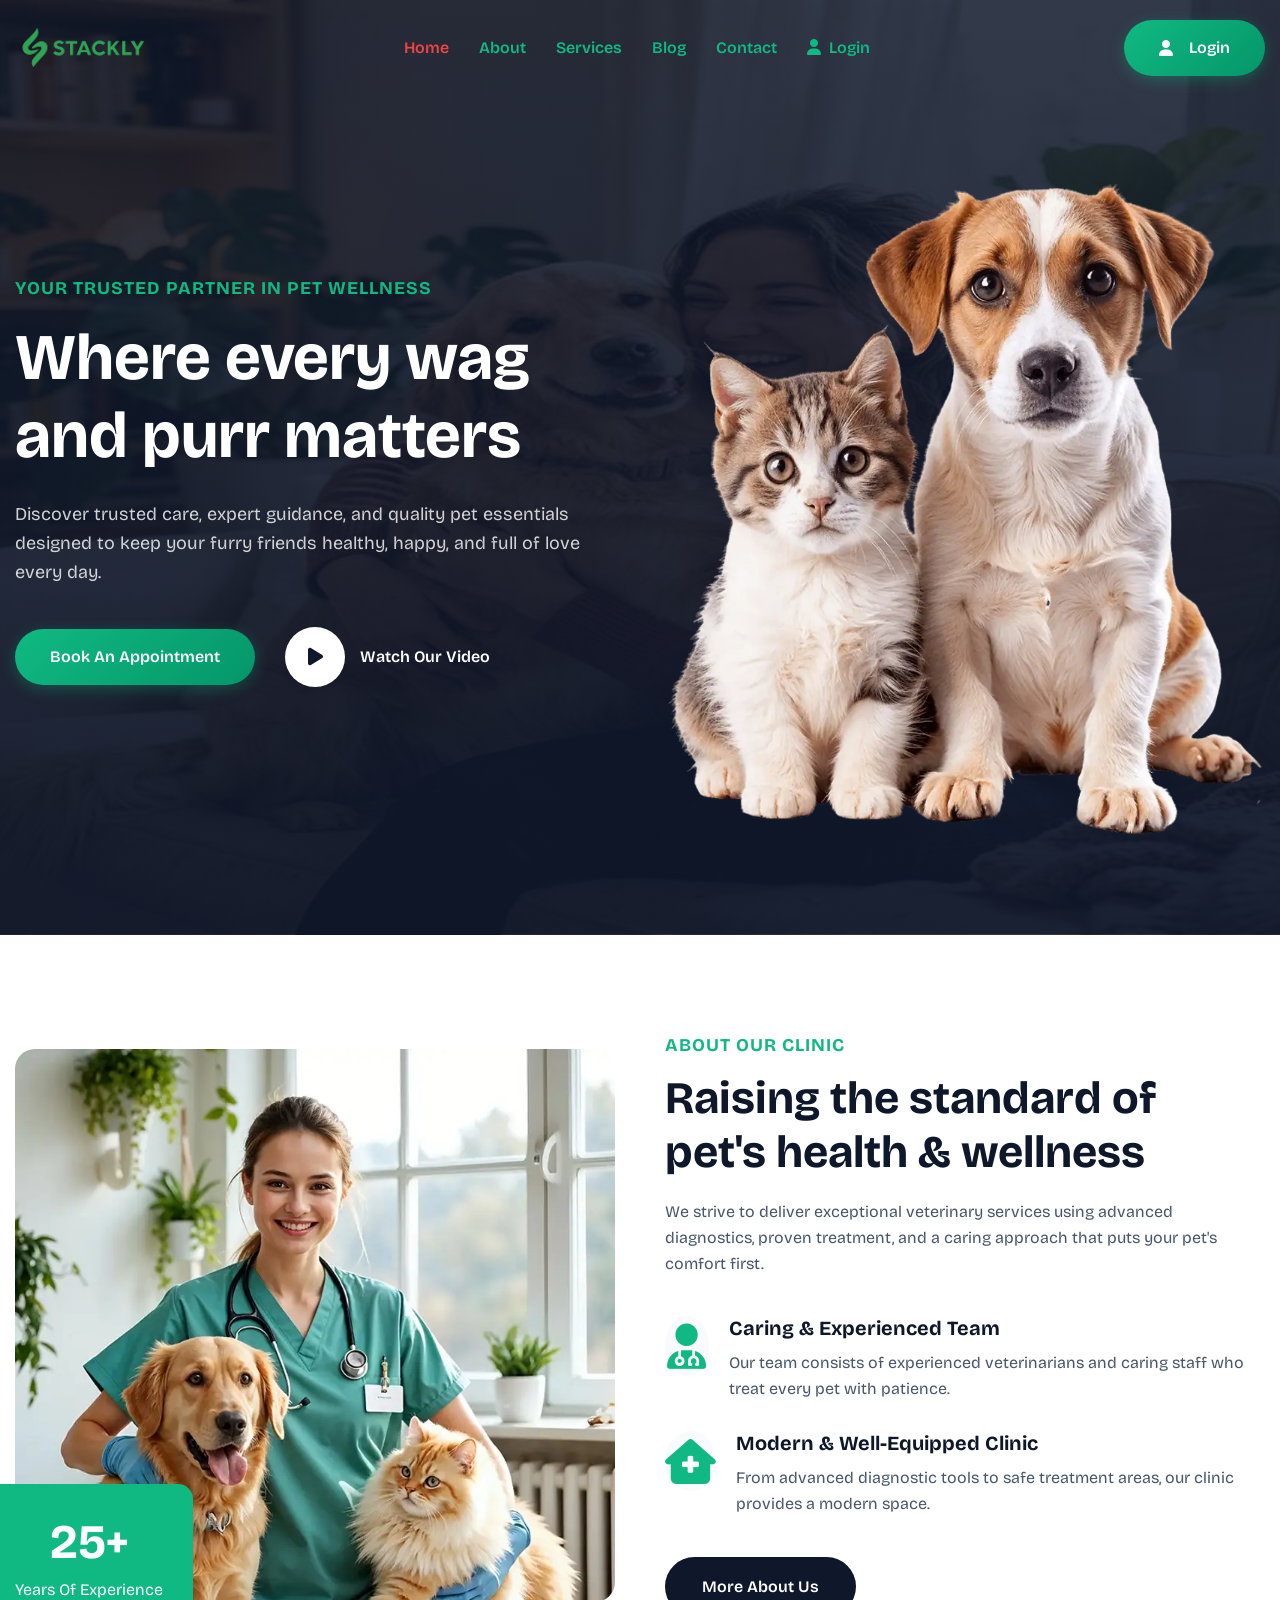
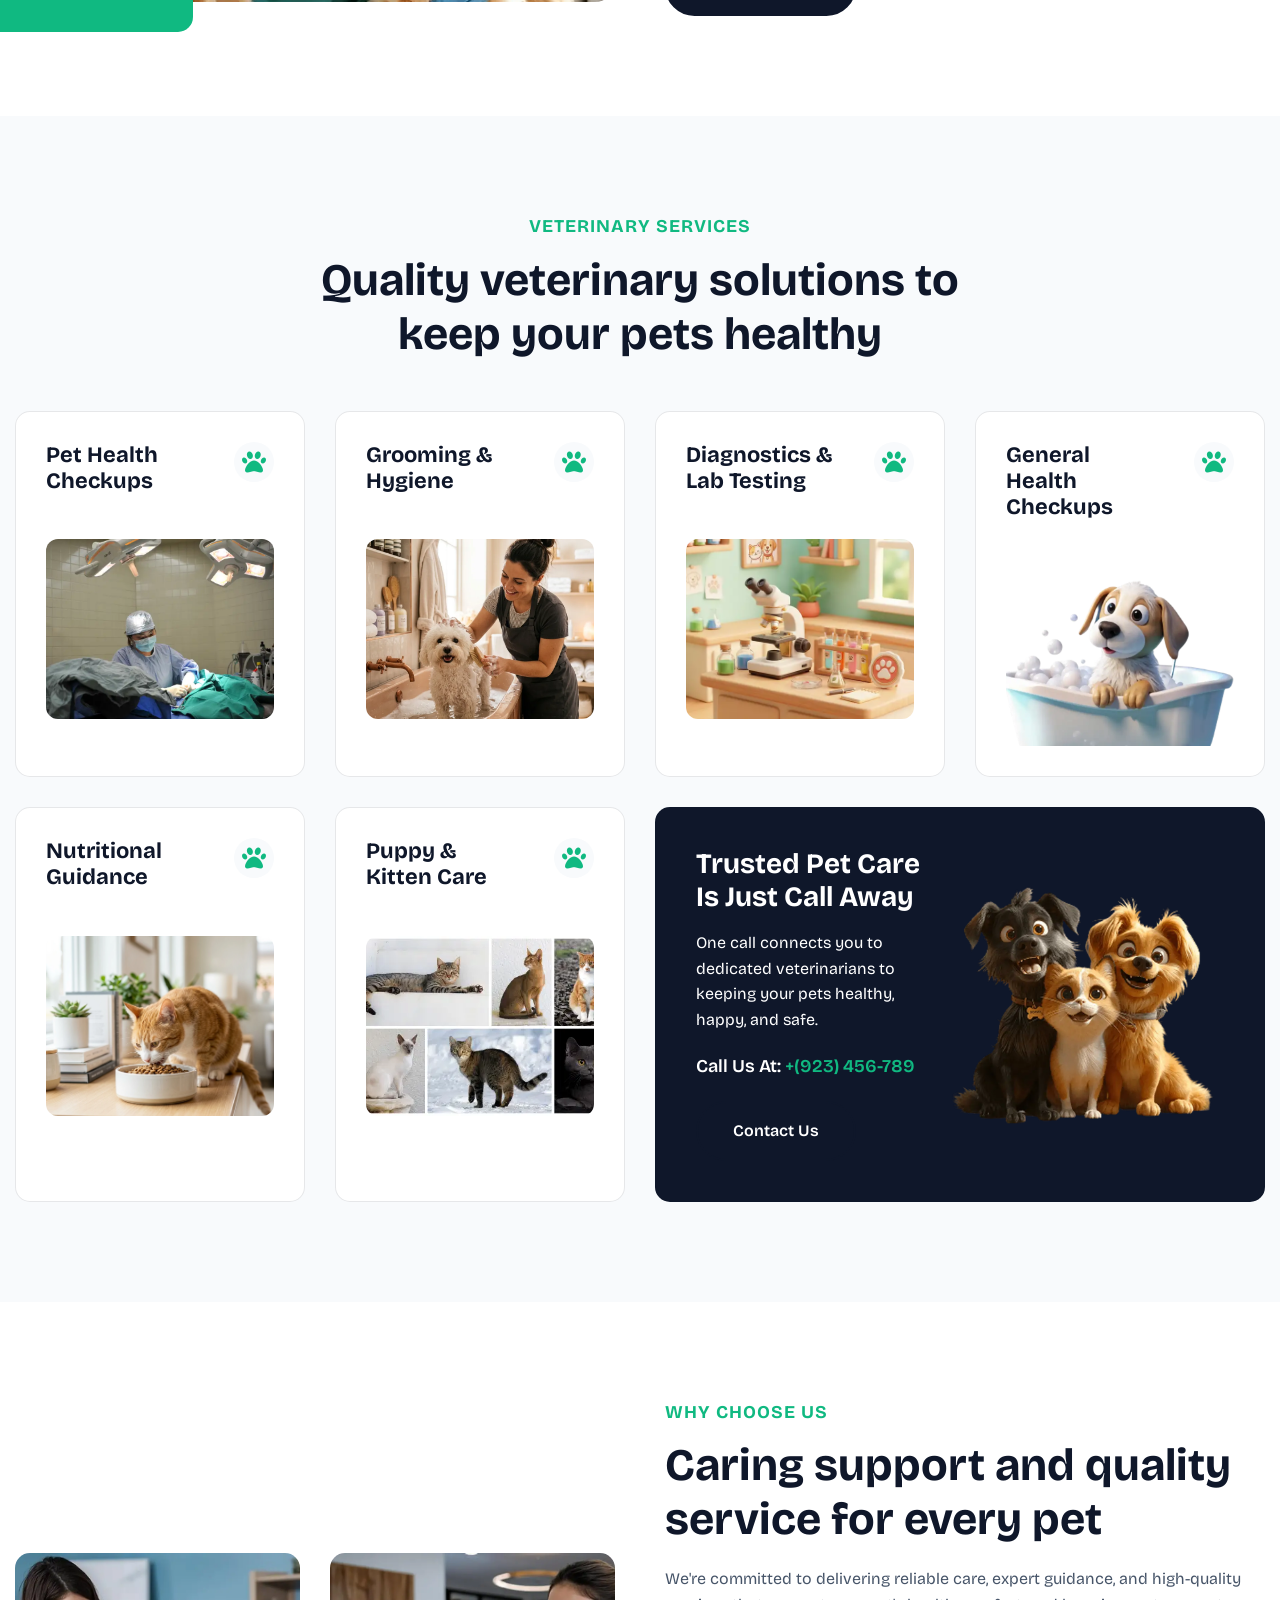
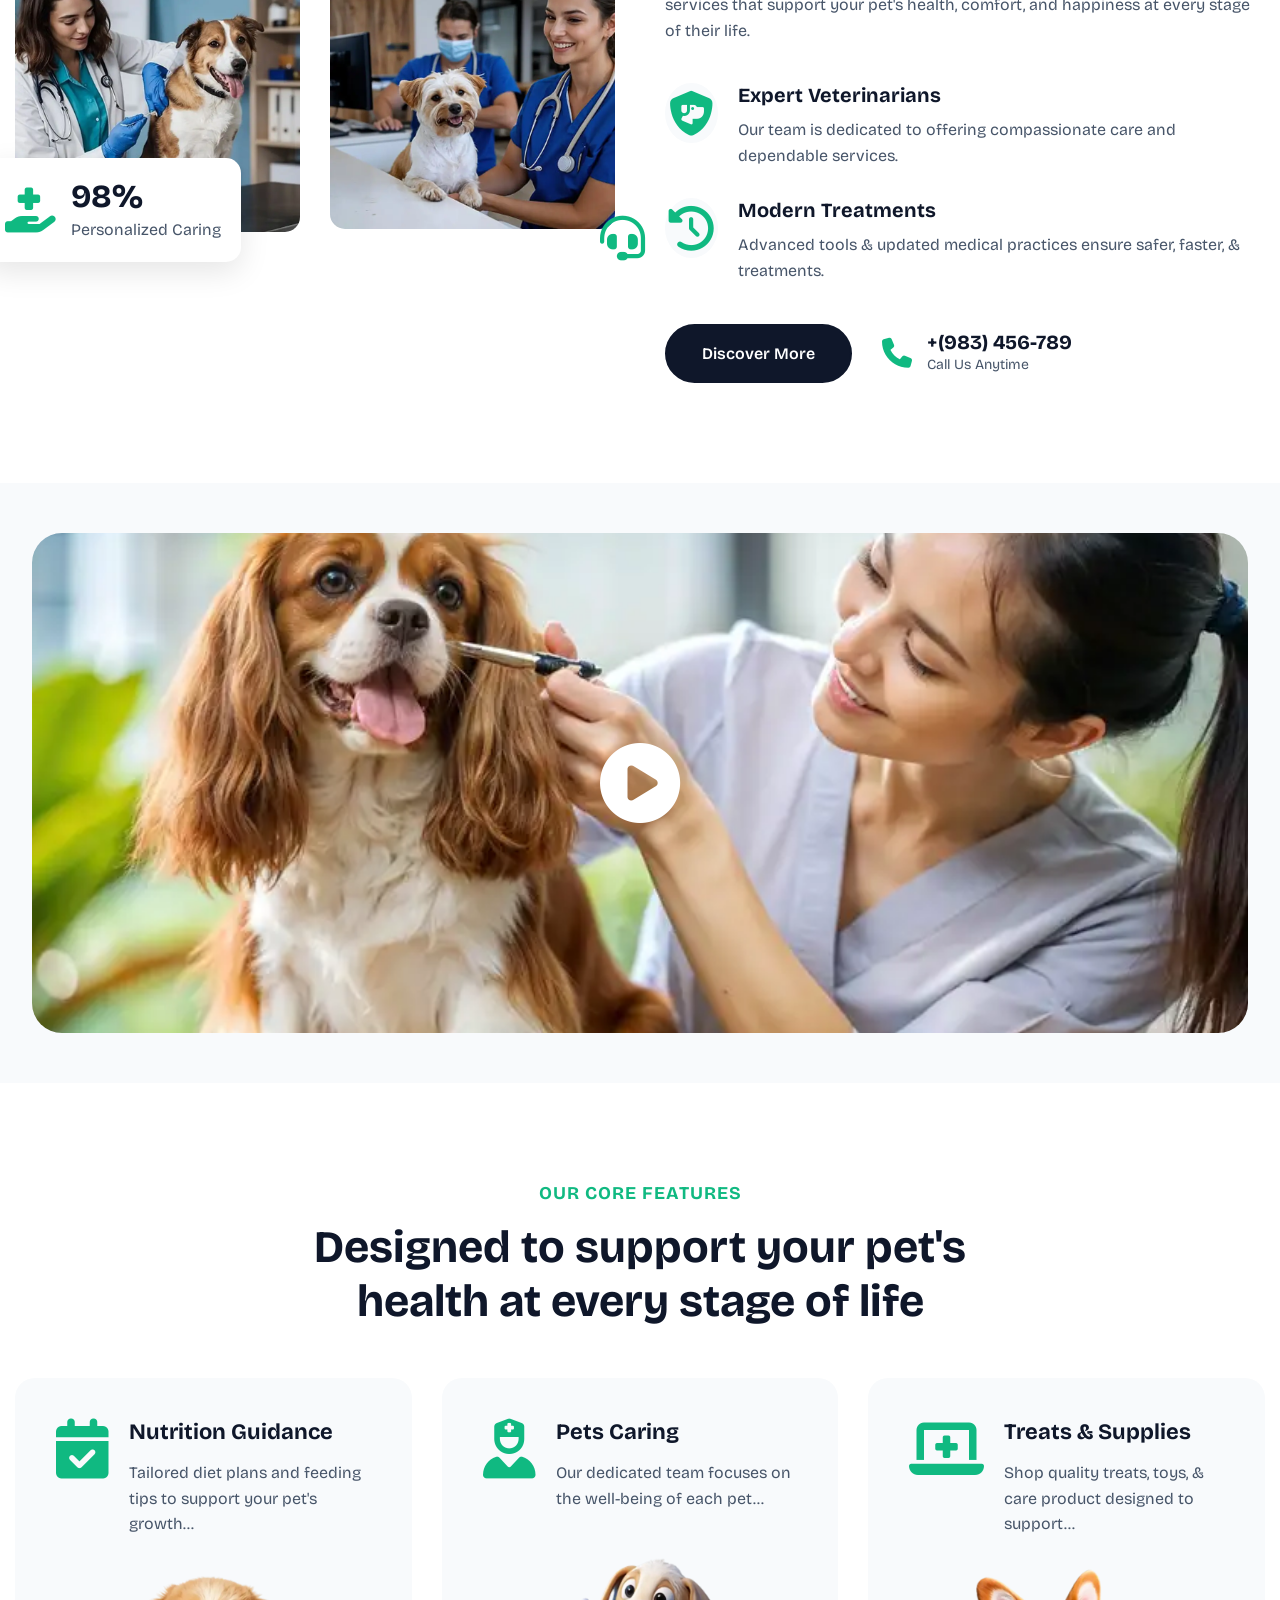
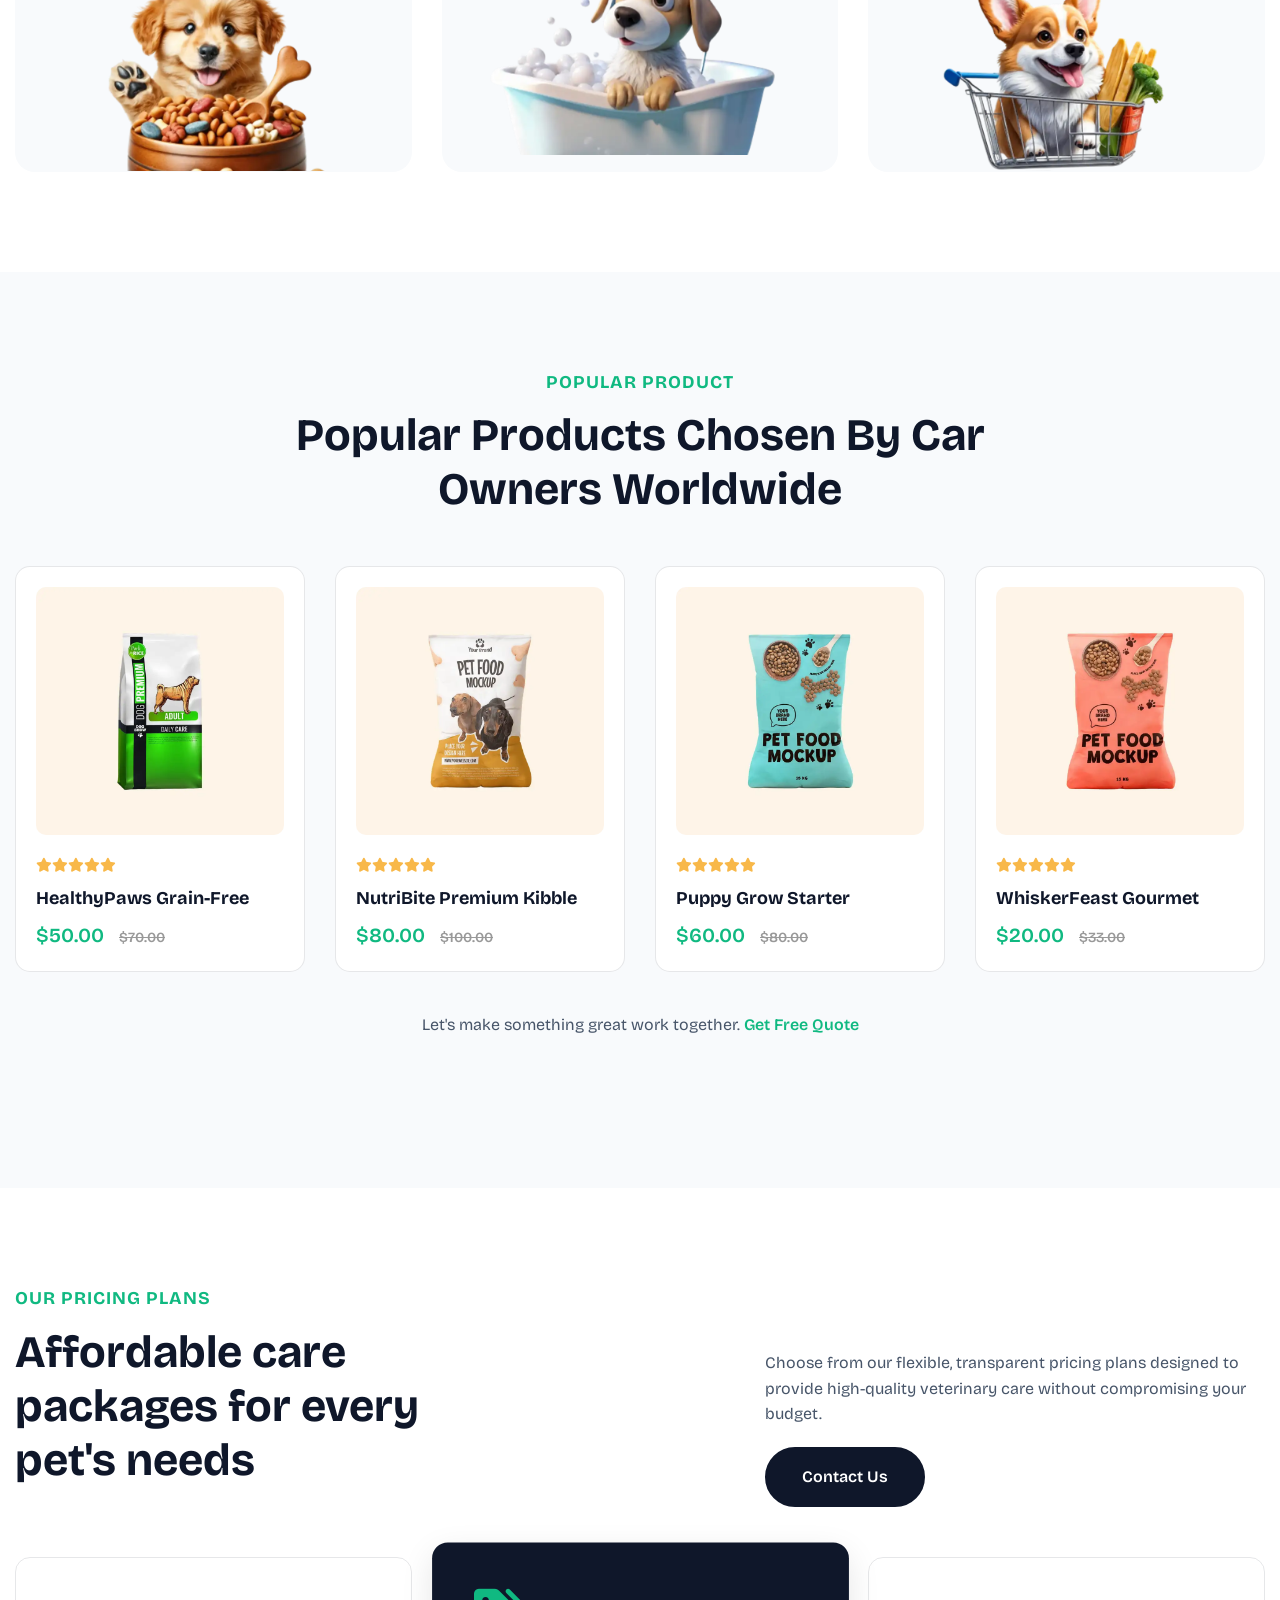
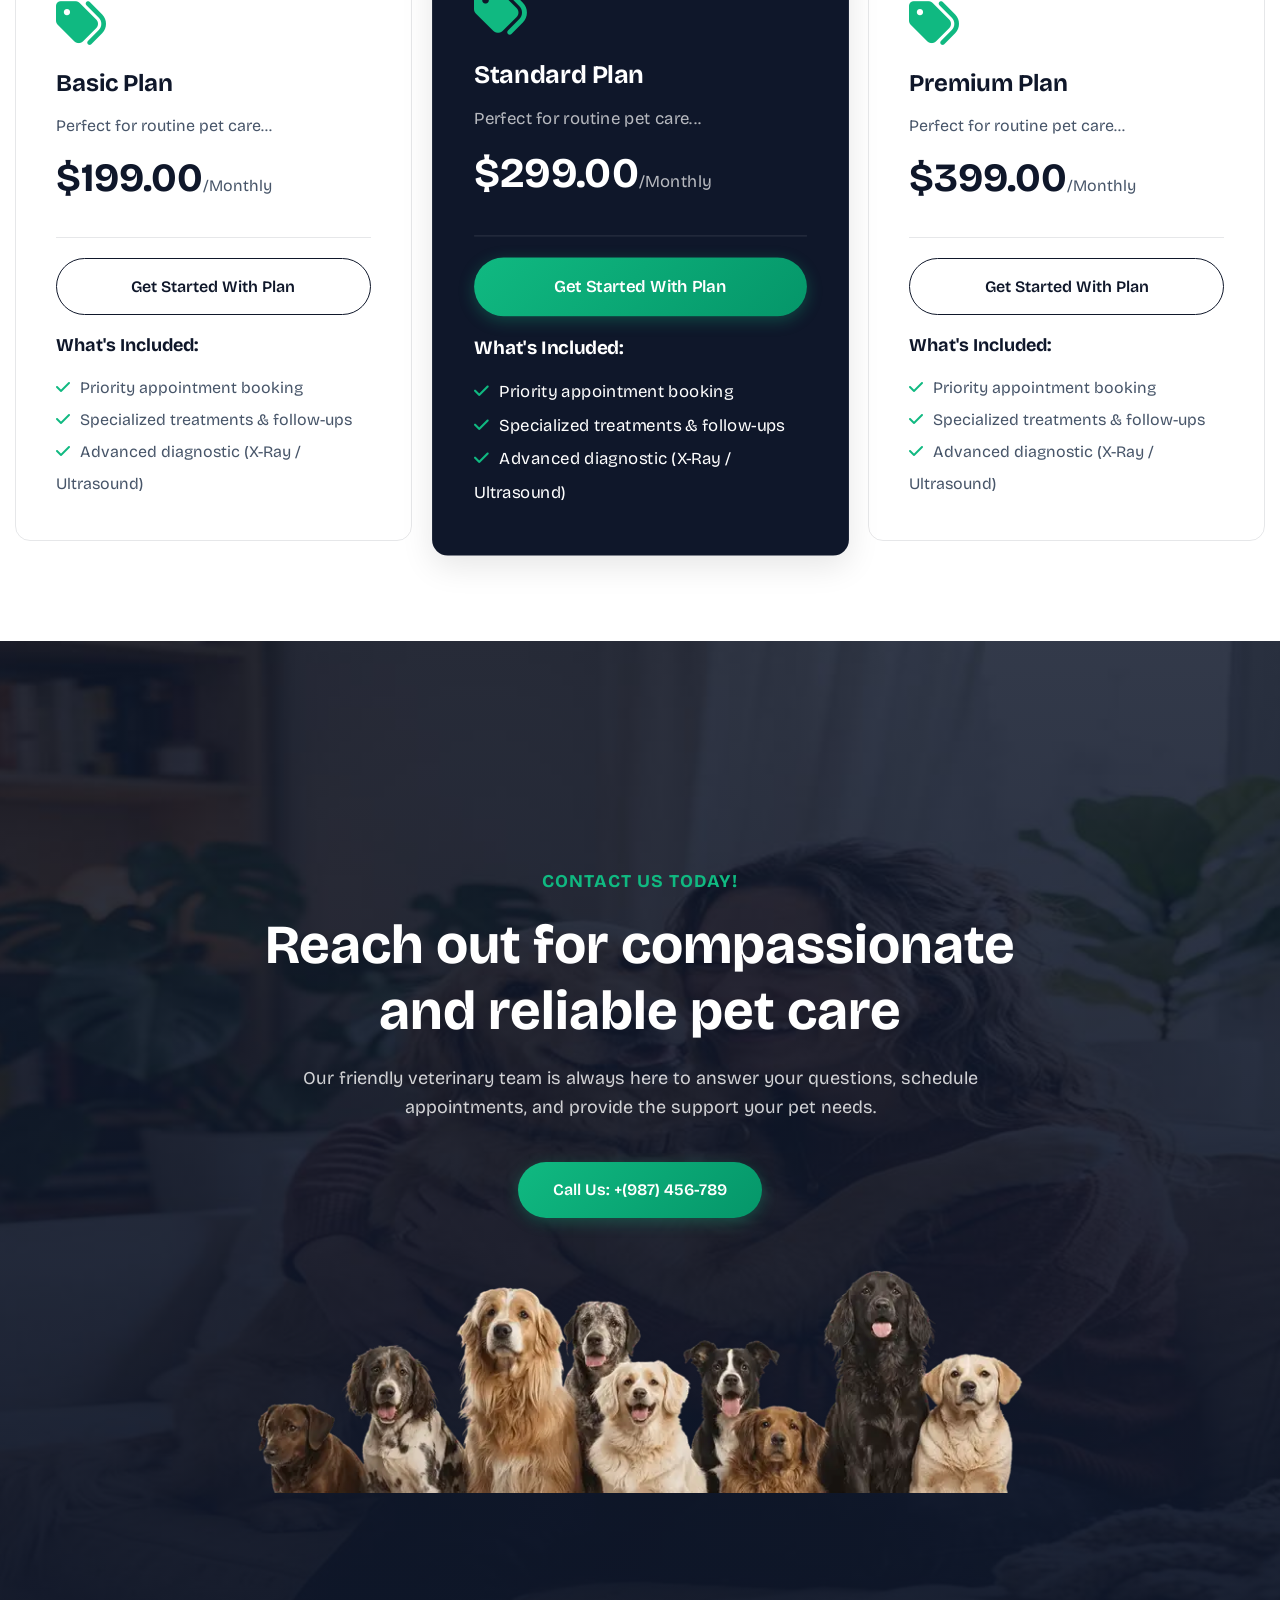
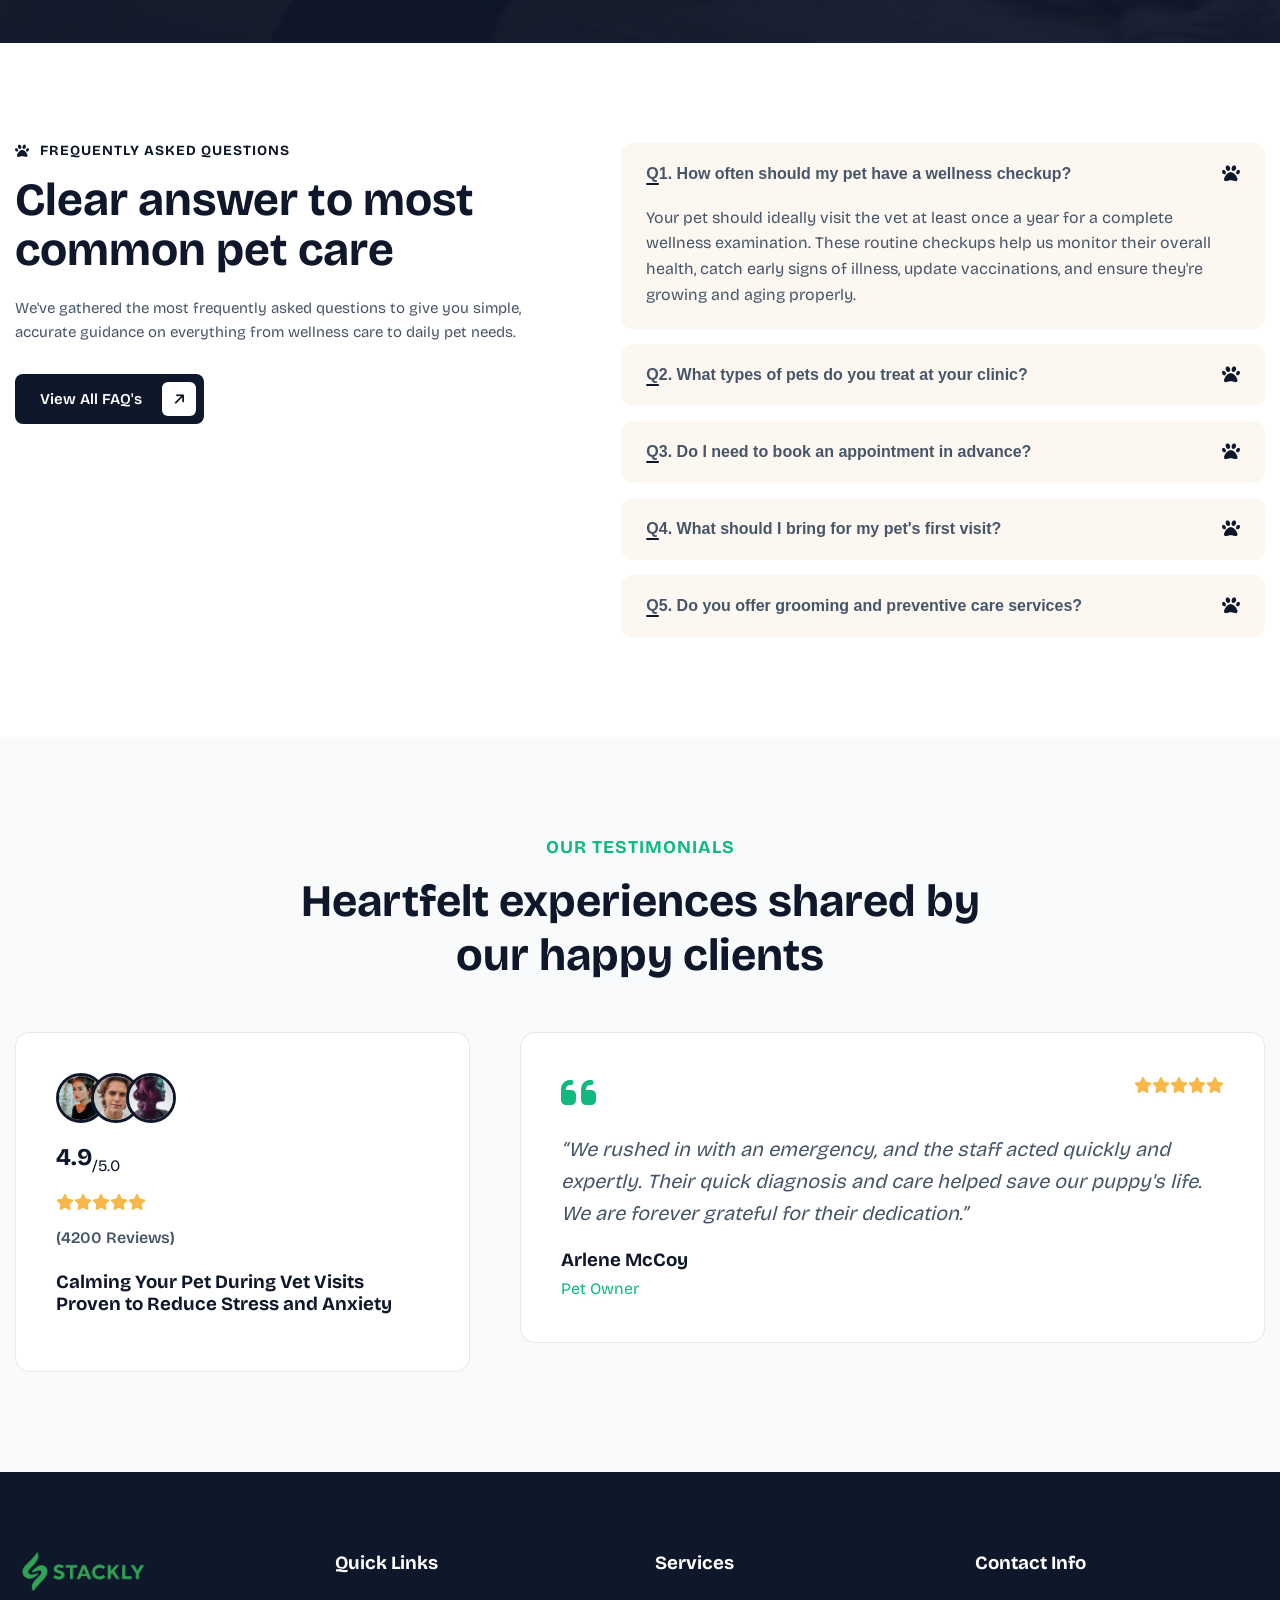
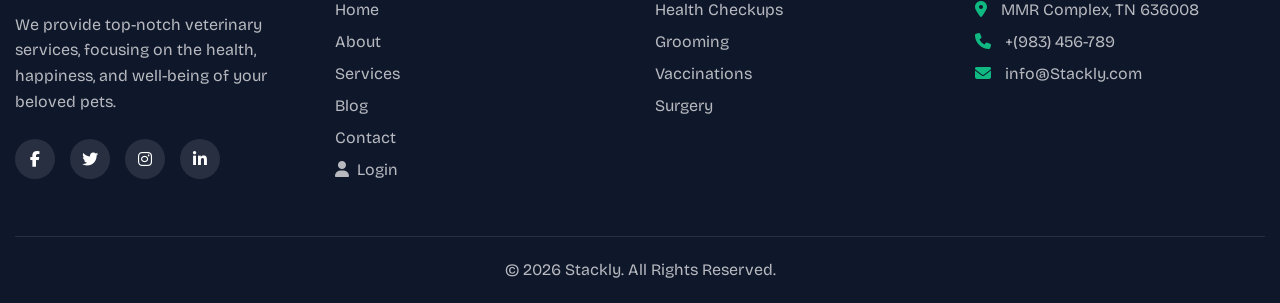
==== commit c3f0964c: "Add files via upload" ====
--- a/index.html
+++ b/index.html
@@ -31,7 +31,8 @@
                     <li><a href="services.html">Services</a></li>
                     <li><a href="blog.html">Blog</a></li>
                     
-                    <li><a href="contact.html">Contact</a></li>
+                    <li><a href="contact.html">Contact</a></li>
+                    <li class="mobile-login"><a href="login.html"><i class="fa-solid fa-user" style="margin-right: 8px;"></i>Login</a></li>
                 </ul>
             </nav>
 
@@ -618,7 +619,8 @@
                         <li><a href="about.html">About </a></li>
                         <li><a href="service.html">Services</a></li>
                         <li><a href="blog.html">Blog</a></li>
-                        <li><a href="contact.html">Contact</a></li>
+                        <li><a href="contact.html">Contact</a></li>
+                    <li class="mobile-login"><a href="login.html"><i class="fa-solid fa-user" style="margin-right: 8px;"></i>Login</a></li>
                     </ul>
                 </div>
                 <div class="footer-widget">
--- a/css/style.css
+++ b/css/style.css
@@ -1832,3 +1832,13 @@
 .client-content {
     padding-left: 15px !important;
 }
+
+/* Mobile login menu item */
+.mobile-login {
+    display: none;
+}
+@media (max-width: 991px) {
+    .mobile-login {
+        display: block !important;
+    }
+}
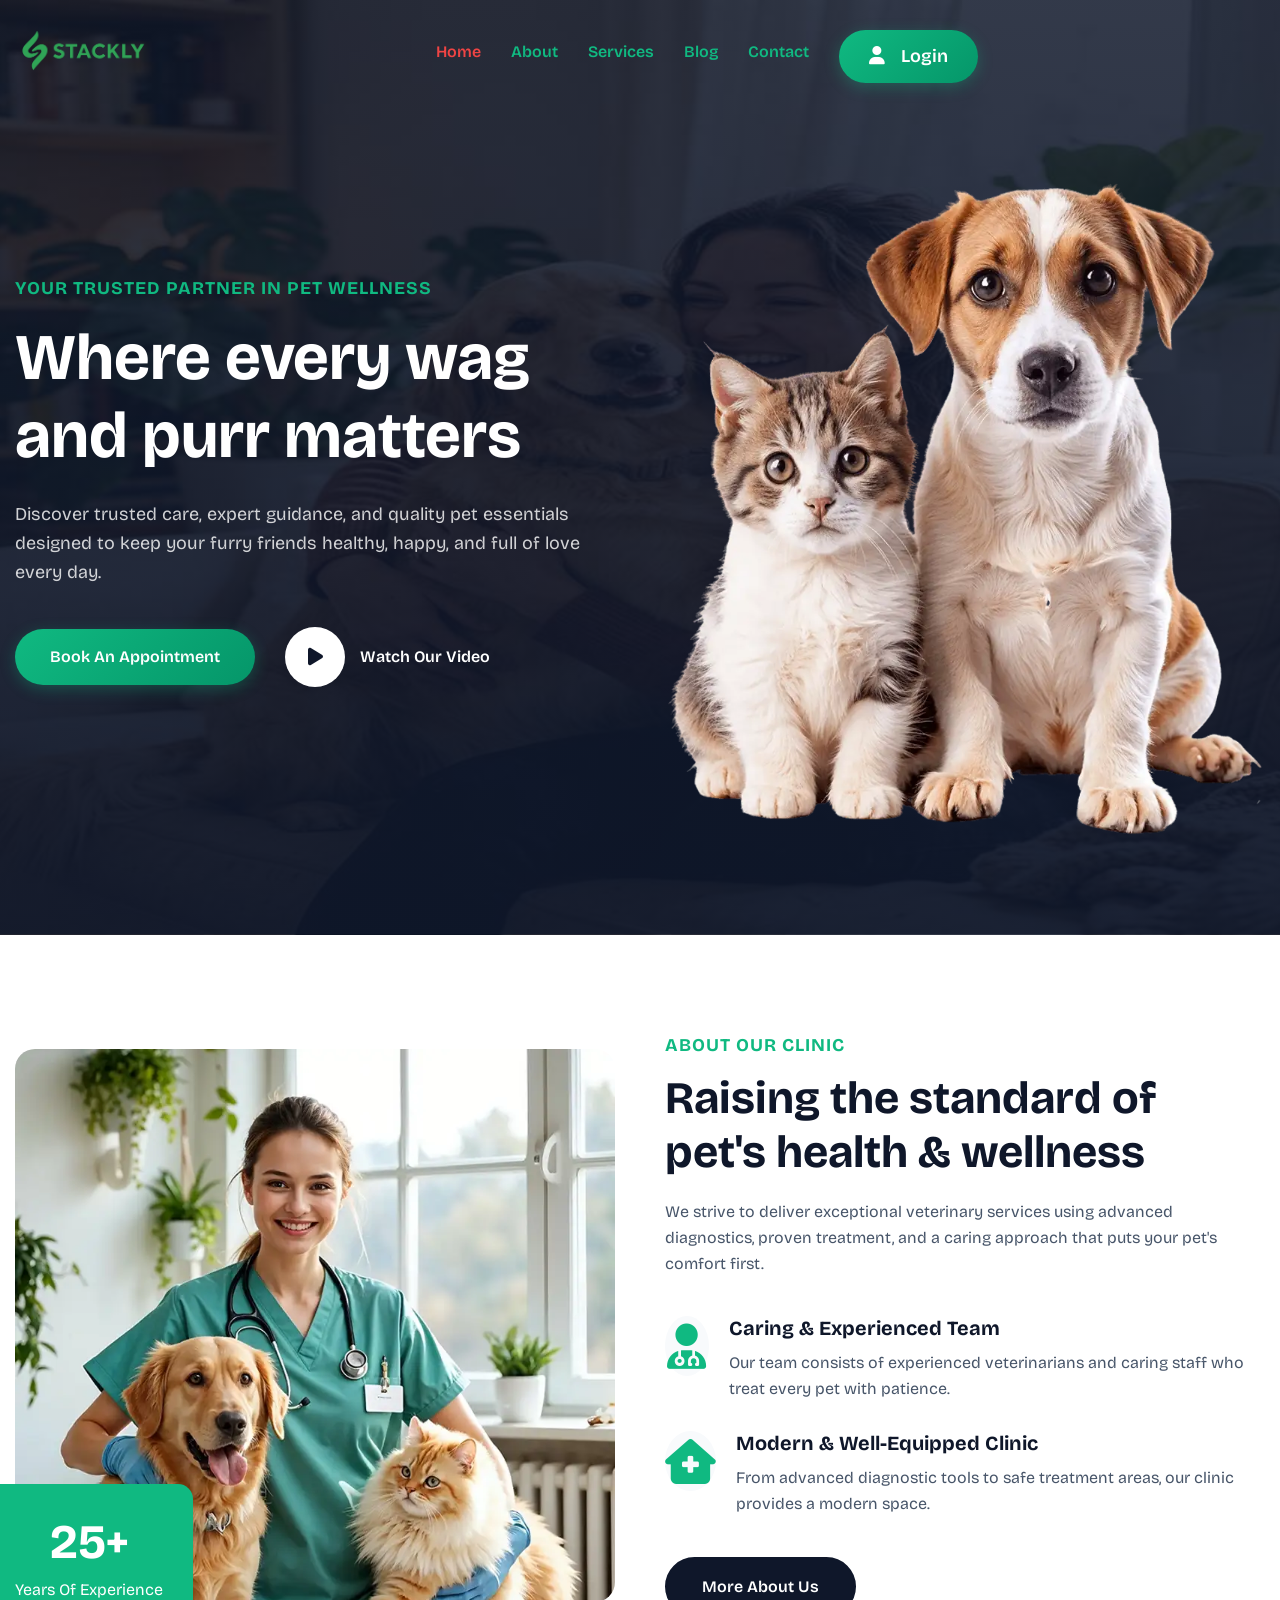
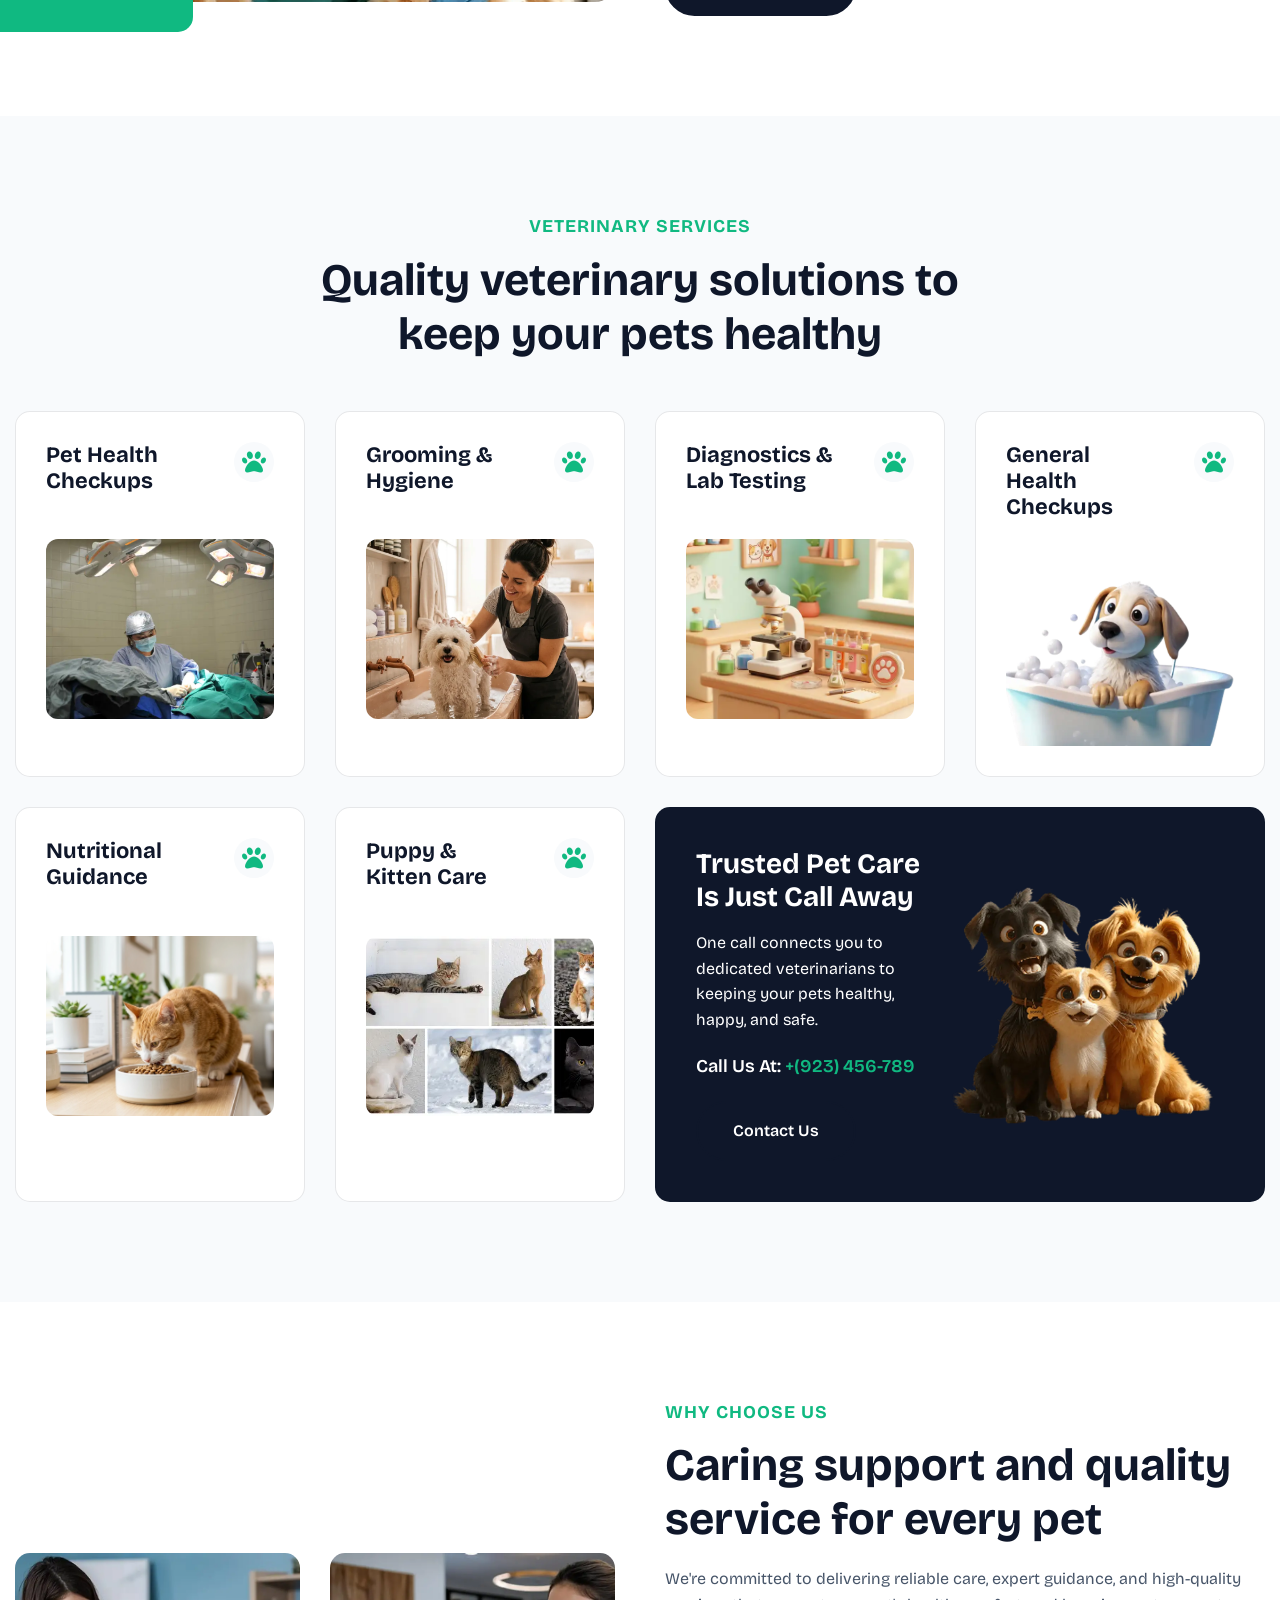
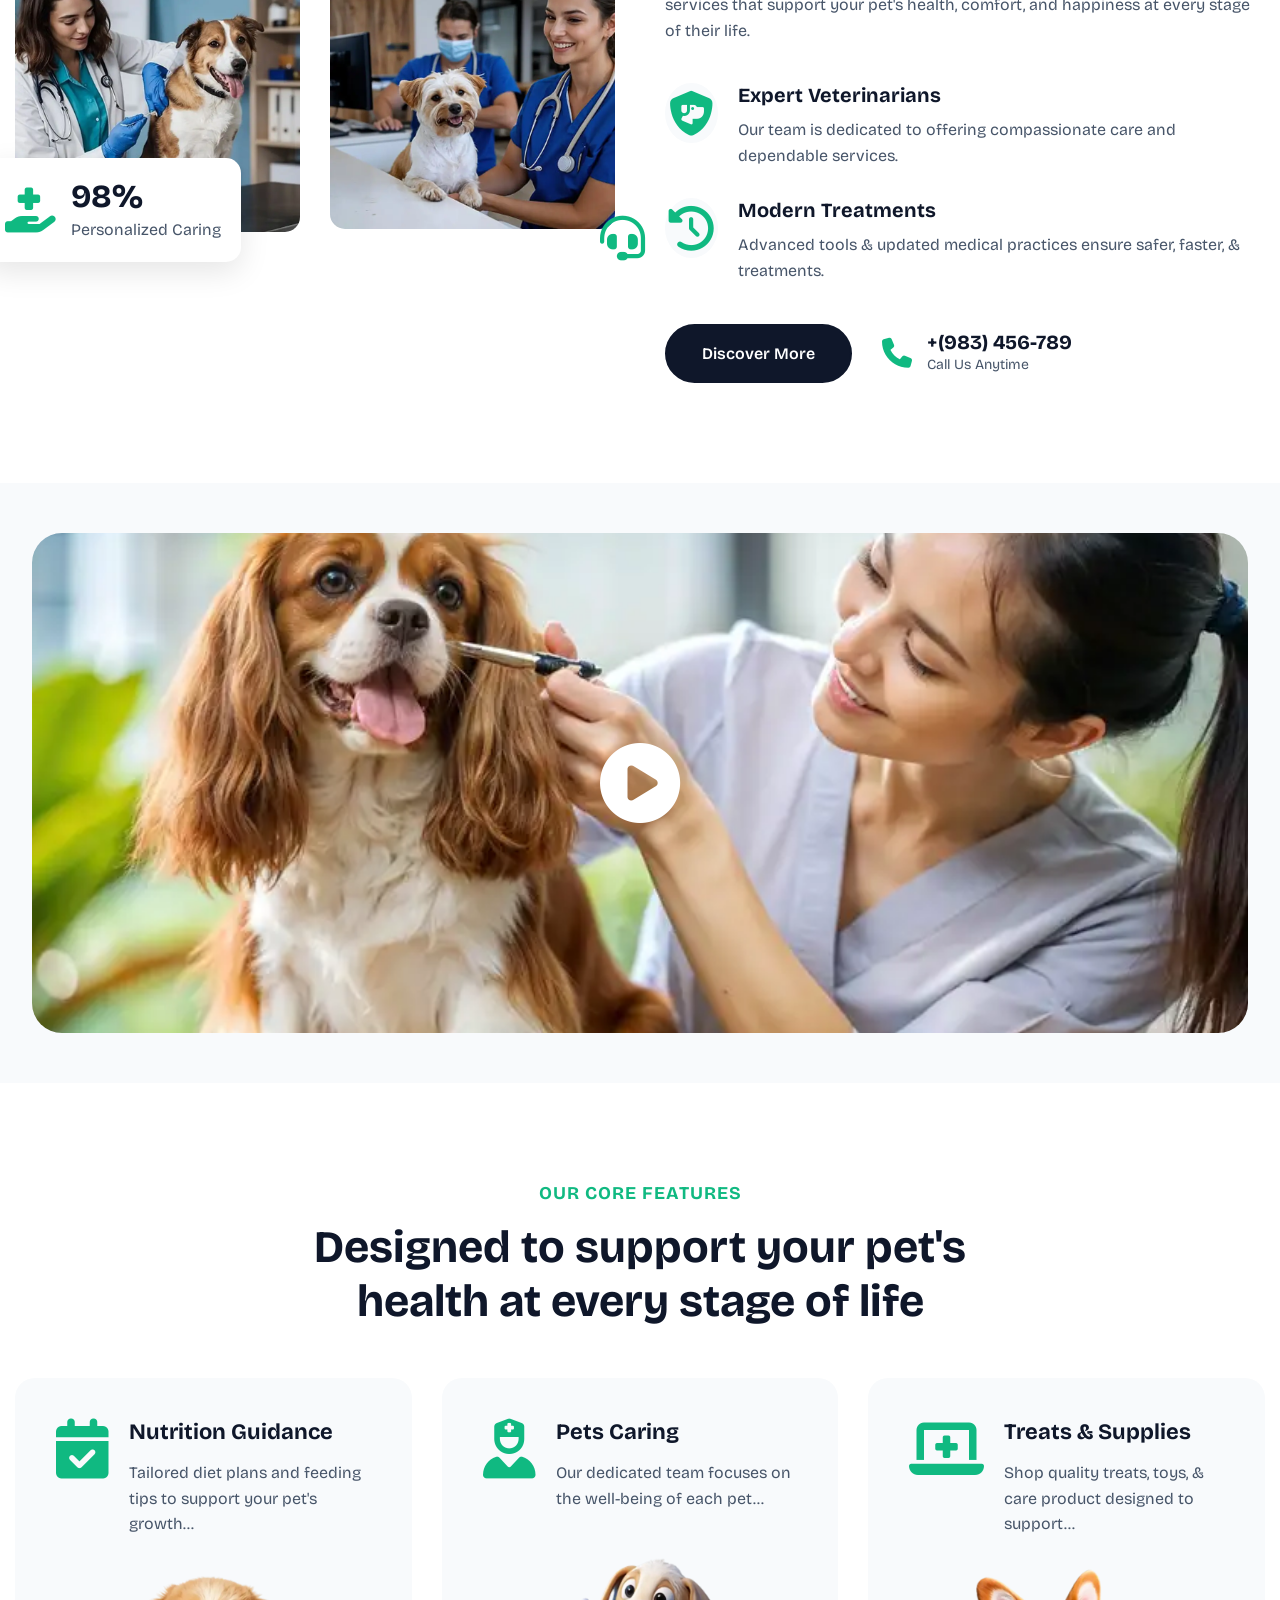
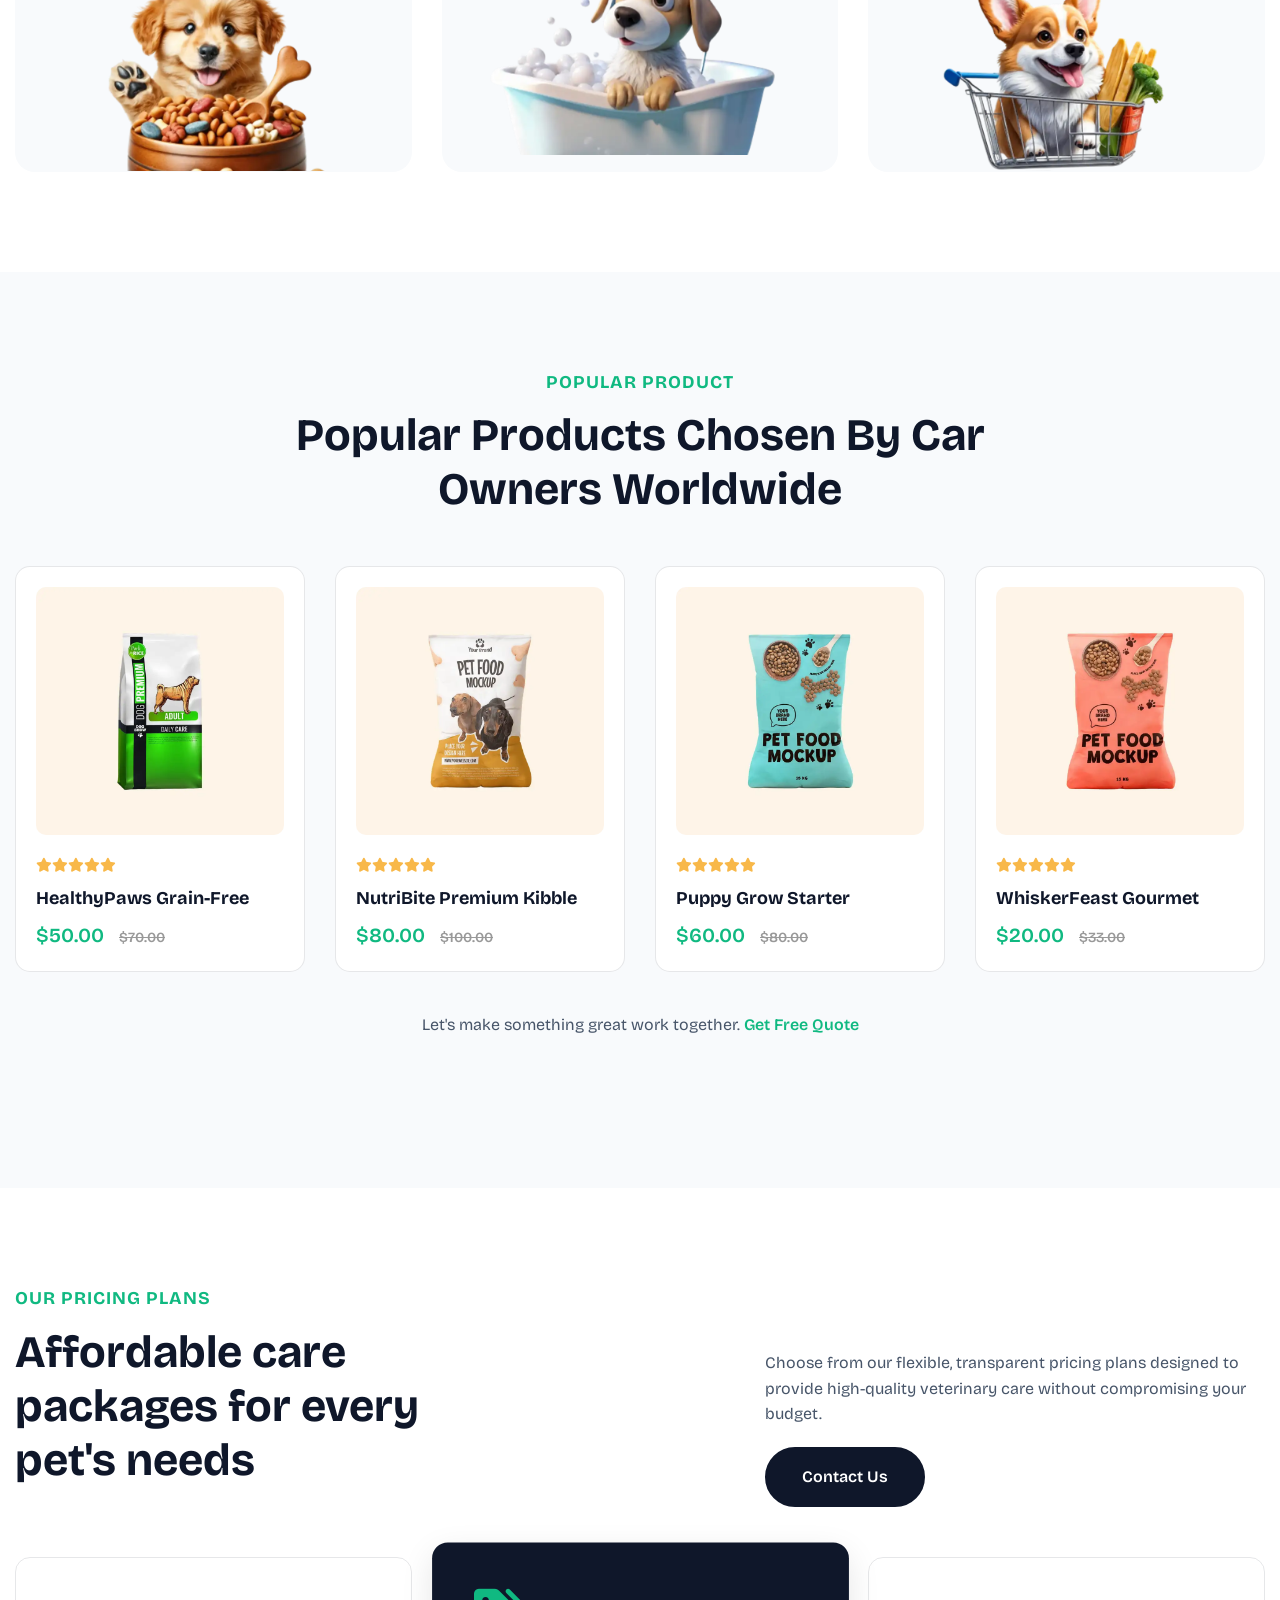
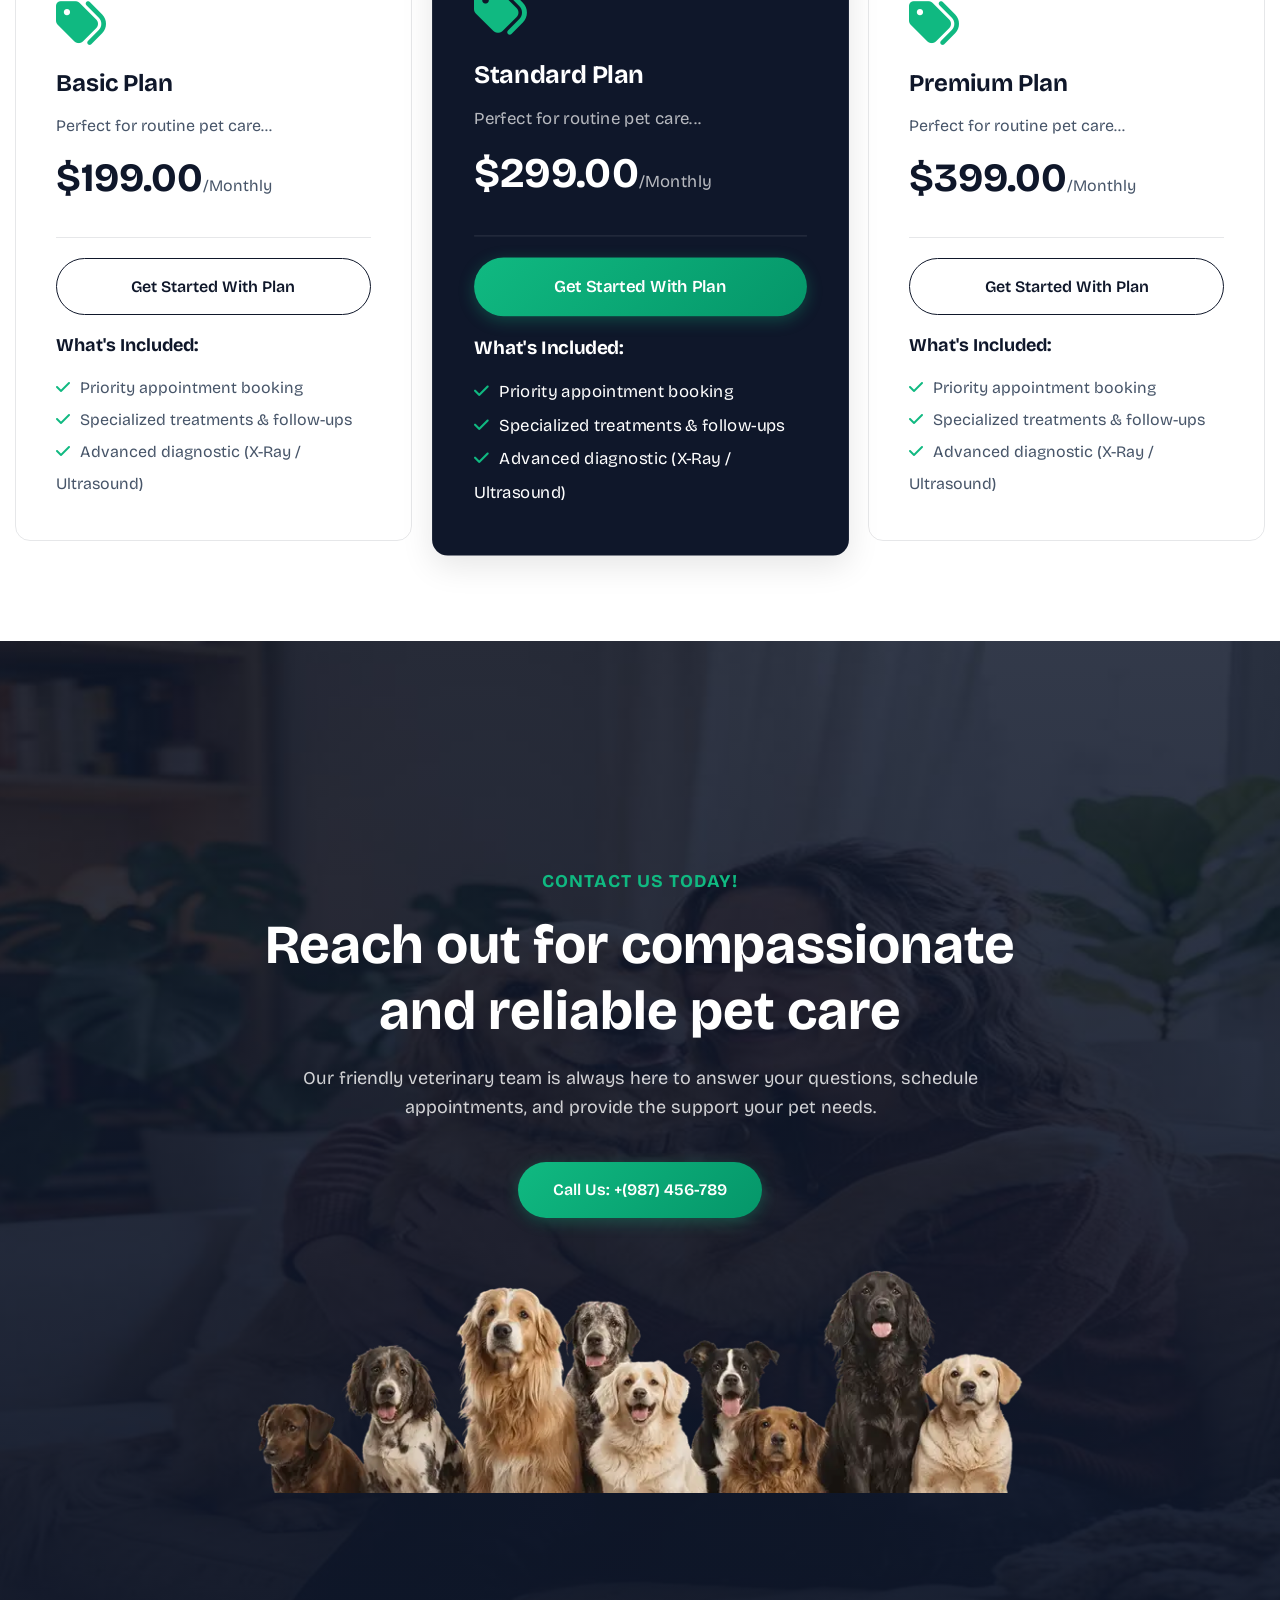
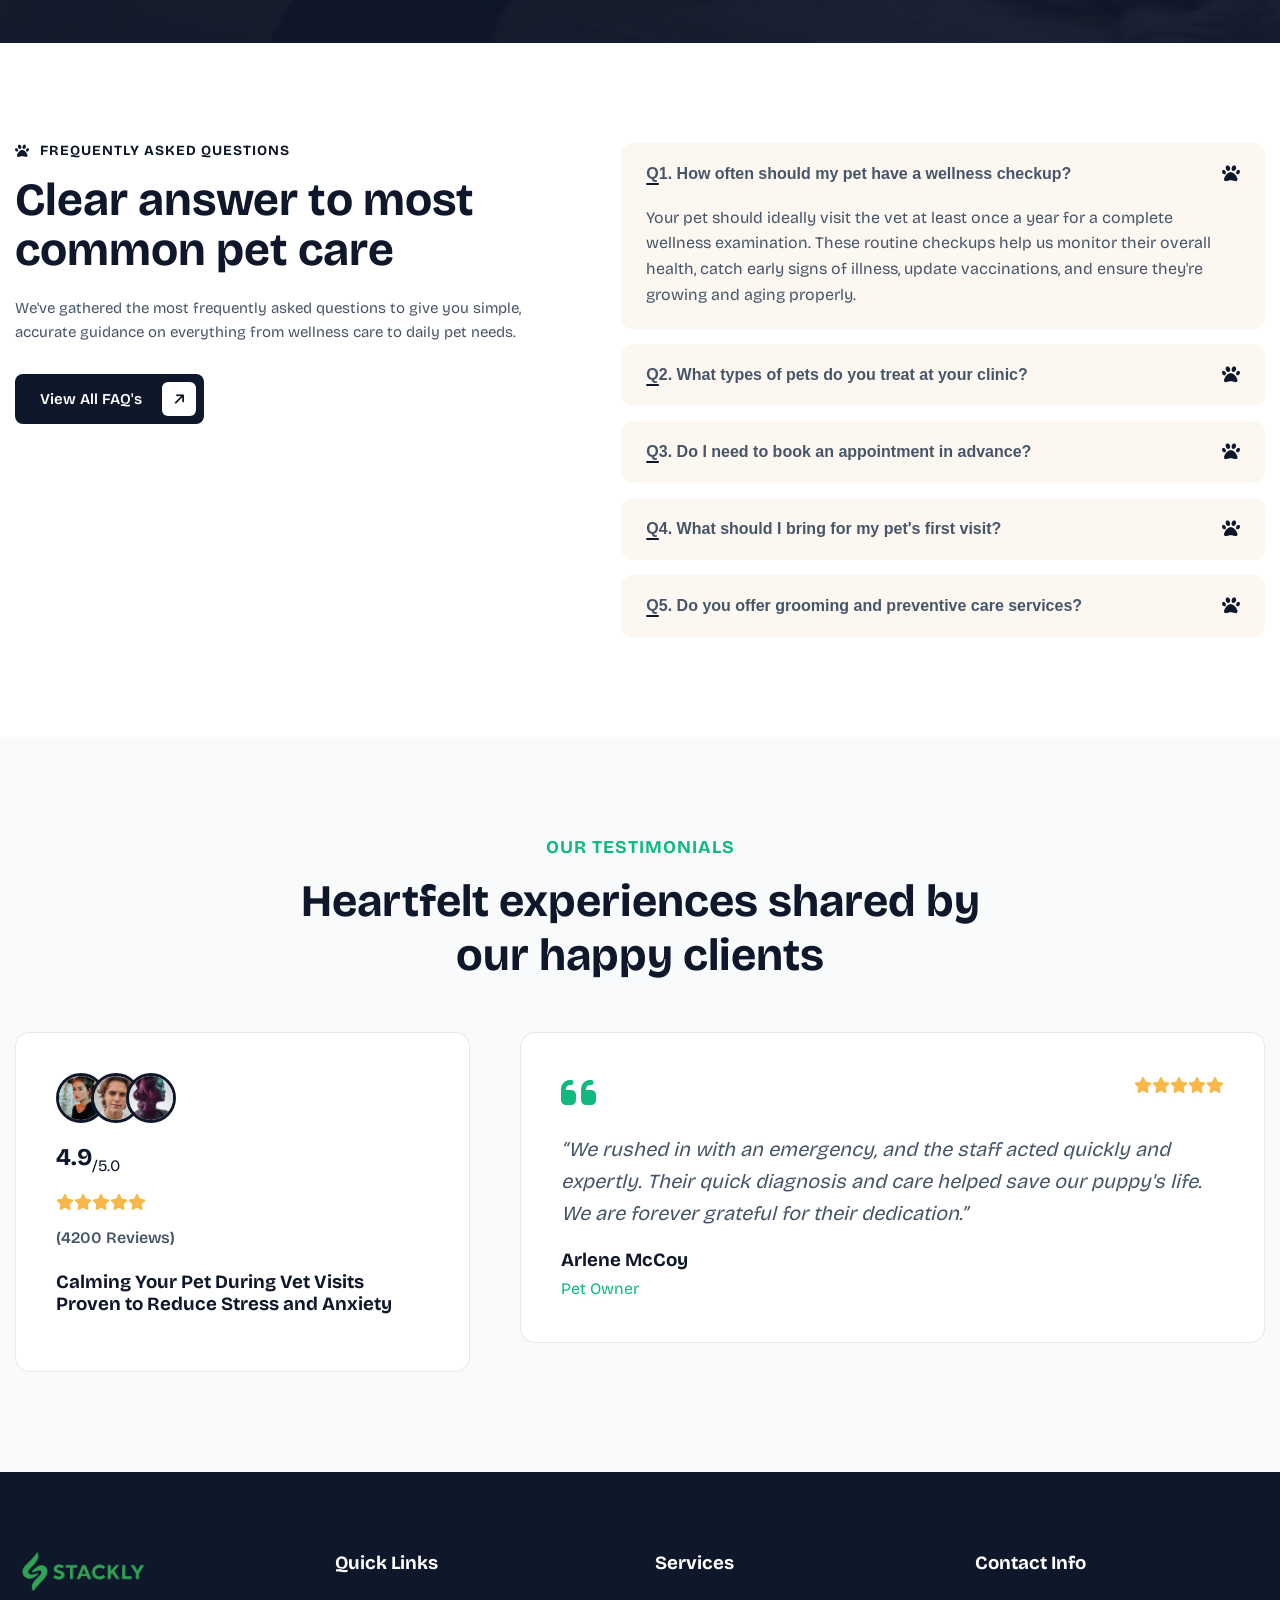
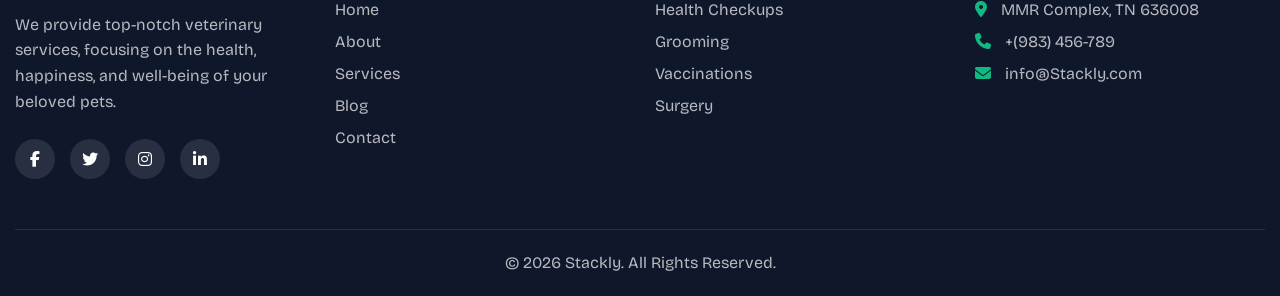
==== commit b42e3405: "Add files via upload" ====
--- a/index.html
+++ b/index.html
@@ -31,14 +31,13 @@
                     <li><a href="services.html">Services</a></li>
                     <li><a href="blog.html">Blog</a></li>
                     
-                    <li><a href="contact.html">Contact</a></li>
-                    <li class="mobile-login"><a href="login.html"><i class="fa-solid fa-user" style="margin-right: 8px;"></i>Login</a></li>
-                </ul>
-            </nav>
+                    <li><a href="contact.html">Contact</a></li>
+                      <li class="mobile-login" style="text-align: center; margin-top: 10px;"><a href="login.html" class="btn btn-highlighted" style="color: white !important; display: inline-flex !important; align-items: center; padding: 12px 30px !important; font-size: 18px !important; border-radius: 50px !important;"><i class="fa-solid fa-user" style="margin-right: 8px;"></i>Login</a></li>
+                  </ul>
+              </nav>
 
             <!-- Header Action -->
             <div class="header-action">
-                <a href="login.html" class="btn btn-highlighted"><i class="fa-solid fa-user" style="margin-right: 8px;"></i>Login</a>
                 <button class="mobile-toggle"><i class="fa-solid fa-bars"></i></button>
             </div>
         </div>
@@ -620,8 +619,7 @@
                         <li><a href="service.html">Services</a></li>
                         <li><a href="blog.html">Blog</a></li>
                         <li><a href="contact.html">Contact</a></li>
-                    <li class="mobile-login"><a href="login.html"><i class="fa-solid fa-user" style="margin-right: 8px;"></i>Login</a></li>
-                    </ul>
+                      </ul>
                 </div>
                 <div class="footer-widget">
                     <h3 style="color: var(--white-color); margin-bottom: 20px;">Services</h3>
--- a/css/style.css
+++ b/css/style.css
@@ -161,7 +161,7 @@
     background: none;
     border: none;
     font-size: 24px;
-    color: var(--primary-color);
+    color: var(--accent-color);
     cursor: pointer;
 }
 
@@ -1842,3 +1842,9 @@
         display: block !important;
     }
 }
+
+/* Disable background scrolling when mobile menu is open */
+html.no-scroll, body.no-scroll {
+    overflow: hidden !important;
+    height: 100vh !important;
+}
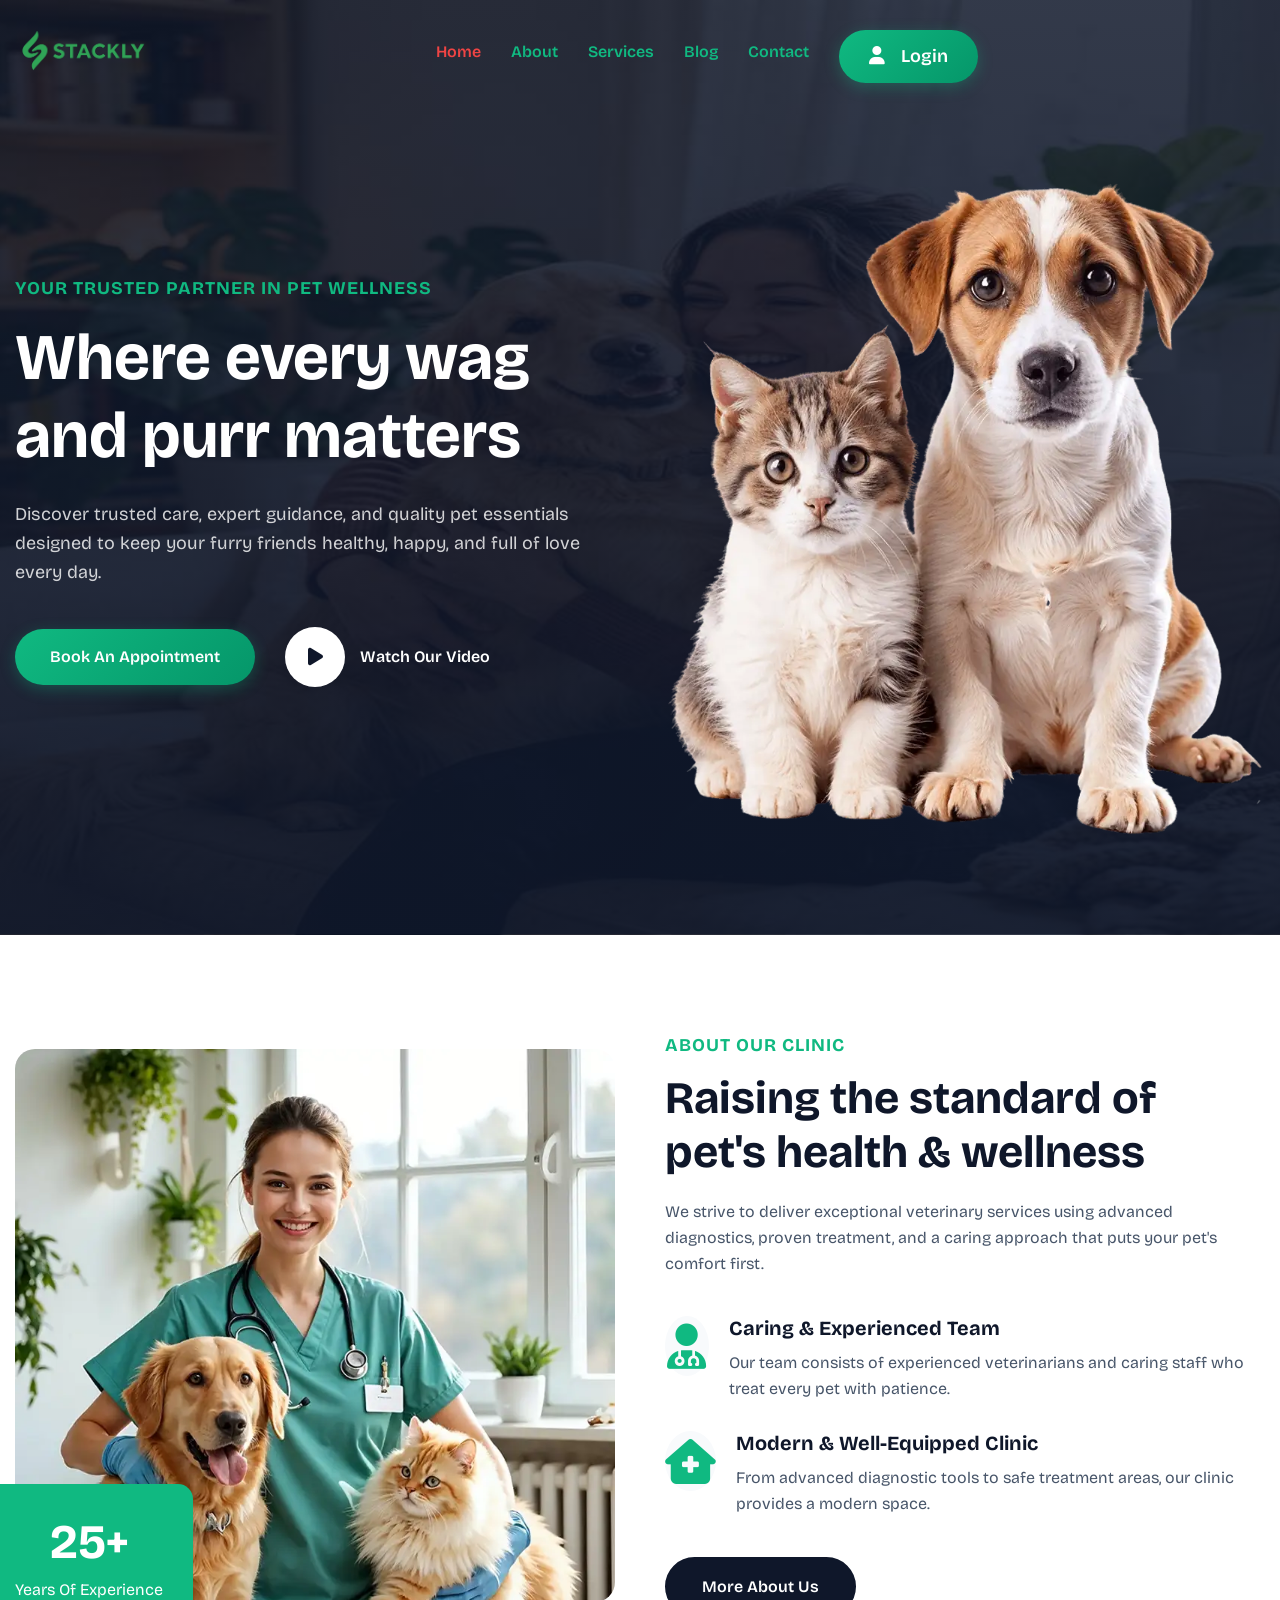
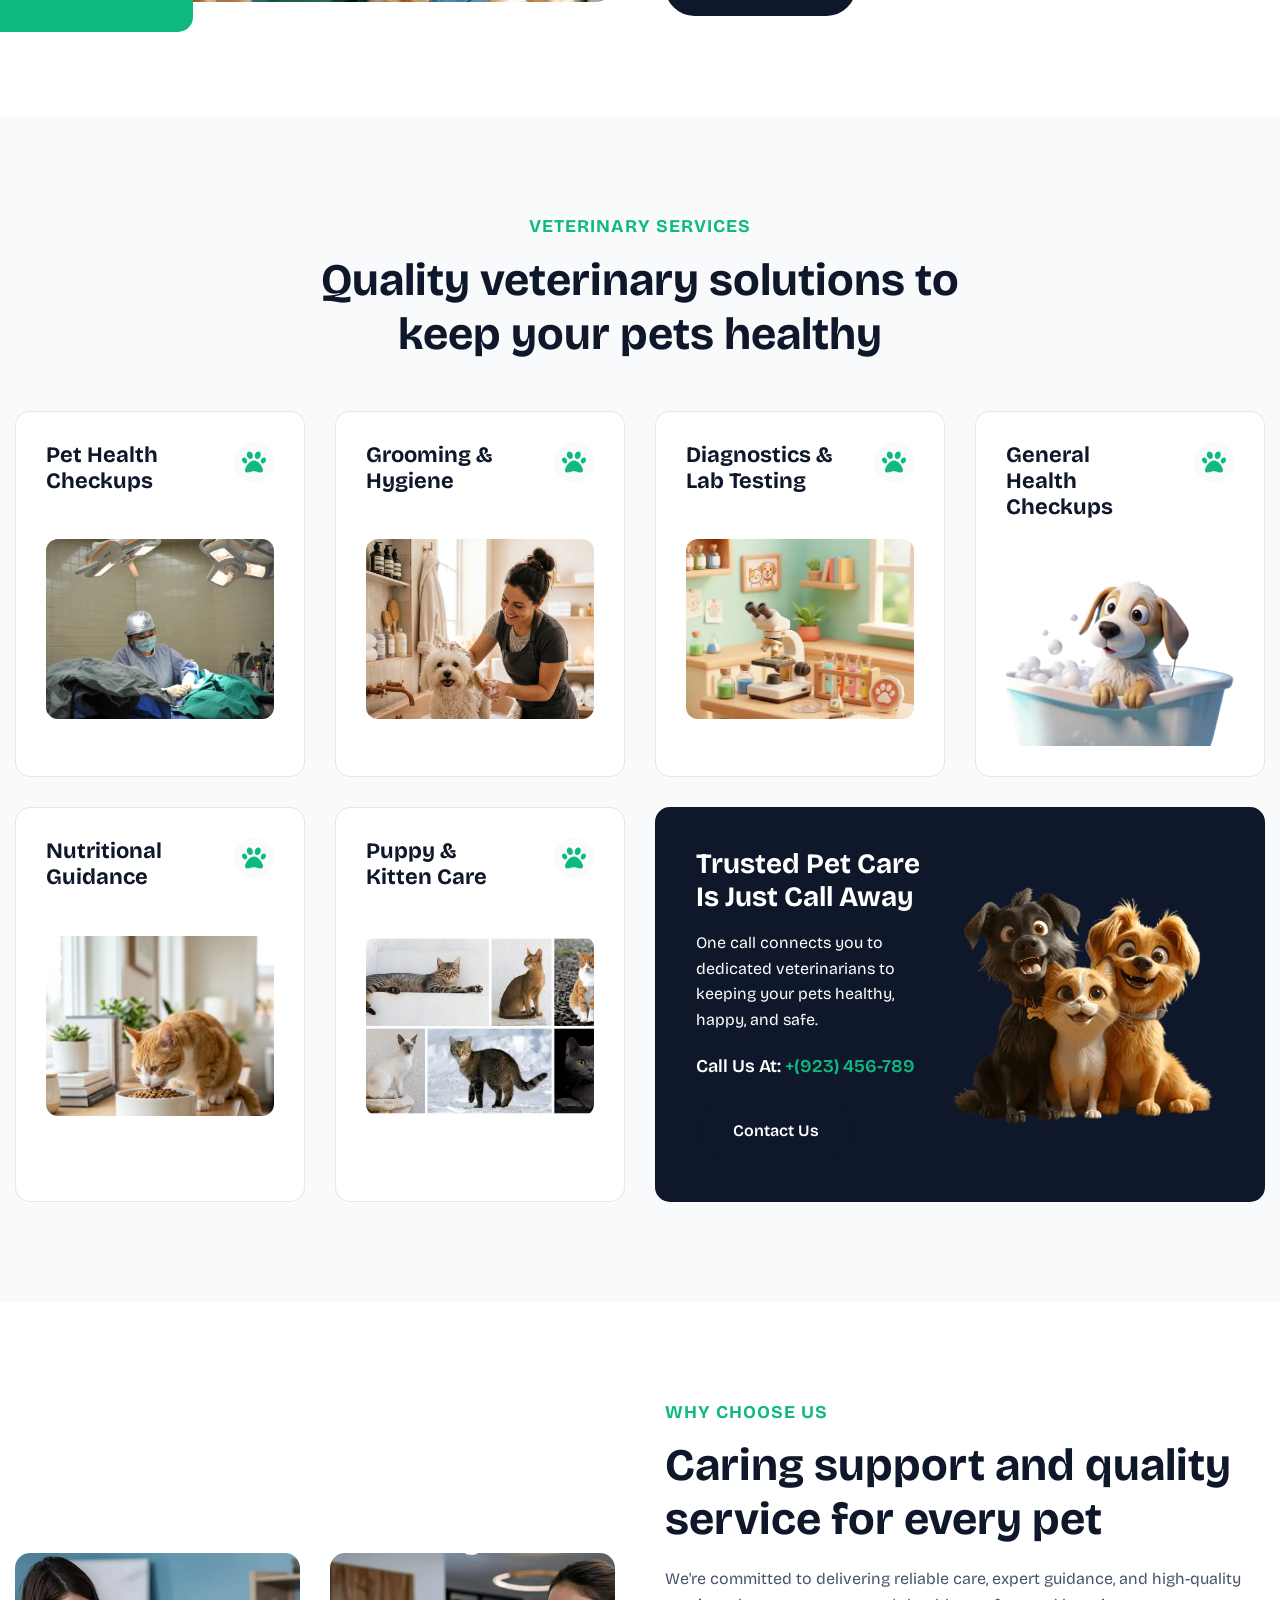
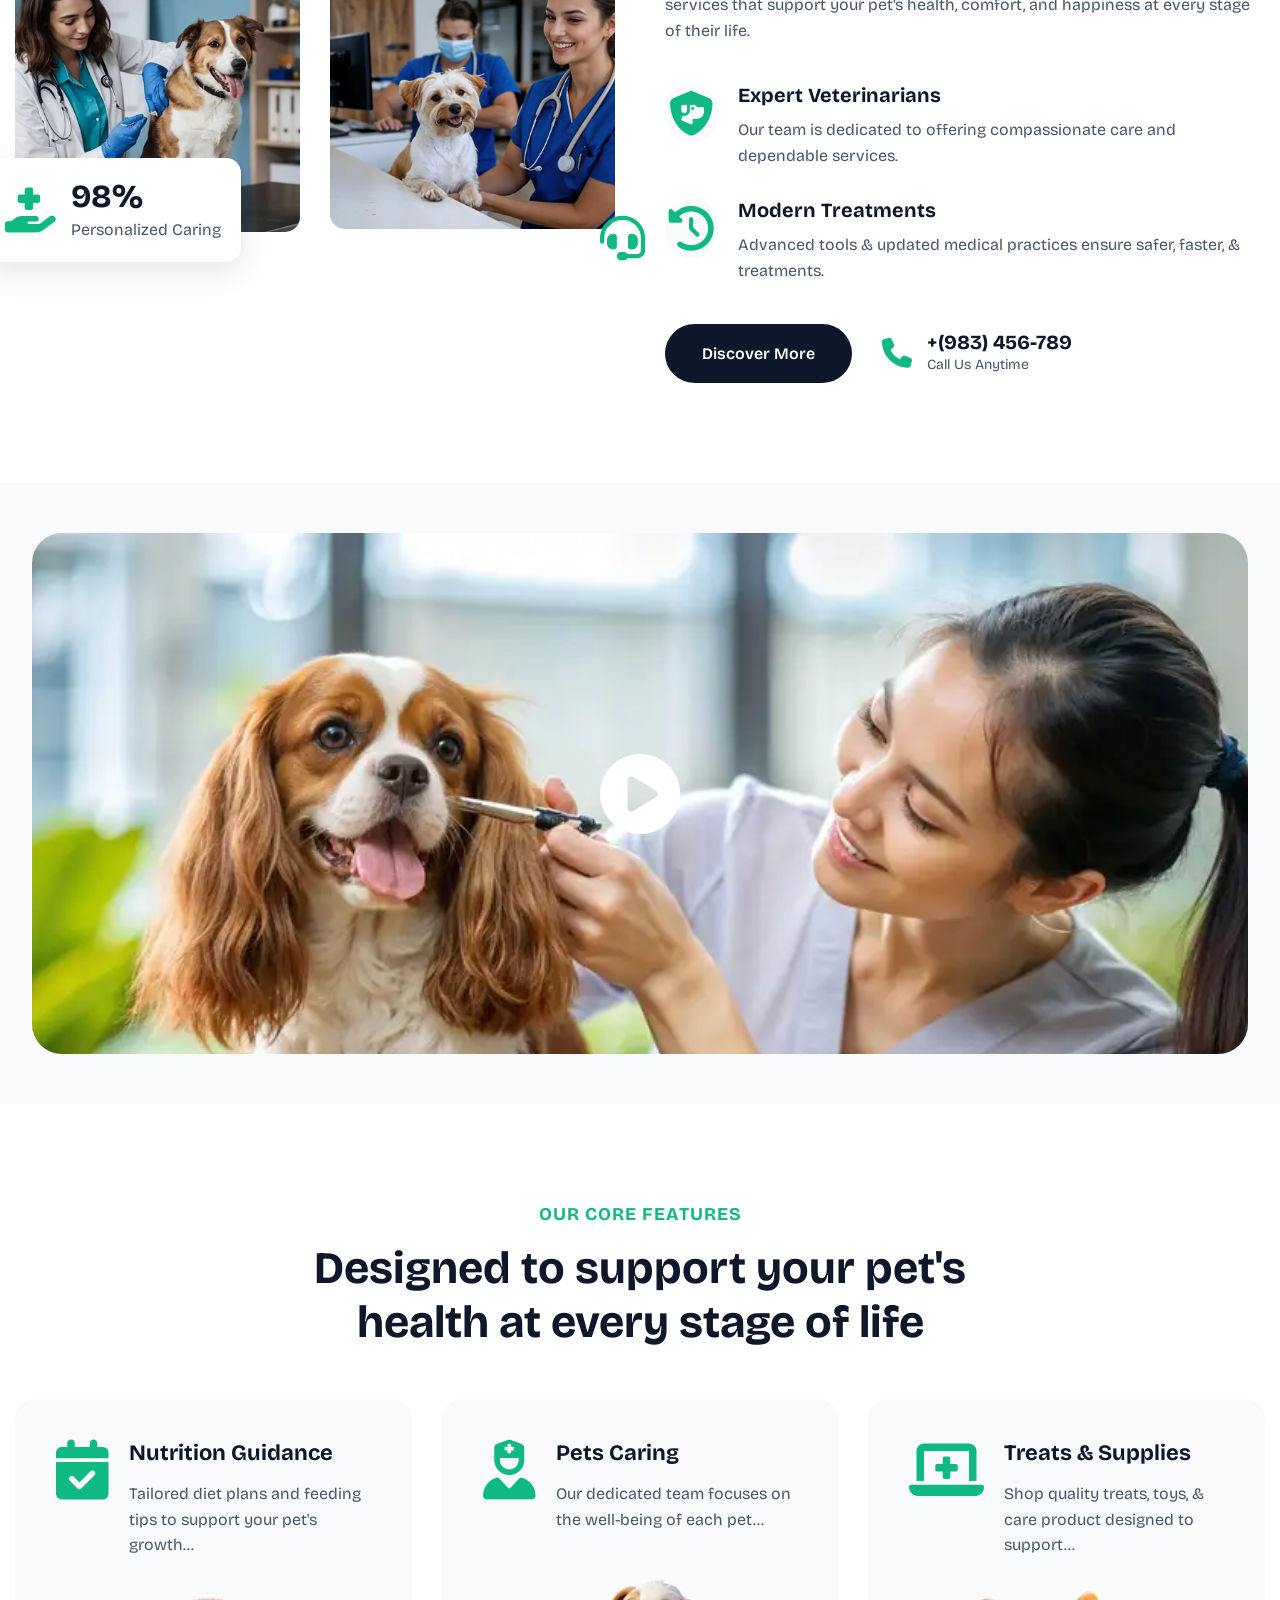
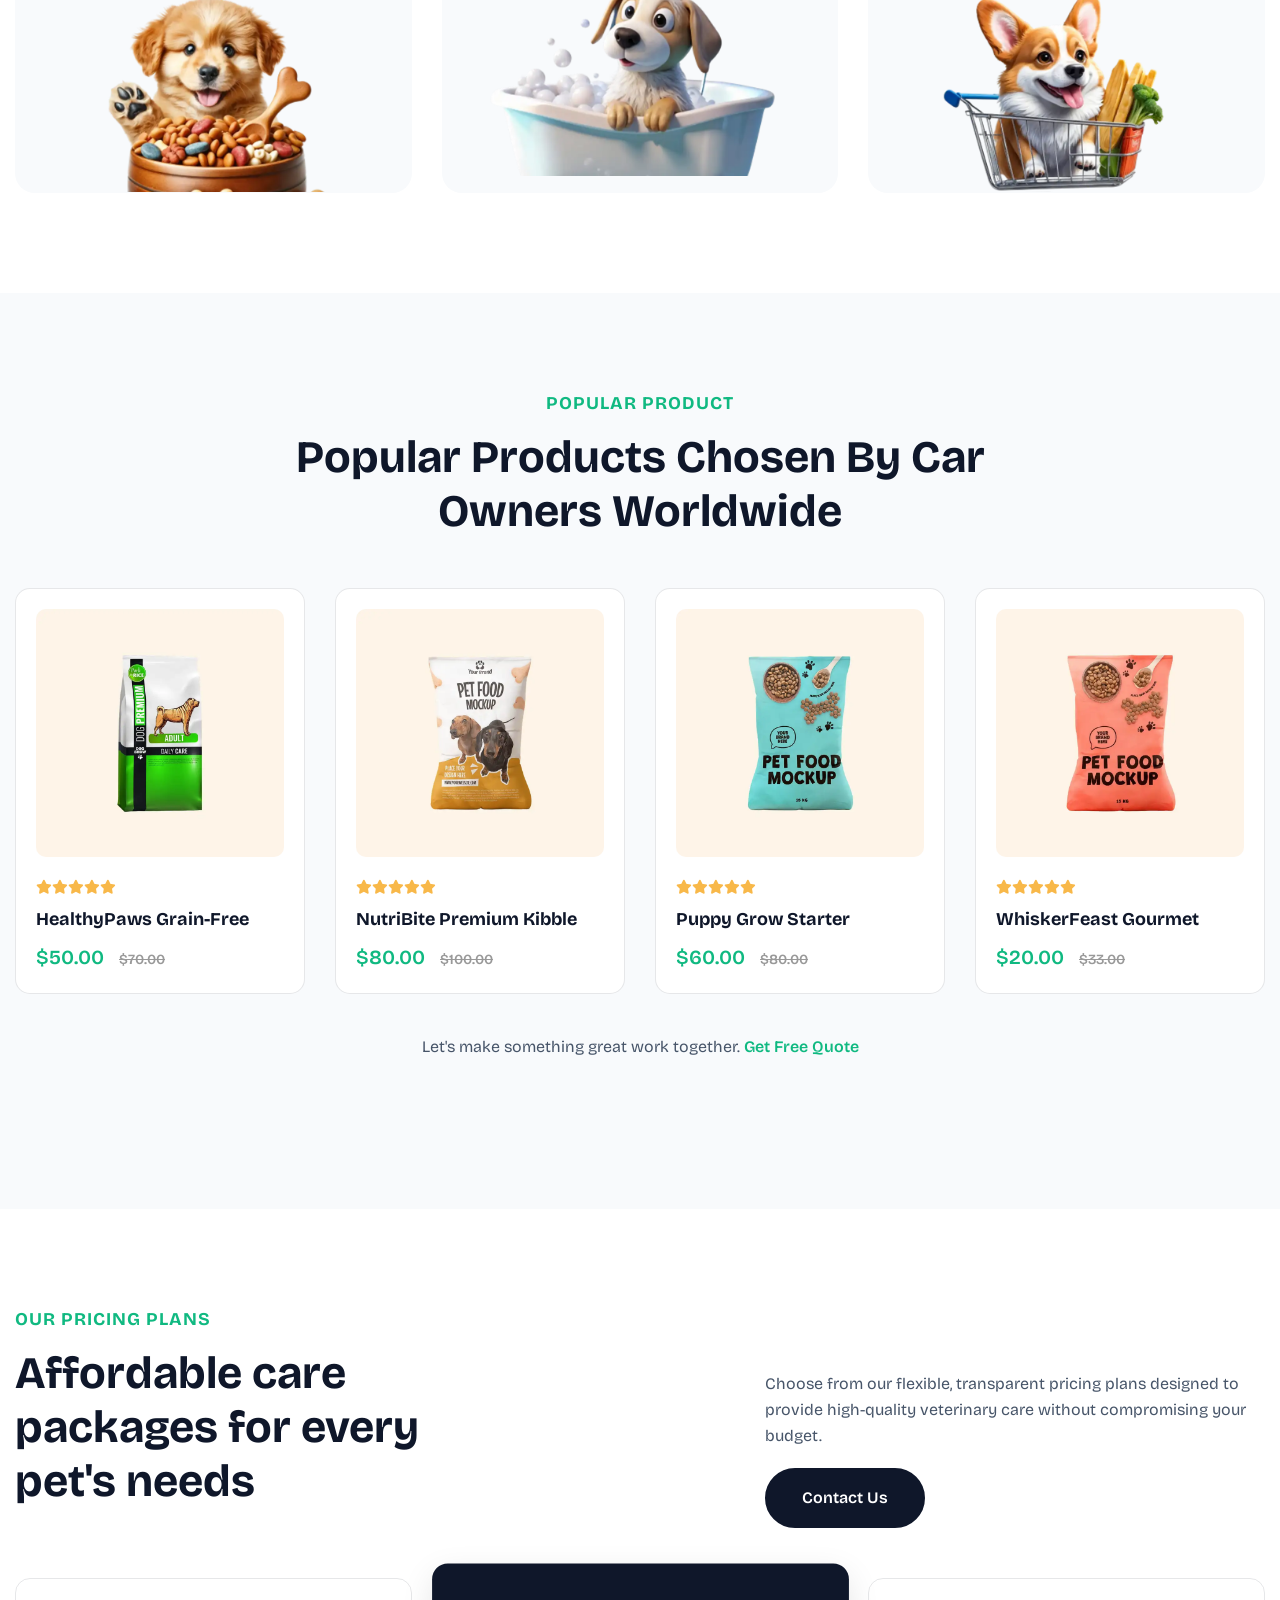
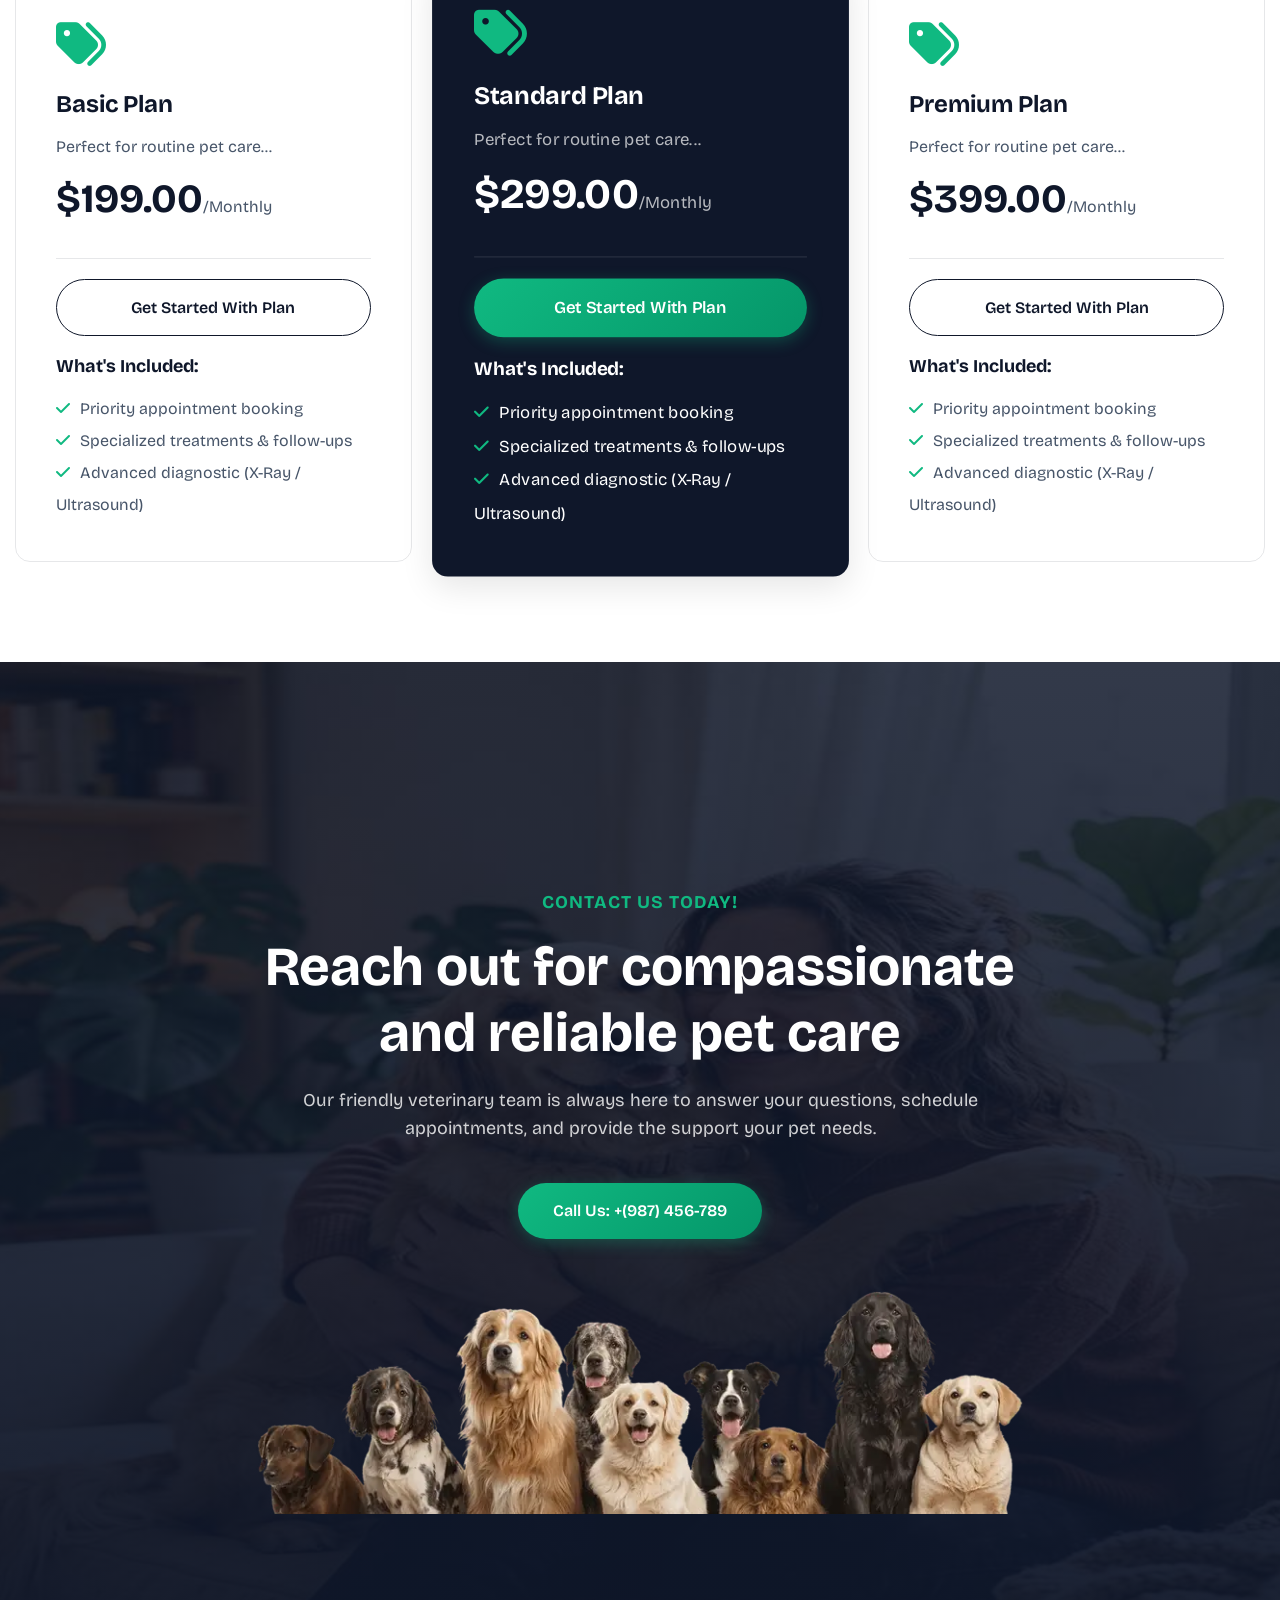
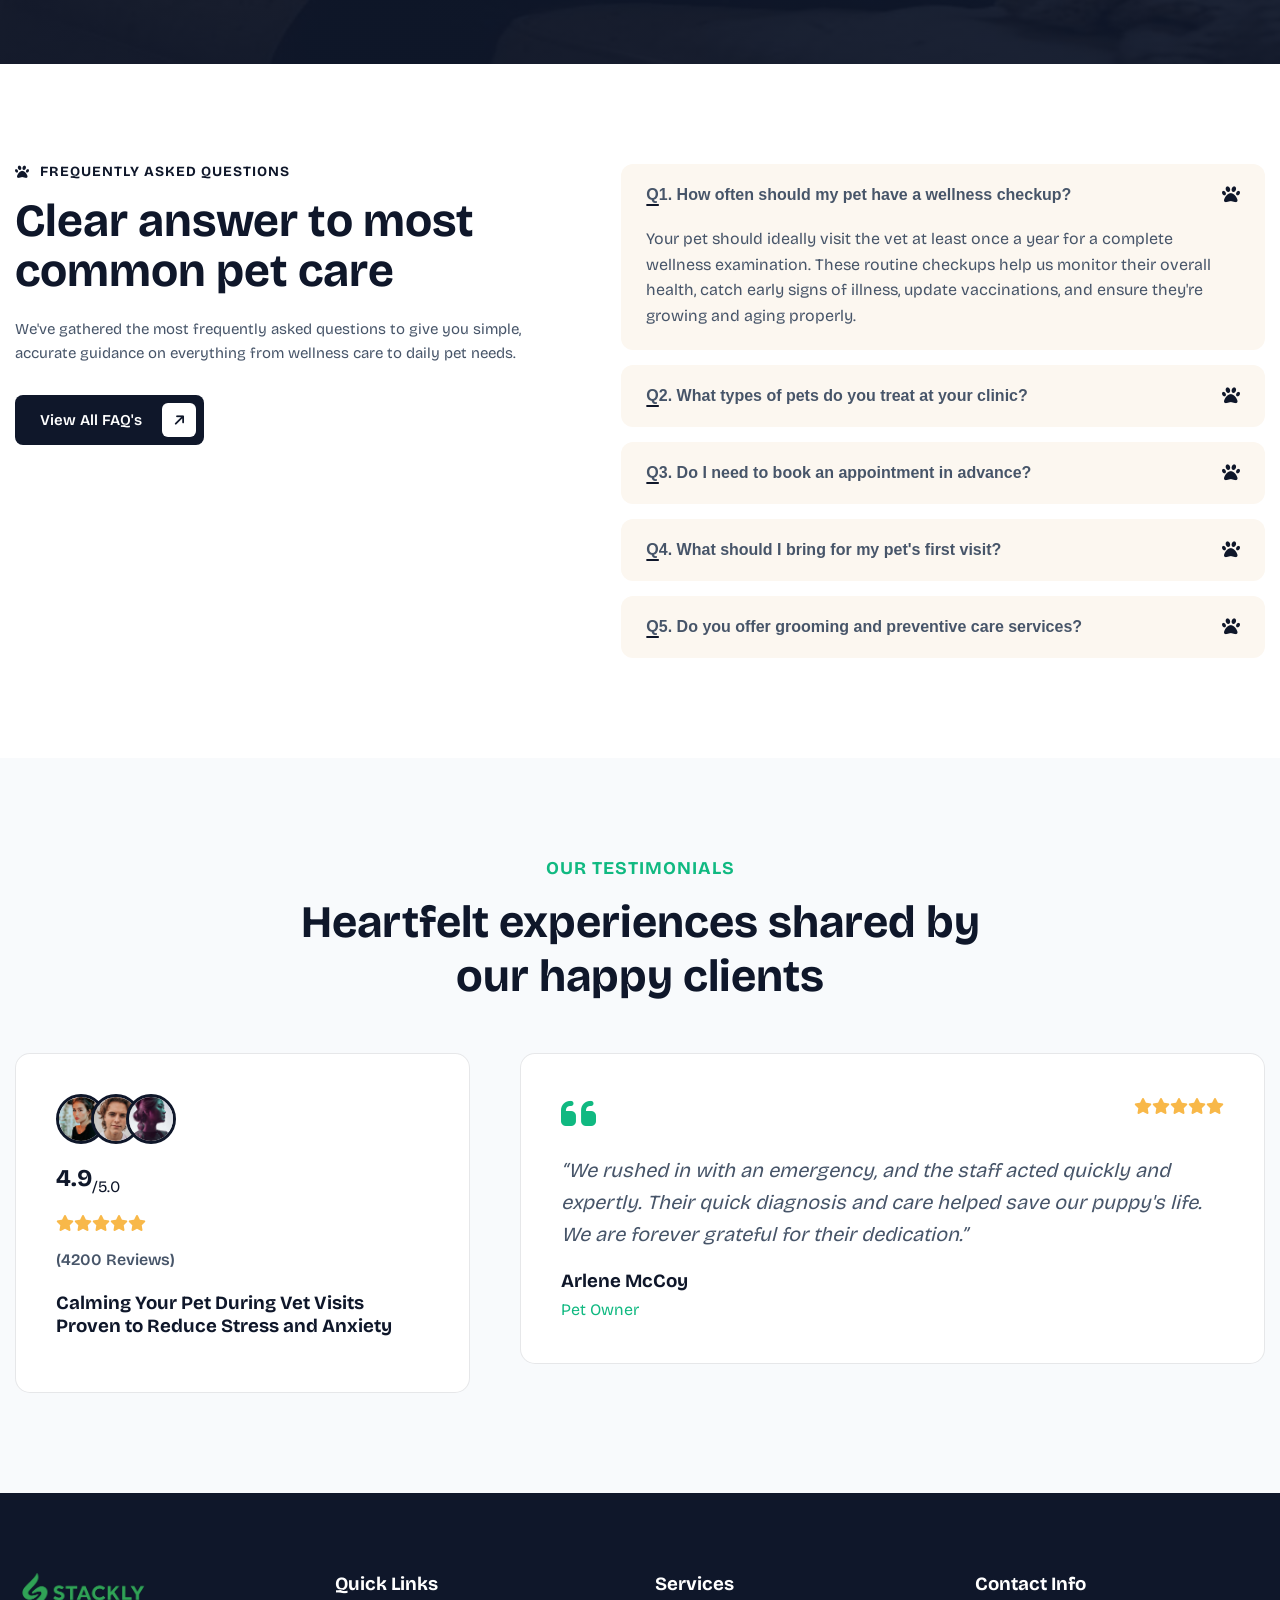
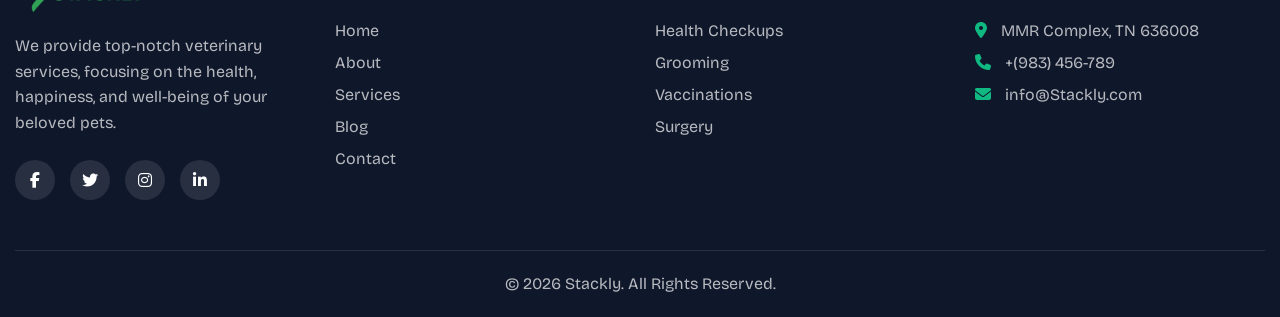
==== commit 7a9fd266: "Add files via upload" ====
--- a/index.html
+++ b/index.html
@@ -136,7 +136,7 @@
                         <h3>Pet Health Checkups</h3>
                         <a href="404.html" class="service-link"><i class="fa-solid fa-paw" style="font-size: 24px; color: var(--accent-color);"></i></a>
                     </div>
-                    <div class="service-image" style="margin-top: 20px; border-radius: 12px; overflow: hidden; height: 180px;"><img src="images/pet_surgery.webp" alt="Pet Health Checkups" style="width: 100%; height: 100%; object-fit: cover;"></div>
+                    <div class="service-image" style="margin-top: 20px; border-radius: 12px; overflow: hidden; height: 180px;"><img src="images/pet_surgery.webp" alt="Pet Health Checkups" style="width: 100%; height: 100%; object-fit: cover; object-position: center top;"></div>
                 </div>
                 <!-- Service 2 -->
                 <div class="service-card" data-aos="fade-up">
@@ -144,7 +144,7 @@
                         <h3>Grooming & Hygiene</h3>
                         <a href="404.html" class="service-link"><i class="fa-solid fa-paw" style="font-size: 24px; color: var(--accent-color);"></i></a>
                     </div>
-                    <div class="service-image" style="margin-top: 20px; border-radius: 12px; overflow: hidden; height: 180px;"><img src="images/grooming.webp" alt="Grooming & Hygiene" style="width: 100%; height: 100%; object-fit: cover;"></div>
+                    <div class="service-image" style="margin-top: 20px; border-radius: 12px; overflow: hidden; height: 180px;"><img src="images/grooming.webp" alt="Grooming & Hygiene" style="width: 100%; height: 100%; object-fit: cover; object-position: center top;"></div>
                 </div>
                 <!-- Service 3 -->
                 <div class="service-card" data-aos="fade-up">
@@ -152,7 +152,7 @@
                         <h3>Diagnostics & Lab Testing</h3>
                         <a href="404.html" class="service-link"><i class="fa-solid fa-paw" style="font-size: 24px; color: var(--accent-color);"></i></a>
                     </div>
-                    <div class="service-image" style="margin-top: 20px; border-radius: 12px; overflow: hidden; height: 180px;"><img src="images/diagnostics_lab.webp" alt="Diagnostics & Lab Testing" style="width: 100%; height: 100%; object-fit: cover;"></div>
+                    <div class="service-image" style="margin-top: 20px; border-radius: 12px; overflow: hidden; height: 180px;"><img src="images/diagnostics_lab.webp" alt="Diagnostics & Lab Testing" style="width: 100%; height: 100%; object-fit: cover; object-position: center top;"></div>
                 </div>
                 <!-- Service 4 -->
                 <div class="service-card" data-aos="fade-up">
@@ -160,7 +160,7 @@
                         <h3>General Health Checkups</h3>
                         <a href="404.html" class="service-link"><i class="fa-solid fa-paw" style="font-size: 24px; color: var(--accent-color);"></i></a>
                     </div>
-                    <div class="service-image" style="margin-top: 20px; border-radius: 12px; overflow: hidden; height: 180px;"><img src="images/feature-item-image-2.webp" alt="General Health Checkups" style="width: 100%; height: 100%; object-fit: cover;"></div>
+                    <div class="service-image" style="margin-top: 20px; border-radius: 12px; overflow: hidden; height: 180px;"><img src="images/feature-item-image-2.webp" alt="General Health Checkups" style="width: 100%; height: 100%; object-fit: cover; object-position: center top;"></div>
                 </div>
                 <!-- Service 5 -->
                 <div class="service-card" data-aos="fade-up">
@@ -168,7 +168,7 @@
                         <h3>Nutritional Guidance</h3>
                         <a href="404.html" class="service-link"><i class="fa-solid fa-paw" style="font-size: 24px; color: var(--accent-color);"></i></a>
                     </div>
-                    <div class="service-image" style="margin-top: 20px; border-radius: 12px; overflow: hidden; height: 180px;"><img src="images/cat_nutrition.webp" alt="Nutritional Guidance" style="width: 100%; height: 100%; object-fit: cover;"></div>
+                    <div class="service-image" style="margin-top: 20px; border-radius: 12px; overflow: hidden; height: 180px;"><img src="images/cat_nutrition.webp" alt="Nutritional Guidance" style="width: 100%; height: 100%; object-fit: cover; object-position: center top;"></div>
                 </div>
                 <!-- Service 6 -->
                 <div class="service-card" data-aos="fade-up">
@@ -176,7 +176,7 @@
                         <h3>Puppy & Kitten Care</h3>
                         <a href="404.html" class="service-link"><i class="fa-solid fa-paw" style="font-size: 24px; color: var(--accent-color);"></i></a>
                     </div>
-                    <div class="service-image" style="margin-top: 20px; border-radius: 12px; overflow: hidden; height: 180px;"><img src="images/puppy_kitten_care.webp" alt="Puppy & Kitten Care" style="width: 100%; height: 100%; object-fit: cover;"></div>
+                    <div class="service-image" style="margin-top: 20px; border-radius: 12px; overflow: hidden; height: 180px;"><img src="images/puppy_kitten_care.webp" alt="Puppy & Kitten Care" style="width: 100%; height: 100%; object-fit: cover; object-position: center top;"></div>
                 </div>
                 
                 <!-- Service CTA -->
@@ -677,3 +677,4 @@
 
 
 
+
--- a/css/style.css
+++ b/css/style.css
@@ -631,11 +631,7 @@
     overflow: hidden;
 }
 
-.video-box .video-bg {
-    width: 100%;
-    height: 500px;
-    object-fit: cover;
-}
+.video-box .video-bg { width: 100%; aspect-ratio: 21/9; height: auto; object-fit: cover; object-position: center top; }
 
 .video-play-circle {
     position: absolute;
@@ -647,6 +643,20 @@
 
 .video-play-circle:hover {
     transform: translate(-50%, -50%) scale(1.1);
+}
+
+/* Responsive Video Section */
+@media (max-width: 991px) { .video-box .video-bg { aspect-ratio: 16/9; }
+}
+@media (max-width: 767px) { .video-box .video-bg { aspect-ratio: 16/9; }
+    .video-play-circle i {
+        font-size: 60px !important;
+    }
+}
+@media (max-width: 576px) { .video-box .video-bg { aspect-ratio: 16/9; }
+    .video-play-circle i {
+        font-size: 50px !important;
+    }
 }
 
 /* Features Section */
@@ -1819,6 +1829,7 @@
         justify-content: center !important;
         align-items: flex-end !important;
         z-index: 1 !important;
+        margin-bottom: 0 !important;
     }
     .cta-image img {
         max-width: 100% !important;
@@ -1848,3 +1859,4 @@
     overflow: hidden !important;
     height: 100vh !important;
 }
+
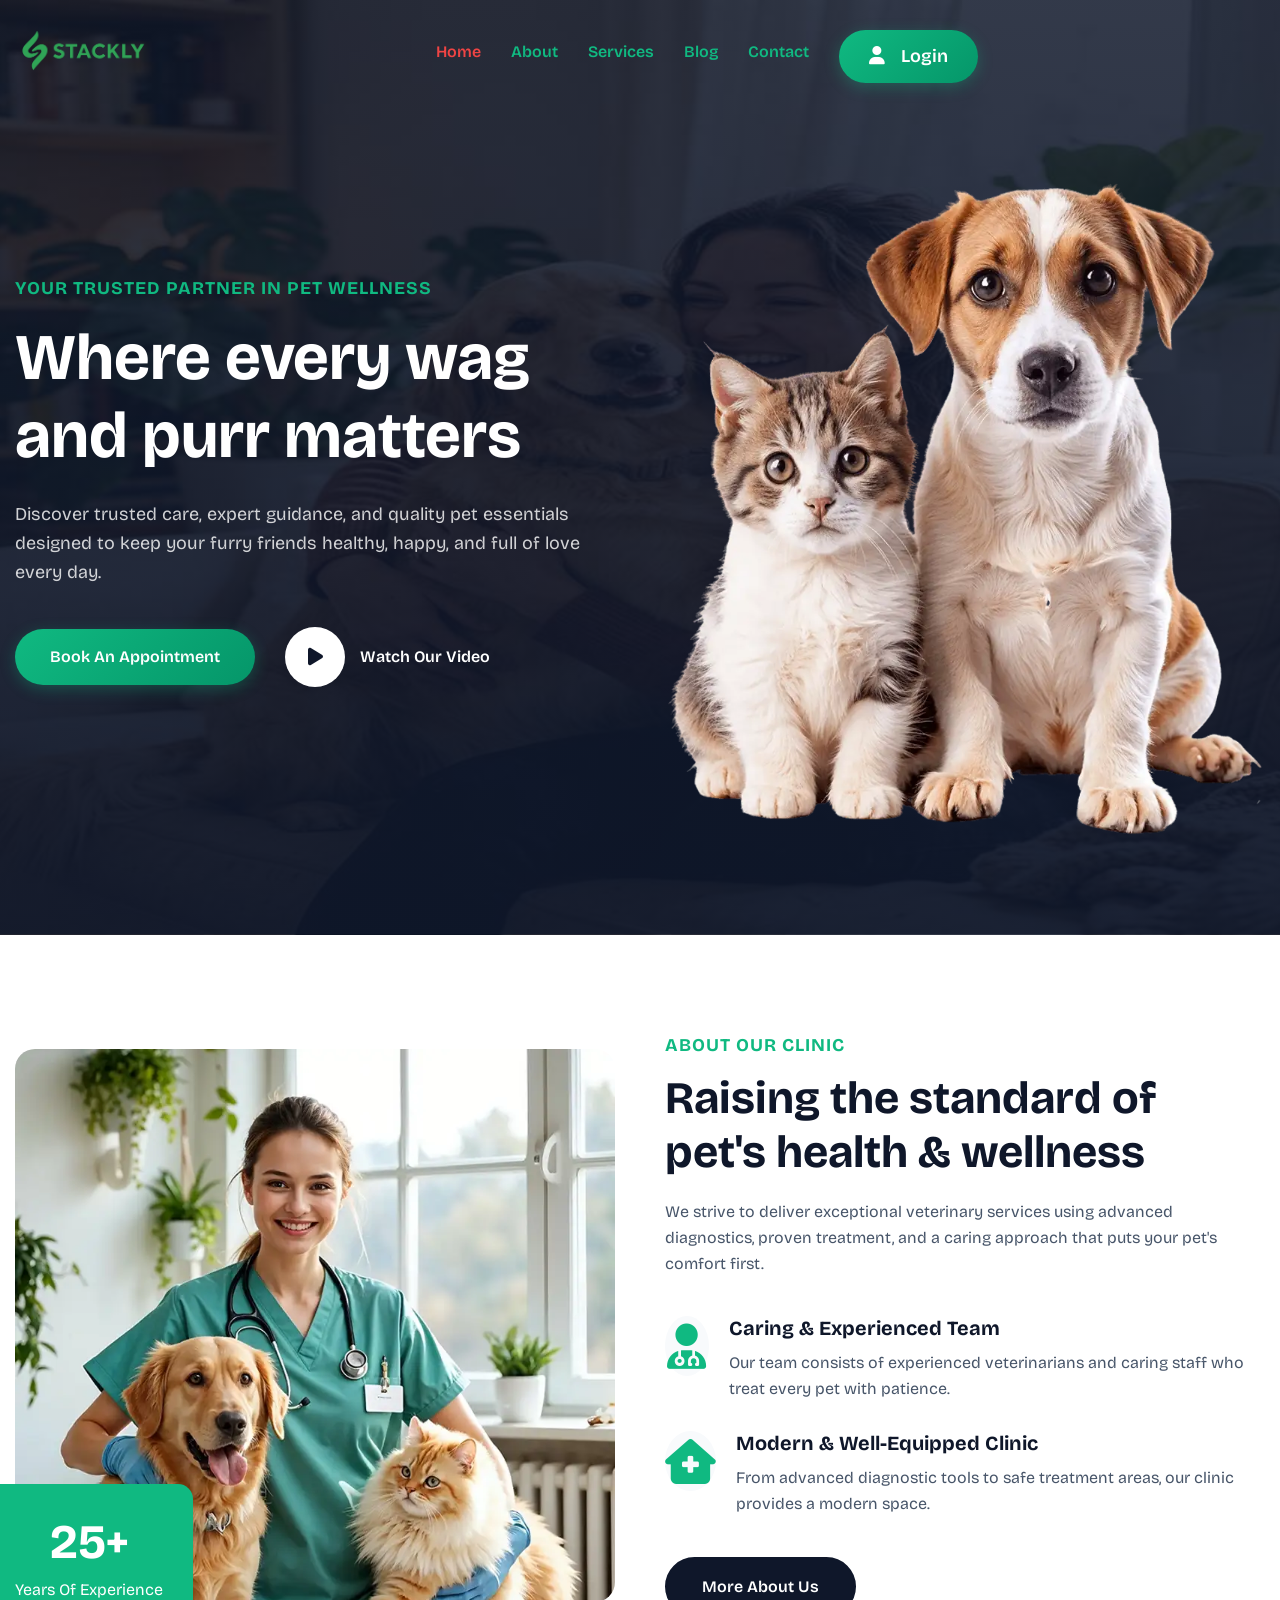
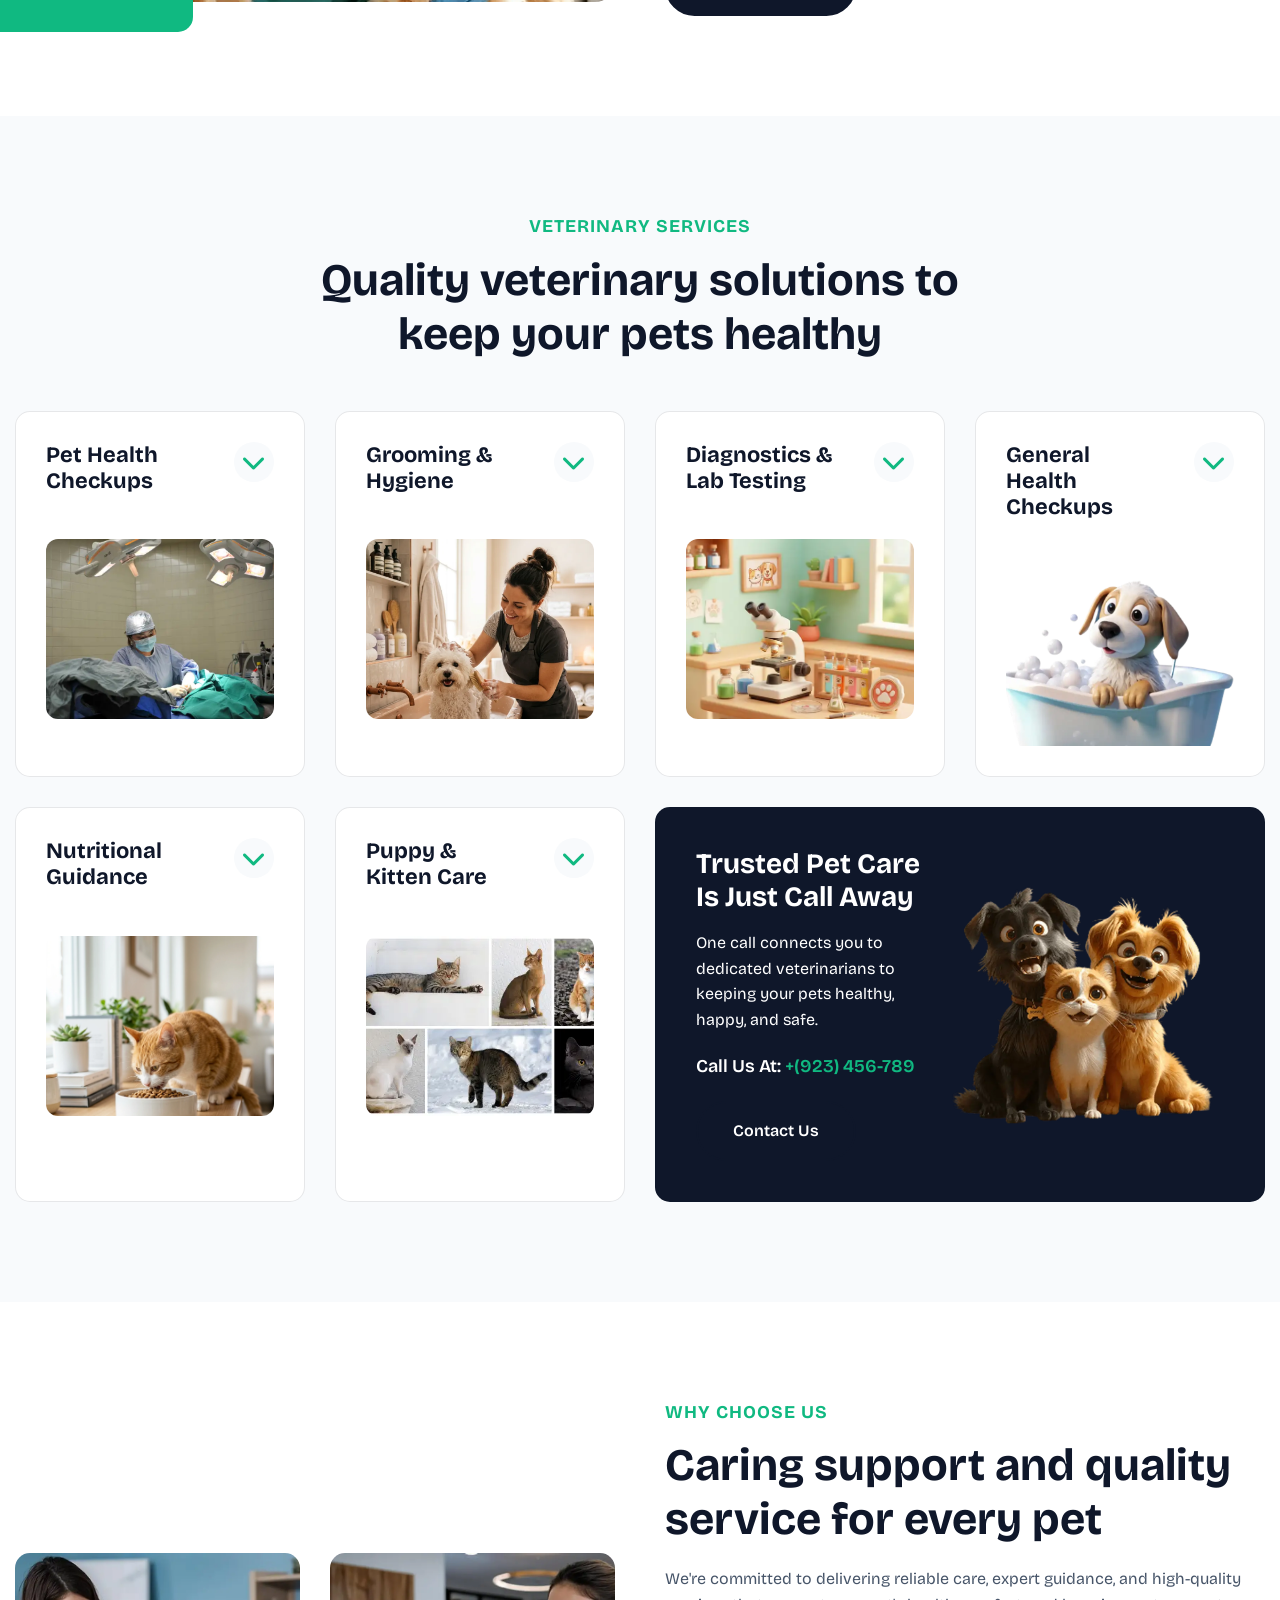
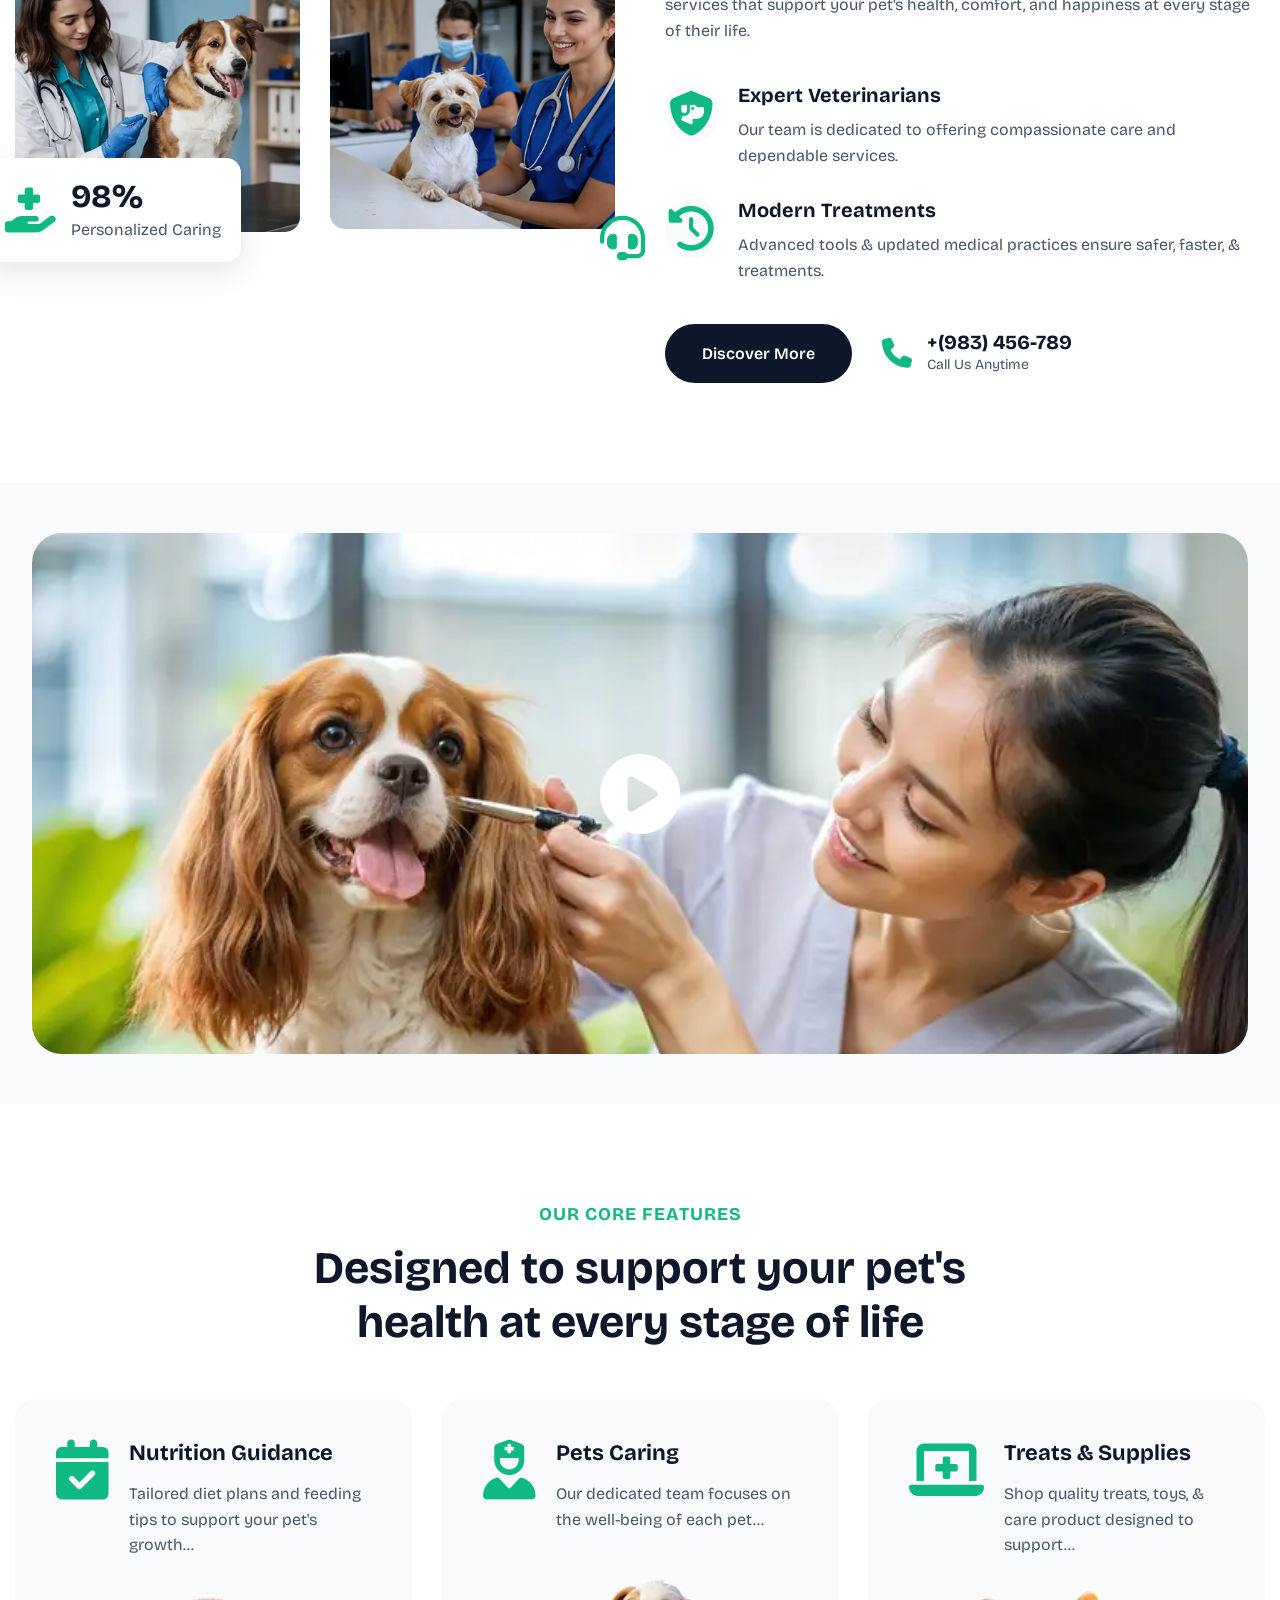
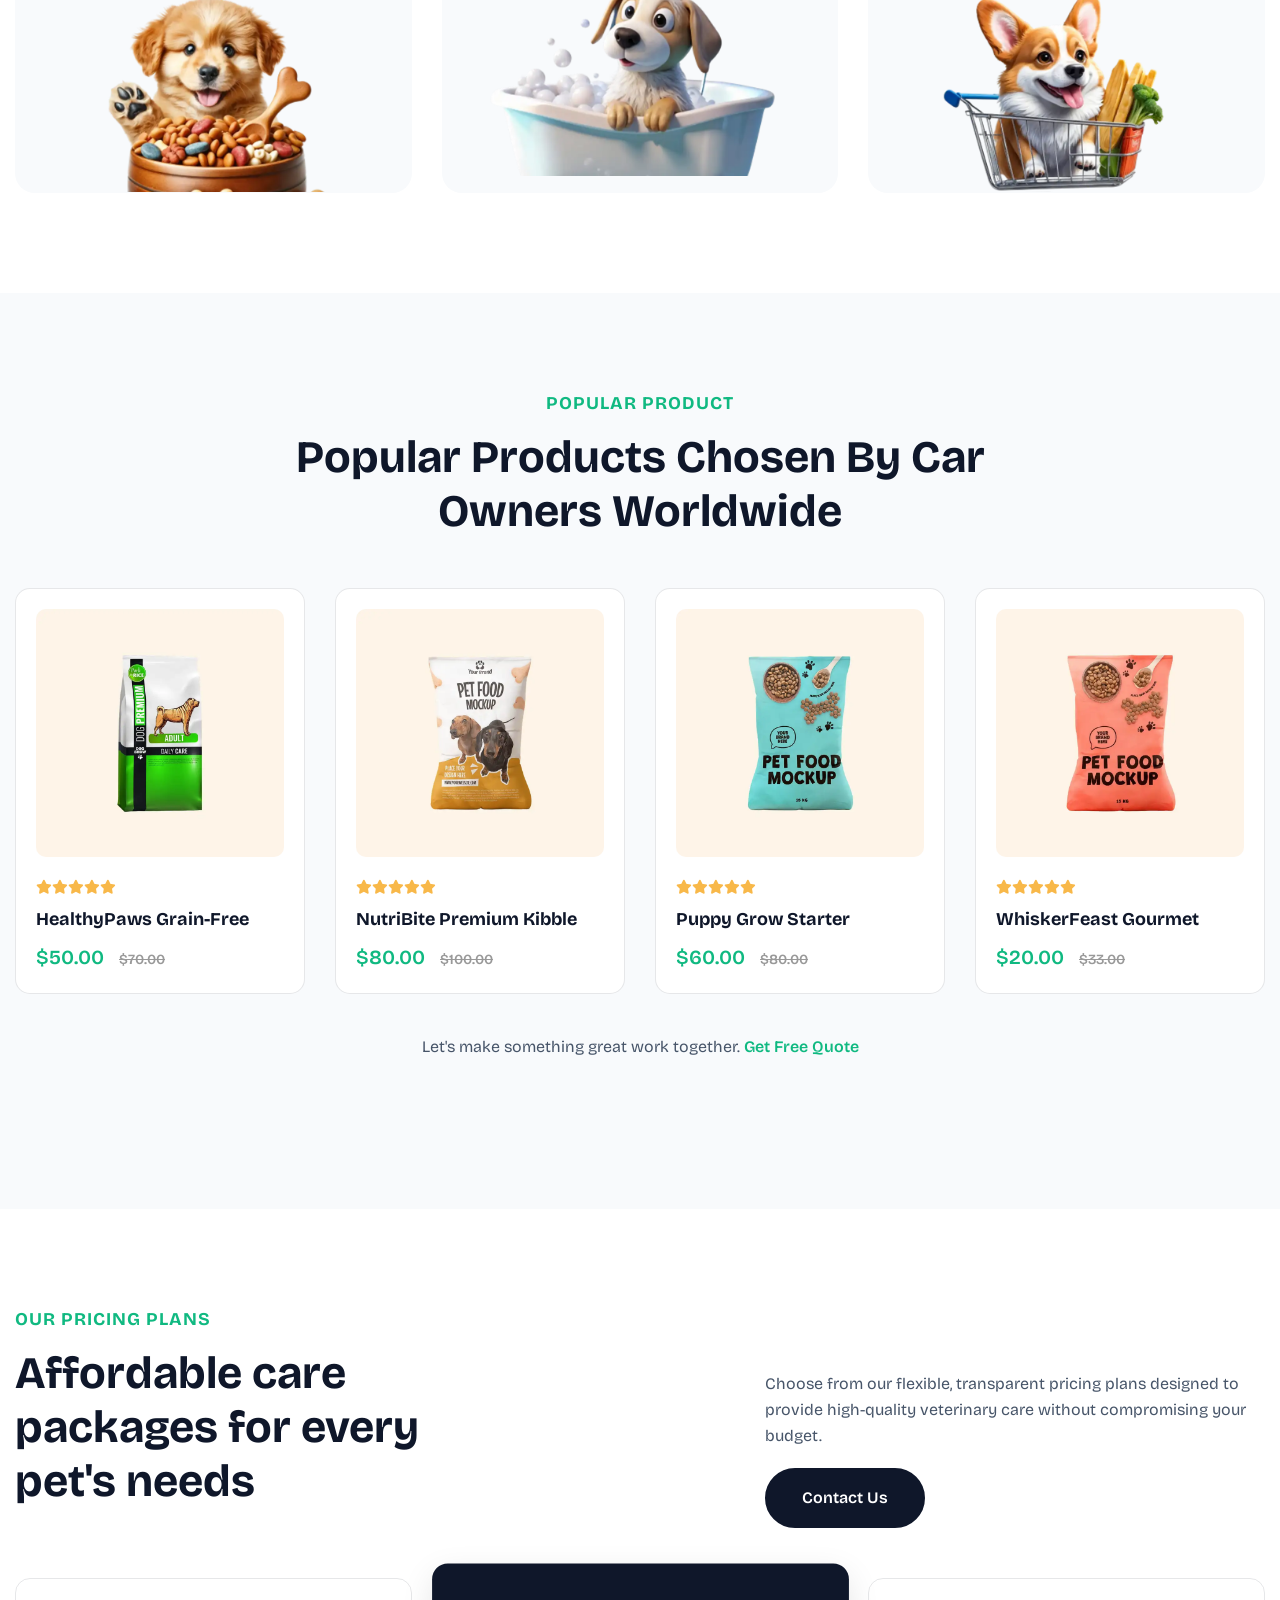
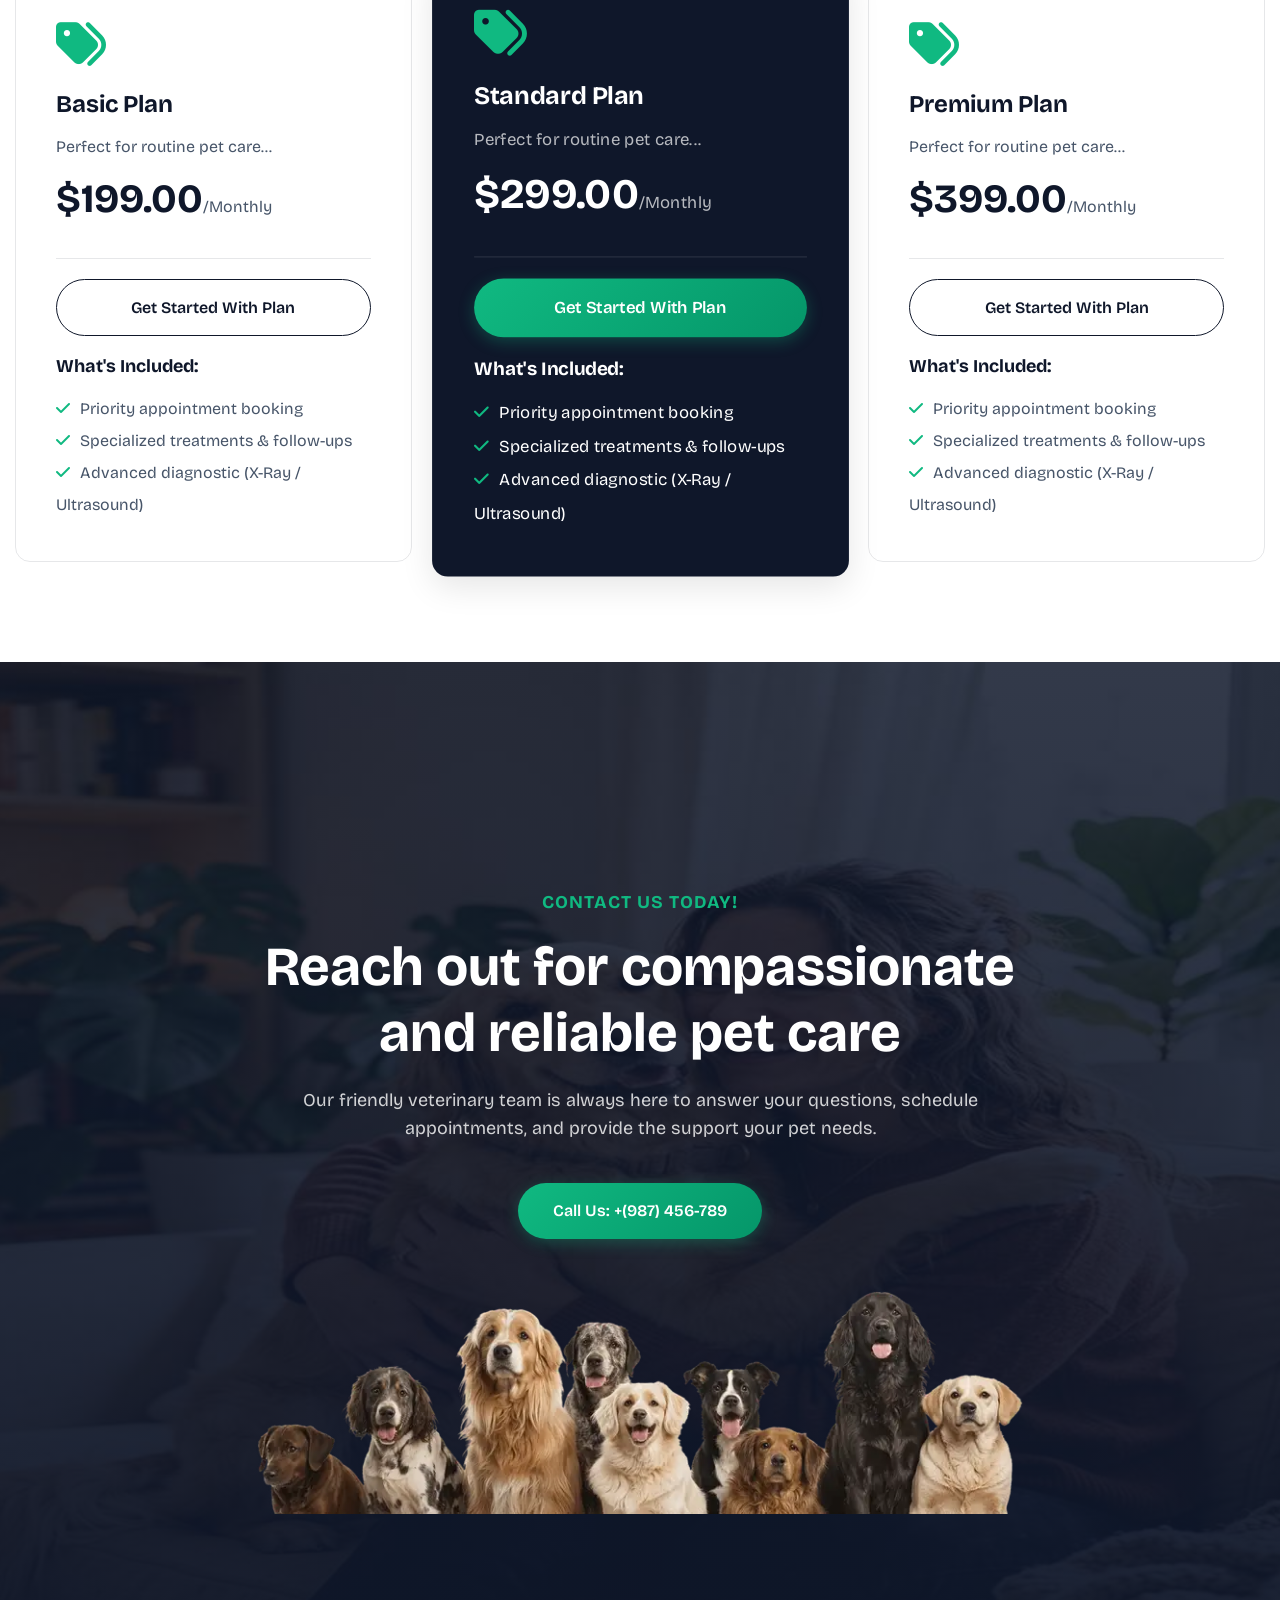
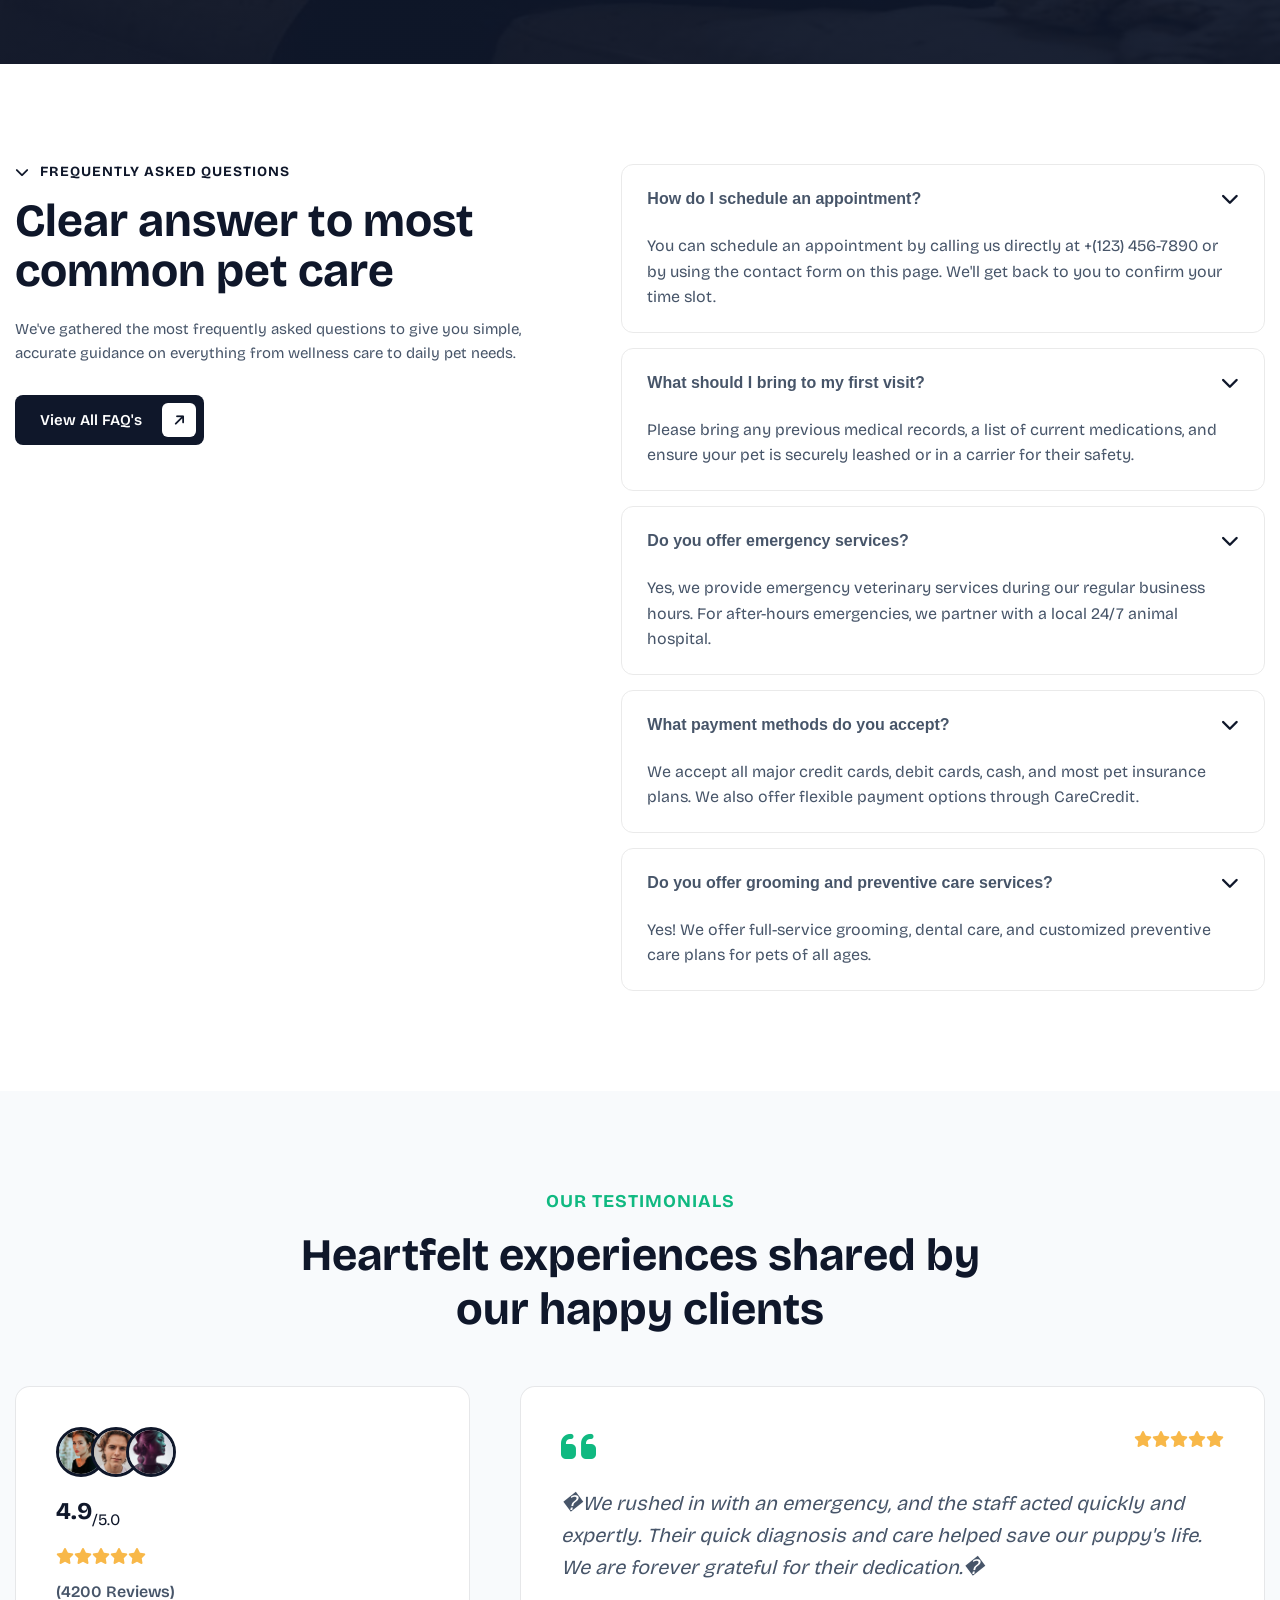
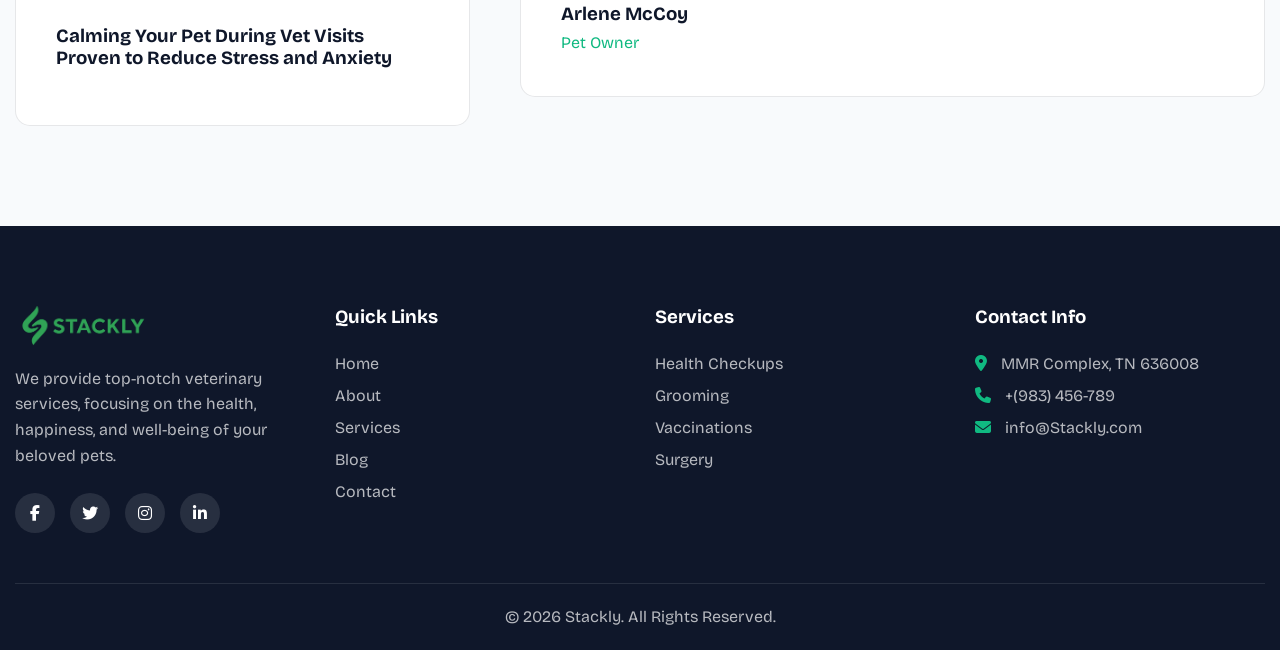
==== commit 43adcace: "Add files via upload" ====
--- a/index.html
+++ b/index.html
@@ -134,7 +134,7 @@
                 <div class="service-card" data-aos="fade-up">
                     <div class="service-header">
                         <h3>Pet Health Checkups</h3>
-                        <a href="404.html" class="service-link"><i class="fa-solid fa-paw" style="font-size: 24px; color: var(--accent-color);"></i></a>
+                        <a href="404.html" class="service-link"><i class="fa-solid fa-chevron-down" style="font-size: 24px; color: var(--accent-color);"></i></a>
                     </div>
                     <div class="service-image" style="margin-top: 20px; border-radius: 12px; overflow: hidden; height: 180px;"><img src="images/pet_surgery.webp" alt="Pet Health Checkups" style="width: 100%; height: 100%; object-fit: cover; object-position: center top;"></div>
                 </div>
@@ -142,7 +142,7 @@
                 <div class="service-card" data-aos="fade-up">
                     <div class="service-header">
                         <h3>Grooming & Hygiene</h3>
-                        <a href="404.html" class="service-link"><i class="fa-solid fa-paw" style="font-size: 24px; color: var(--accent-color);"></i></a>
+                        <a href="404.html" class="service-link"><i class="fa-solid fa-chevron-down" style="font-size: 24px; color: var(--accent-color);"></i></a>
                     </div>
                     <div class="service-image" style="margin-top: 20px; border-radius: 12px; overflow: hidden; height: 180px;"><img src="images/grooming.webp" alt="Grooming & Hygiene" style="width: 100%; height: 100%; object-fit: cover; object-position: center top;"></div>
                 </div>
@@ -150,7 +150,7 @@
                 <div class="service-card" data-aos="fade-up">
                     <div class="service-header">
                         <h3>Diagnostics & Lab Testing</h3>
-                        <a href="404.html" class="service-link"><i class="fa-solid fa-paw" style="font-size: 24px; color: var(--accent-color);"></i></a>
+                        <a href="404.html" class="service-link"><i class="fa-solid fa-chevron-down" style="font-size: 24px; color: var(--accent-color);"></i></a>
                     </div>
                     <div class="service-image" style="margin-top: 20px; border-radius: 12px; overflow: hidden; height: 180px;"><img src="images/diagnostics_lab.webp" alt="Diagnostics & Lab Testing" style="width: 100%; height: 100%; object-fit: cover; object-position: center top;"></div>
                 </div>
@@ -158,7 +158,7 @@
                 <div class="service-card" data-aos="fade-up">
                     <div class="service-header">
                         <h3>General Health Checkups</h3>
-                        <a href="404.html" class="service-link"><i class="fa-solid fa-paw" style="font-size: 24px; color: var(--accent-color);"></i></a>
+                        <a href="404.html" class="service-link"><i class="fa-solid fa-chevron-down" style="font-size: 24px; color: var(--accent-color);"></i></a>
                     </div>
                     <div class="service-image" style="margin-top: 20px; border-radius: 12px; overflow: hidden; height: 180px;"><img src="images/feature-item-image-2.webp" alt="General Health Checkups" style="width: 100%; height: 100%; object-fit: cover; object-position: center top;"></div>
                 </div>
@@ -166,7 +166,7 @@
                 <div class="service-card" data-aos="fade-up">
                     <div class="service-header">
                         <h3>Nutritional Guidance</h3>
-                        <a href="404.html" class="service-link"><i class="fa-solid fa-paw" style="font-size: 24px; color: var(--accent-color);"></i></a>
+                        <a href="404.html" class="service-link"><i class="fa-solid fa-chevron-down" style="font-size: 24px; color: var(--accent-color);"></i></a>
                     </div>
                     <div class="service-image" style="margin-top: 20px; border-radius: 12px; overflow: hidden; height: 180px;"><img src="images/cat_nutrition.webp" alt="Nutritional Guidance" style="width: 100%; height: 100%; object-fit: cover; object-position: center top;"></div>
                 </div>
@@ -174,7 +174,7 @@
                 <div class="service-card" data-aos="fade-up">
                     <div class="service-header">
                         <h3>Puppy & Kitten Care</h3>
-                        <a href="404.html" class="service-link"><i class="fa-solid fa-paw" style="font-size: 24px; color: var(--accent-color);"></i></a>
+                        <a href="404.html" class="service-link"><i class="fa-solid fa-chevron-down" style="font-size: 24px; color: var(--accent-color);"></i></a>
                     </div>
                     <div class="service-image" style="margin-top: 20px; border-radius: 12px; overflow: hidden; height: 180px;"><img src="images/puppy_kitten_care.webp" alt="Puppy & Kitten Care" style="width: 100%; height: 100%; object-fit: cover; object-position: center top;"></div>
                 </div>
@@ -417,7 +417,7 @@
                         <h2 style="font-size: 40px; margin-top: 15px;" data-aos="fade-up">$199.00<span style="font-size: 16px; color: var(--text-color); font-weight: 400;">/Monthly</span></h2>
                     </div>
                     <div class="pricing-card-body">
-                        <a href="404.html" class="btn btn-outline" style="width: 100%; border: 1px solid var(--primary-color); display: block; margin-bottom: 20px; color: var(--primary-color);">Get Started With Plan</a>
+                        <a href="404.html" class="btn btn-outline" style="width: 100%; border: 1px solid var(--primary-color); margin-bottom: 20px; color: var(--primary-color);">Get Started With Plan</a>
                         <h4 style="font-size: 18px; margin-bottom: 15px;">What's Included:</h4>
                         <ul style="line-height: 2;">
                             <li><i class="fa-solid fa-check" style="color: var(--accent-color); margin-right: 10px;"></i>Priority appointment booking</li>
@@ -435,7 +435,7 @@
                         <h2 style="font-size: 40px; margin-top: 15px; color: var(--white-color);" data-aos="fade-up">$299.00<span style="font-size: 16px; font-weight: 400; color: rgba(255,255,255,0.7);">/Monthly</span></h2>
                     </div>
                     <div class="pricing-card-body">
-                        <a href="404.html" class="btn btn-highlighted" style="width: 100%; display: block; margin-bottom: 20px;">Get Started With Plan</a>
+                        <a href="404.html" class="btn btn-highlighted" style="width: 100%; margin-bottom: 20px;">Get Started With Plan</a>
                         <h4 style="font-size: 18px; margin-bottom: 15px; color: var(--white-color);">What's Included:</h4>
                         <ul style="line-height: 2;">
                             <li><i class="fa-solid fa-check" style="color: var(--accent-color); margin-right: 10px;"></i>Priority appointment booking</li>
@@ -453,7 +453,7 @@
                         <h2 style="font-size: 40px; margin-top: 15px;" data-aos="fade-up">$399.00<span style="font-size: 16px; color: var(--text-color); font-weight: 400;">/Monthly</span></h2>
                     </div>
                     <div class="pricing-card-body">
-                        <a href="404.html" class="btn btn-outline" style="width: 100%; border: 1px solid var(--primary-color); display: block; margin-bottom: 20px; color: var(--primary-color);">Get Started With Plan</a>
+                        <a href="404.html" class="btn btn-outline" style="width: 100%; border: 1px solid var(--primary-color); margin-bottom: 20px; color: var(--primary-color);">Get Started With Plan</a>
                         <h4 style="font-size: 18px; margin-bottom: 15px;">What's Included:</h4>
                         <ul style="line-height: 2;">
                             <li><i class="fa-solid fa-check" style="color: var(--accent-color); margin-right: 10px;"></i>Priority appointment booking</li>
@@ -487,7 +487,7 @@
             <div class="faqs-content" style="flex: 1; padding-right: 20px;">
                 <div class="section-title">
                     <h3 class="subtitle-dark" style="color: var(--primary-color); text-transform: uppercase; display: flex; align-items: center; gap: 10px; font-weight: 700; font-size: 14px; letter-spacing: 1px;">
-                        <i class="fa-solid fa-paw"></i> FREQUENTLY ASKED QUESTIONS
+                        <i class="fa-solid fa-chevron-down"></i> FREQUENTLY ASKED QUESTIONS
                     </h3>
                     <h2 class="title-dark" style="font-size: 46px; margin-bottom: 20px; line-height: 1.1;" data-aos="fade-up">Clear answer to most common pet care</h2>
                     <p style="color: var(--text-color); margin-bottom: 30px; font-size: 15px; line-height: 1.6;">We've gathered the most frequently asked questions to give you simple, accurate guidance on everything from wellness care to daily pet needs.</p>
@@ -497,64 +497,58 @@
                     <span style="background: white; color: var(--primary-color); width: 34px; height: 34px; display: flex; align-items: center; justify-content: center; border-radius: 6px;">
                         <i class="fa-solid fa-arrow-up" style="transform: rotate(45deg); font-size: 14px;"></i>
                     </span>
-                </a>
-            </div>
-            <div class="faqs-accordion" style="flex: 1.2; display: flex; flex-direction: column; gap: 15px;">
-                <!-- FAQ 1 -->
-                <div class="accordion-item" style="border-radius: 12px; overflow: hidden; background: #FCF7F0;">
-                    <button class="accordion-header" style="width: 100%; text-align: left; padding: 22px 25px; background: transparent; border: none; font-size: 16px; font-weight: 700; cursor: pointer; color: var(--title-color); display: flex; justify-content: space-between; align-items: center;">
-                        <span><span style="text-decoration: underline; text-decoration-color: var(--primary-color); text-underline-offset: 4px; text-decoration-thickness: 2px;">Q</span>1. How often should my pet have a wellness checkup?</span>
-                        <i class="fa-solid fa-paw" style="color: var(--primary-color); font-size: 18px;"></i>
-                    </button>
-                    <div class="accordion-body" style="padding: 0 25px 22px; background: transparent; display: block; color: var(--text-color);">
-                        <p style="margin: 0;">Your pet should ideally visit the vet at least once a year for a complete wellness examination. These routine checkups help us monitor their overall health, catch early signs of illness, update vaccinations, and ensure they're growing and aging properly.</p>
-                    </div>
-                </div>
-                <!-- FAQ 2 -->
-                <div class="accordion-item" style="border-radius: 12px; overflow: hidden; background: #FCF7F0;">
-                    <button class="accordion-header" style="width: 100%; text-align: left; padding: 22px 25px; background: transparent; border: none; font-size: 16px; font-weight: 700; cursor: pointer; color: var(--title-color); display: flex; justify-content: space-between; align-items: center;">
-                        <span><span style="text-decoration: underline; text-decoration-color: var(--primary-color); text-underline-offset: 4px; text-decoration-thickness: 2px;">Q</span>2. What types of pets do you treat at your clinic?</span>
-                        <i class="fa-solid fa-paw" style="color: var(--primary-color); font-size: 18px;"></i>
-                    </button>
-                    <div class="accordion-body" style="padding: 0 25px 22px; background: transparent; display: none; color: var(--text-color);">
-                        <p style="margin: 0;">We treat a wide variety of pets including dogs, cats, rabbits, and small mammals. We provide specialized care for each species.</p>
-                    </div>
-                </div>
-                <!-- FAQ 3 -->
-                <div class="accordion-item" style="border-radius: 12px; overflow: hidden; background: #FCF7F0;">
-                    <button class="accordion-header" style="width: 100%; text-align: left; padding: 22px 25px; background: transparent; border: none; font-size: 16px; font-weight: 700; cursor: pointer; color: var(--title-color); display: flex; justify-content: space-between; align-items: center;">
-                        <span><span style="text-decoration: underline; text-decoration-color: var(--primary-color); text-underline-offset: 4px; text-decoration-thickness: 2px;">Q</span>3. Do I need to book an appointment in advance?</span>
-                        <i class="fa-solid fa-paw" style="color: var(--primary-color); font-size: 18px;"></i>
-                    </button>
-                    <div class="accordion-body" style="padding: 0 25px 22px; background: transparent; display: none; color: var(--text-color);">
-                        <p style="margin: 0;">Yes, we recommend booking an appointment in advance to ensure your pet gets the attention they need without long waiting times.</p>
-                    </div>
-                </div>
-                <!-- FAQ 4 -->
-                <div class="accordion-item" style="border-radius: 12px; overflow: hidden; background: #FCF7F0;">
-                    <button class="accordion-header" style="width: 100%; text-align: left; padding: 22px 25px; background: transparent; border: none; font-size: 16px; font-weight: 700; cursor: pointer; color: var(--title-color); display: flex; justify-content: space-between; align-items: center;">
-                        <span><span style="text-decoration: underline; text-decoration-color: var(--primary-color); text-underline-offset: 4px; text-decoration-thickness: 2px;">Q</span>4. What should I bring for my pet's first visit?</span>
-                        <i class="fa-solid fa-paw" style="color: var(--primary-color); font-size: 18px;"></i>
-                    </button>
-                    <div class="accordion-body" style="padding: 0 25px 22px; background: transparent; display: none; color: var(--text-color);">
-                        <p style="margin: 0;">Please bring any previous medical records, current medication, and ensuring your pet is securely leashed or in a carrier.</p>
-                    </div>
-                </div>
-                <!-- FAQ 5 -->
-                <div class="accordion-item" style="border-radius: 12px; overflow: hidden; background: #FCF7F0;">
-                    <button class="accordion-header" style="width: 100%; text-align: left; padding: 22px 25px; background: transparent; border: none; font-size: 16px; font-weight: 700; cursor: pointer; color: var(--title-color); display: flex; justify-content: space-between; align-items: center;">
-                        <span><span style="text-decoration: underline; text-decoration-color: var(--primary-color); text-underline-offset: 4px; text-decoration-thickness: 2px;">Q</span>5. Do you offer grooming and preventive care services?</span>
-                        <i class="fa-solid fa-paw" style="color: var(--primary-color); font-size: 18px;"></i>
-                    </button>
-                    <div class="accordion-body" style="padding: 0 25px 22px; background: transparent; display: none; color: var(--text-color);">
-                        <p style="margin: 0;">Yes! We offer full-service grooming, dental care, and customized preventive care plans for pets of all ages.</p>
-                    </div>
-                </div>
-            </div>
-        </div>
-    </section>
+                </a>
+            </div>
+            <div class="faqs-accordion" style="flex: 1.2; display: flex; flex-direction: column; gap: 15px;">
+                <!-- FAQ 1 -->
+                  <div class="accordion-item active" style="border-radius: 12px; overflow: hidden; background: #ffffff; border: 1px solid #eaeaea;">
+                    <button class="accordion-header" style="width: 100%; text-align: left; padding: 22px 25px; background: transparent; border: none; font-size: 16px; font-weight: 700; cursor: pointer; color: var(--title-color); display: flex; justify-content: space-between; align-items: center; gap: 15px;">
+                        <div style="flex: 1; min-width: 0; line-height: 1.5; word-wrap: break-word; padding-right: 10px;">How do I schedule an appointment?</div><div style="flex-shrink: 0; display: flex; align-items: center;"><i class="fa-solid fa-chevron-down" style="color: var(--primary-color); font-size: 18px;"></i></div>
+                    </button>
+                    <div class="accordion-body" style="padding: 0 25px 22px; background: transparent; color: var(--text-color);">
+                        <p style="margin: 0;">You can schedule an appointment by calling us directly at +(123) 456-7890 or by using the contact form on this page. We'll get back to you to confirm your time slot.</p>
+                    </div>
+                </div>
+                <!-- FAQ 2 -->
+                <div class="accordion-item" style="border-radius: 12px; overflow: hidden; background: #ffffff; border: 1px solid #eaeaea;">
+                    <button class="accordion-header" style="width: 100%; text-align: left; padding: 22px 25px; background: transparent; border: none; font-size: 16px; font-weight: 700; cursor: pointer; color: var(--title-color); display: flex; justify-content: space-between; align-items: center; gap: 15px;">
+                        <div style="flex: 1; min-width: 0; line-height: 1.5; word-wrap: break-word; padding-right: 10px;">What should I bring to my first visit?</div><div style="flex-shrink: 0; display: flex; align-items: center;"><i class="fa-solid fa-chevron-down" style="color: var(--primary-color); font-size: 18px;"></i></div>
+                    </button>
+                    <div class="accordion-body" style="padding: 0 25px 22px; background: transparent; color: var(--text-color);">
+                        <p style="margin: 0;">Please bring any previous medical records, a list of current medications, and ensure your pet is securely leashed or in a carrier for their safety.</p>
+                    </div>
+                </div>
+                <!-- FAQ 3 -->
+                <div class="accordion-item" style="border-radius: 12px; overflow: hidden; background: #ffffff; border: 1px solid #eaeaea;">
+                    <button class="accordion-header" style="width: 100%; text-align: left; padding: 22px 25px; background: transparent; border: none; font-size: 16px; font-weight: 700; cursor: pointer; color: var(--title-color); display: flex; justify-content: space-between; align-items: center; gap: 15px;">
+                        <div style="flex: 1; min-width: 0; line-height: 1.5; word-wrap: break-word; padding-right: 10px;">Do you offer emergency services?</div><div style="flex-shrink: 0; display: flex; align-items: center;"><i class="fa-solid fa-chevron-down" style="color: var(--primary-color); font-size: 18px;"></i></div>
+                    </button>
+                    <div class="accordion-body" style="padding: 0 25px 22px; background: transparent; color: var(--text-color);">
+                        <p style="margin: 0;">Yes, we provide emergency veterinary services during our regular business hours. For after-hours emergencies, we partner with a local 24/7 animal hospital.</p>
+                    </div>
+                </div>
+                <!-- FAQ 4 -->
+                <div class="accordion-item" style="border-radius: 12px; overflow: hidden; background: #ffffff; border: 1px solid #eaeaea;">
+                    <button class="accordion-header" style="width: 100%; text-align: left; padding: 22px 25px; background: transparent; border: none; font-size: 16px; font-weight: 700; cursor: pointer; color: var(--title-color); display: flex; justify-content: space-between; align-items: center; gap: 15px;">
+                        <div style="flex: 1; min-width: 0; line-height: 1.5; word-wrap: break-word; padding-right: 10px;">What payment methods do you accept?</div><div style="flex-shrink: 0; display: flex; align-items: center;"><i class="fa-solid fa-chevron-down" style="color: var(--primary-color); font-size: 18px;"></i></div>
+                    </button>
+                    <div class="accordion-body" style="padding: 0 25px 22px; background: transparent; color: var(--text-color);">
+                        <p style="margin: 0;">We accept all major credit cards, debit cards, cash, and most pet insurance plans. We also offer flexible payment options through CareCredit.</p>
+                    </div>
+                </div>
+                <!-- FAQ 5 -->
+                <div class="accordion-item" style="border-radius: 12px; overflow: hidden; background: #ffffff; border: 1px solid #eaeaea;">
+                    <button class="accordion-header" style="width: 100%; text-align: left; padding: 22px 25px; background: transparent; border: none; font-size: 16px; font-weight: 700; cursor: pointer; color: var(--title-color); display: flex; justify-content: space-between; align-items: center; gap: 15px;">
+                        <div style="flex: 1; min-width: 0; line-height: 1.5; word-wrap: break-word; padding-right: 10px;">Do you offer grooming and preventive care services?</div><div style="flex-shrink: 0; display: flex; align-items: center;"><i class="fa-solid fa-chevron-down" style="color: var(--primary-color); font-size: 18px;"></i></div>
+                    </button>
+                    <div class="accordion-body" style="padding: 0 25px 22px; background: transparent; color: var(--text-color);">
+                        <p style="margin: 0;">Yes! We offer full-service grooming, dental care, and customized preventive care plans for pets of all ages.</p>
+                    </div>
+                </div>
+            </div>
+        </div>
+    </section>
     <!-- FAQs Section End -->
-
     <!-- Testimonial Section Start -->
     <section class="our-testimonial bg-section" data-aos="fade-up" style="padding: 100px 0;">
         <div class="container">
@@ -577,20 +571,20 @@
                     <p style="font-weight: 600;">(4200 Reviews)</p>
                     <h3 style="margin-top: 20px;">Calming Your Pet During Vet Visits Proven to Reduce Stress and Anxiety</h3>
                 </div>
-                <div class="testimonial-slider" data-aos="fade-left" data-aos-duration="1000" style="flex: 2;">
-                    <div class="testimonial-item" style="background: var(--white-color); padding: 40px; border-radius: 15px; border: 1px solid var(--divider-color);">
-                        <div class="header" style="display: flex; justify-content: space-between; margin-bottom: 20px;">
-                            <i class="fa-solid fa-quote-left" style="font-size: 40px; color: var(--accent-color);"></i>
-                            <div class="stars" style="color: #F8B849;">
-                                <i class="fa-solid fa-star"></i><i class="fa-solid fa-star"></i><i class="fa-solid fa-star"></i><i class="fa-solid fa-star"></i><i class="fa-solid fa-star"></i>
-                            </div>
-                        </div>
-                        <p style="font-size: 20px; font-style: italic; margin-bottom: 20px;">“We rushed in with an emergency, and the staff acted quickly and expertly. Their quick diagnosis and care helped save our puppy's life. We are forever grateful for their dedication.”</p>
-                        <div class="author">
-                            <h3 style="margin-bottom: 5px;">Arlene McCoy</h3>
-                            <p style="color: var(--accent-color);">Pet Owner</p>
-                        </div>
-                    </div>
+                <div class="testimonial-slider" data-aos="fade-left" data-aos-duration="1000" style="flex: 2;">
+                    <div class="testimonial-item" style="background: var(--white-color); padding: 40px; border-radius: 15px; border: 1px solid var(--divider-color);">
+                        <div class="header" style="display: flex; justify-content: space-between; margin-bottom: 20px;">
+                            <i class="fa-solid fa-quote-left" style="font-size: 40px; color: var(--accent-color);"></i>
+                            <div class="stars" style="color: #F8B849;">
+                                <i class="fa-solid fa-star"></i><i class="fa-solid fa-star"></i><i class="fa-solid fa-star"></i><i class="fa-solid fa-star"></i><i class="fa-solid fa-star"></i>
+                            </div>
+                        </div>
+                        <p style="font-size: 20px; font-style: italic; margin-bottom: 20px;">�We rushed in with an emergency, and the staff acted quickly and expertly. Their quick diagnosis and care helped save our puppy's life. We are forever grateful for their dedication.�</p>
+                        <div class="author">
+                            <h3 style="margin-bottom: 5px;">Arlene McCoy</h3>
+                            <p style="color: var(--accent-color);">Pet Owner</p>
+                        </div>
+                    </div>
                 </div>
             </div>
         </div>
@@ -678,3 +672,10 @@
 
 
 
+
+
+
+
+
+
+
--- a/css/style.css
+++ b/css/style.css
@@ -1860,3 +1860,38 @@
     height: 100vh !important;
 }
 
+
+/* Fix for password masking characters missing in Bricolage Grotesque */
+input[type="password"] { font-family: system-ui, -apple-system, sans-serif !important; letter-spacing: 2px; }
+
+/* FAQ Accordion Smooth Animation */
+.accordion-body {
+    max-height: 0;
+    overflow: hidden;
+    opacity: 0;
+    transition: max-height 0.4s ease-in-out, opacity 0.4s ease-in-out, padding 0.4s ease-in-out;
+    padding-top: 0 !important;
+    padding-bottom: 0 !important;
+}
+
+.accordion-item.active .accordion-body {
+    max-height: 500px; /* Arbitrary large max-height to allow content */
+    opacity: 1;
+    padding-bottom: 22px !important;
+}
+
+.accordion-header .fa-chevron-down {
+    transition: transform 0.3s ease;
+}
+
+.accordion-item.active .accordion-header .fa-chevron-down {
+    transform: rotate(180deg);
+}
+
+.accordion-header:hover {
+    background-color: rgba(255, 123, 84, 0.05) !important;
+}
+
+.accordion-item.active .accordion-header {
+    border-bottom: 1px solid #eaeaea !important;
+}
